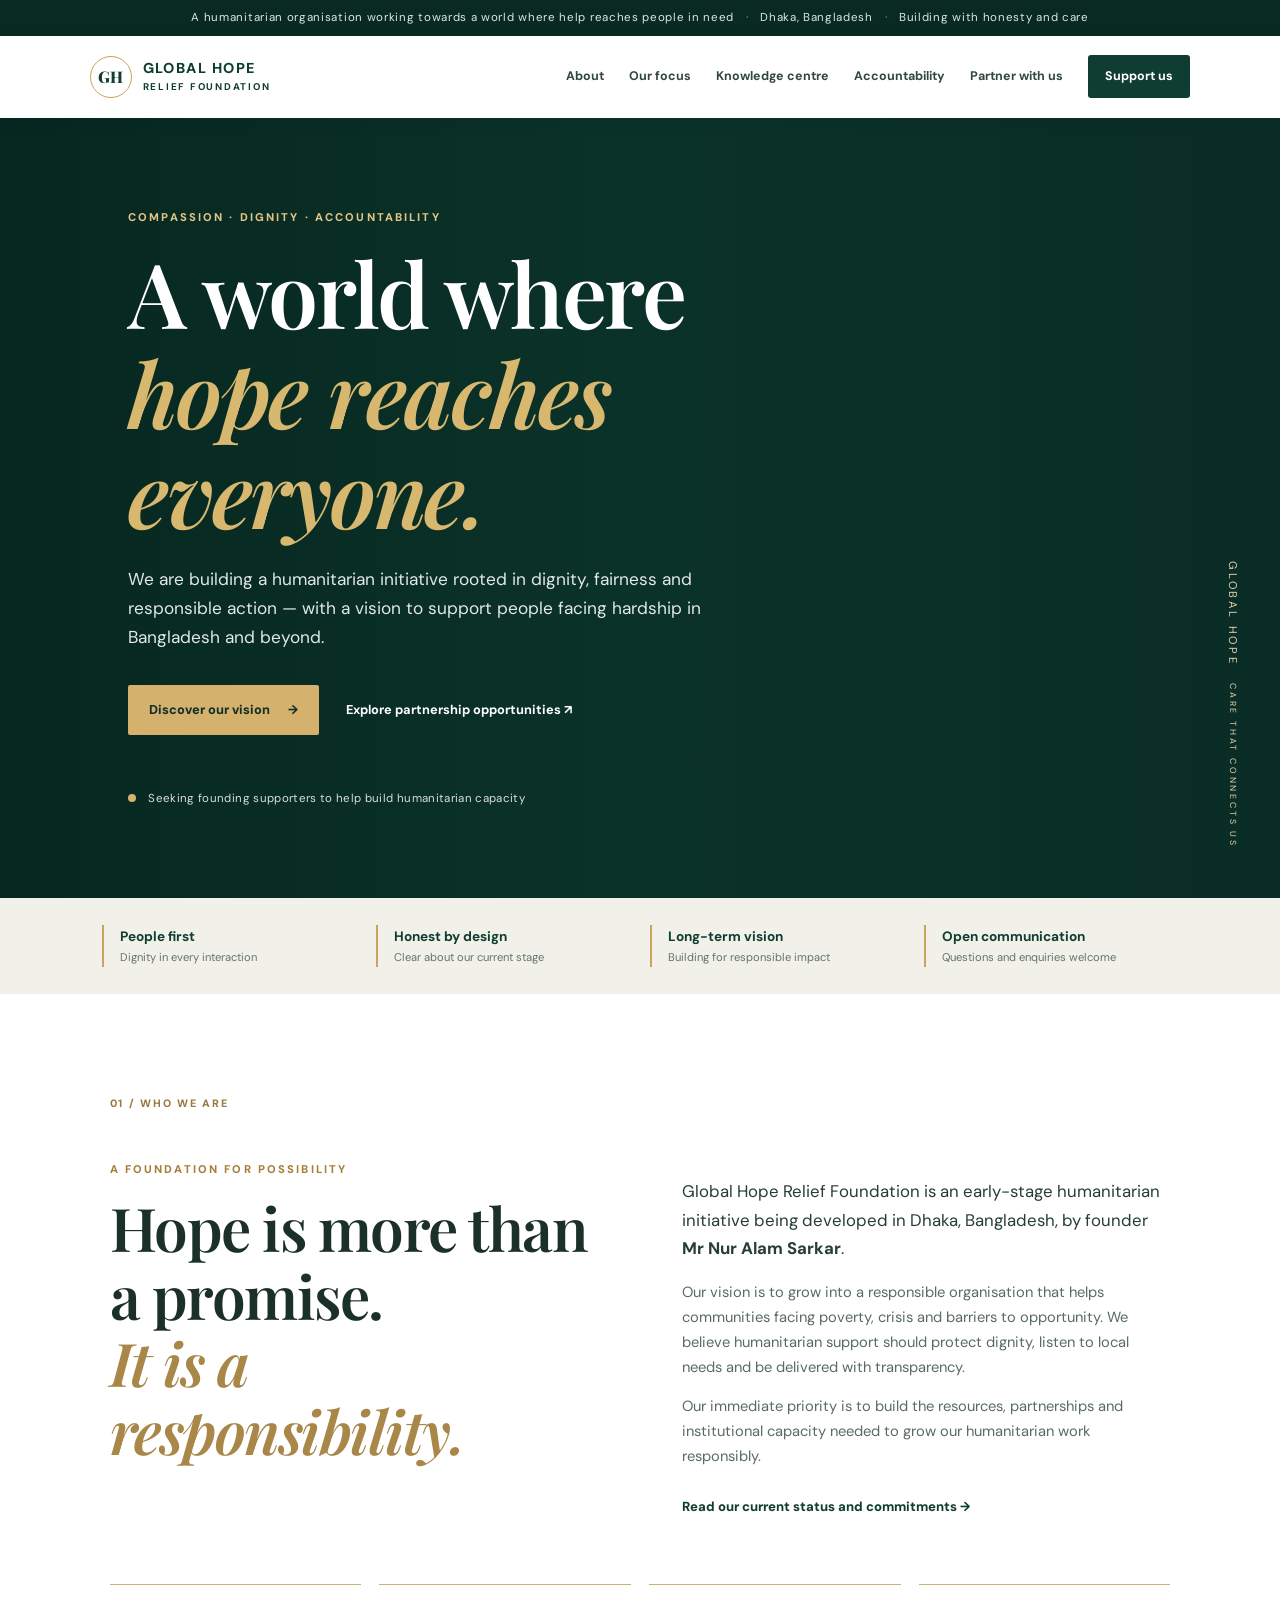
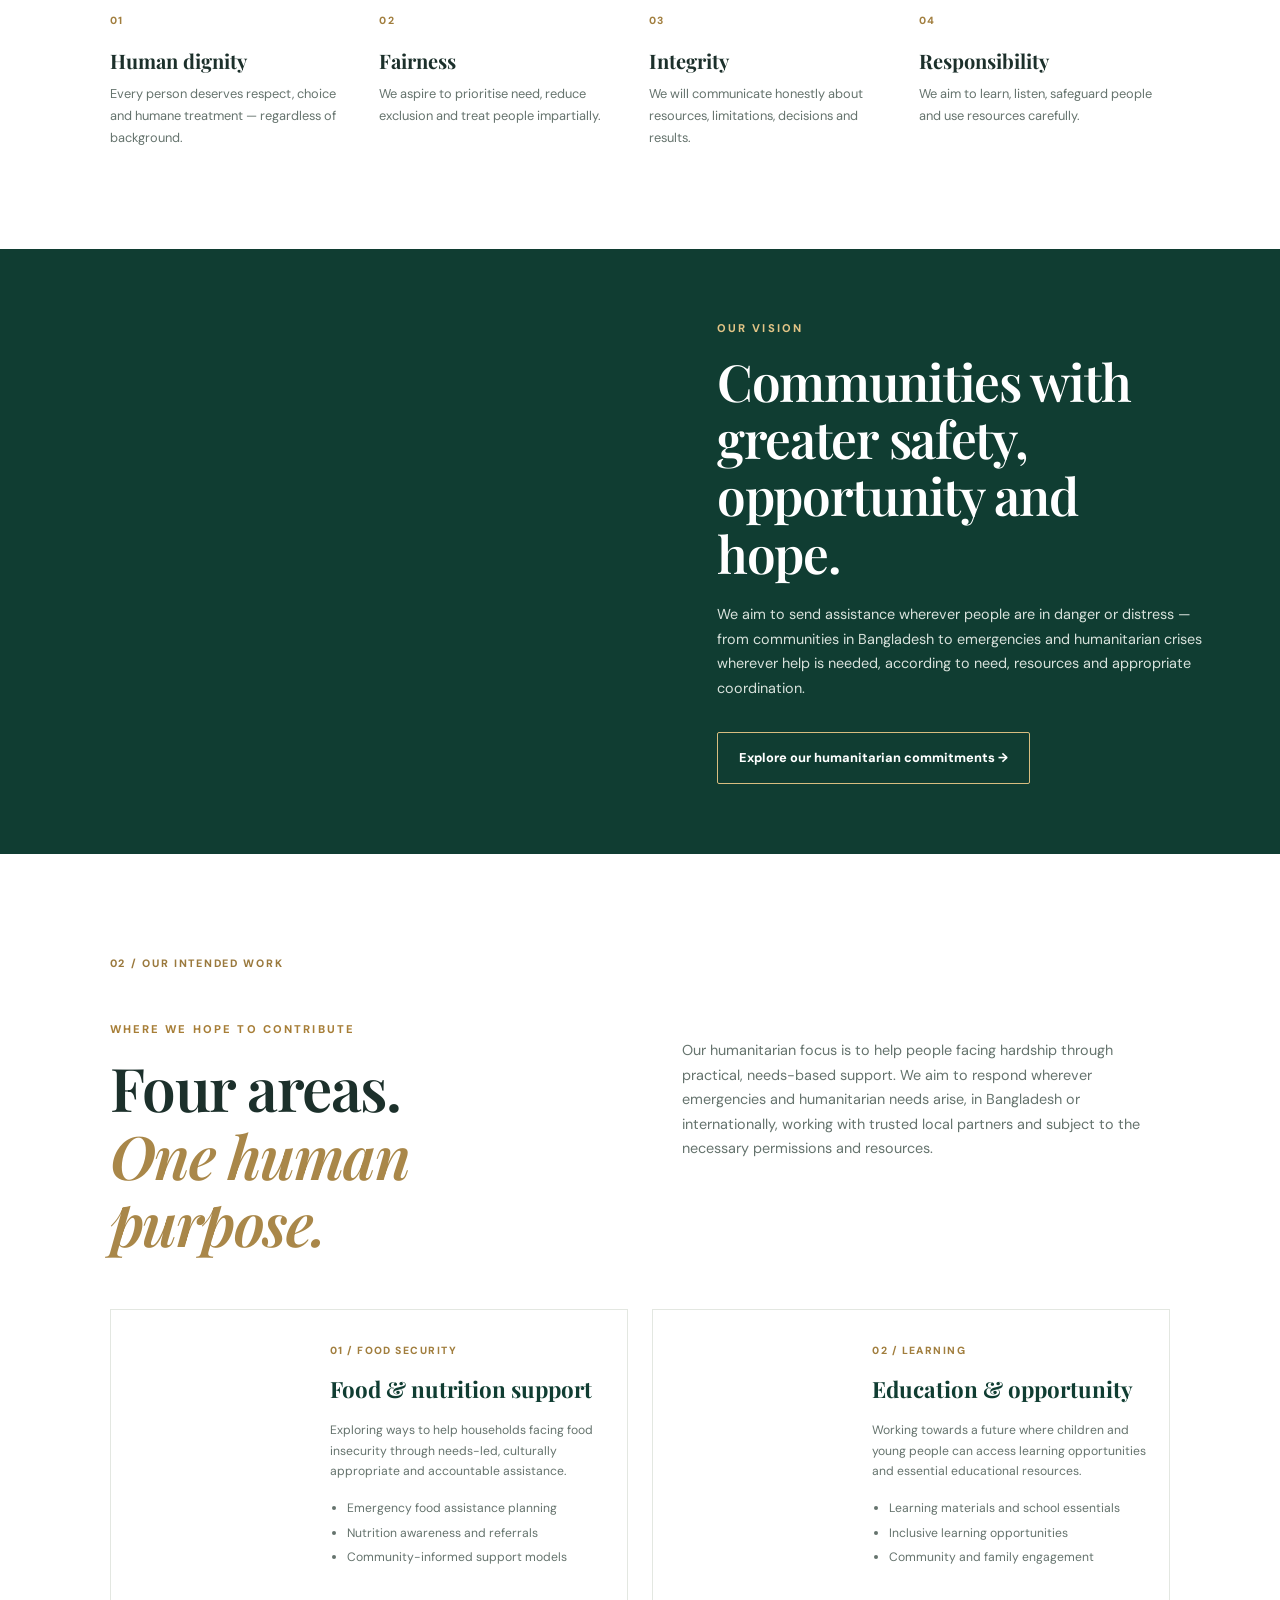
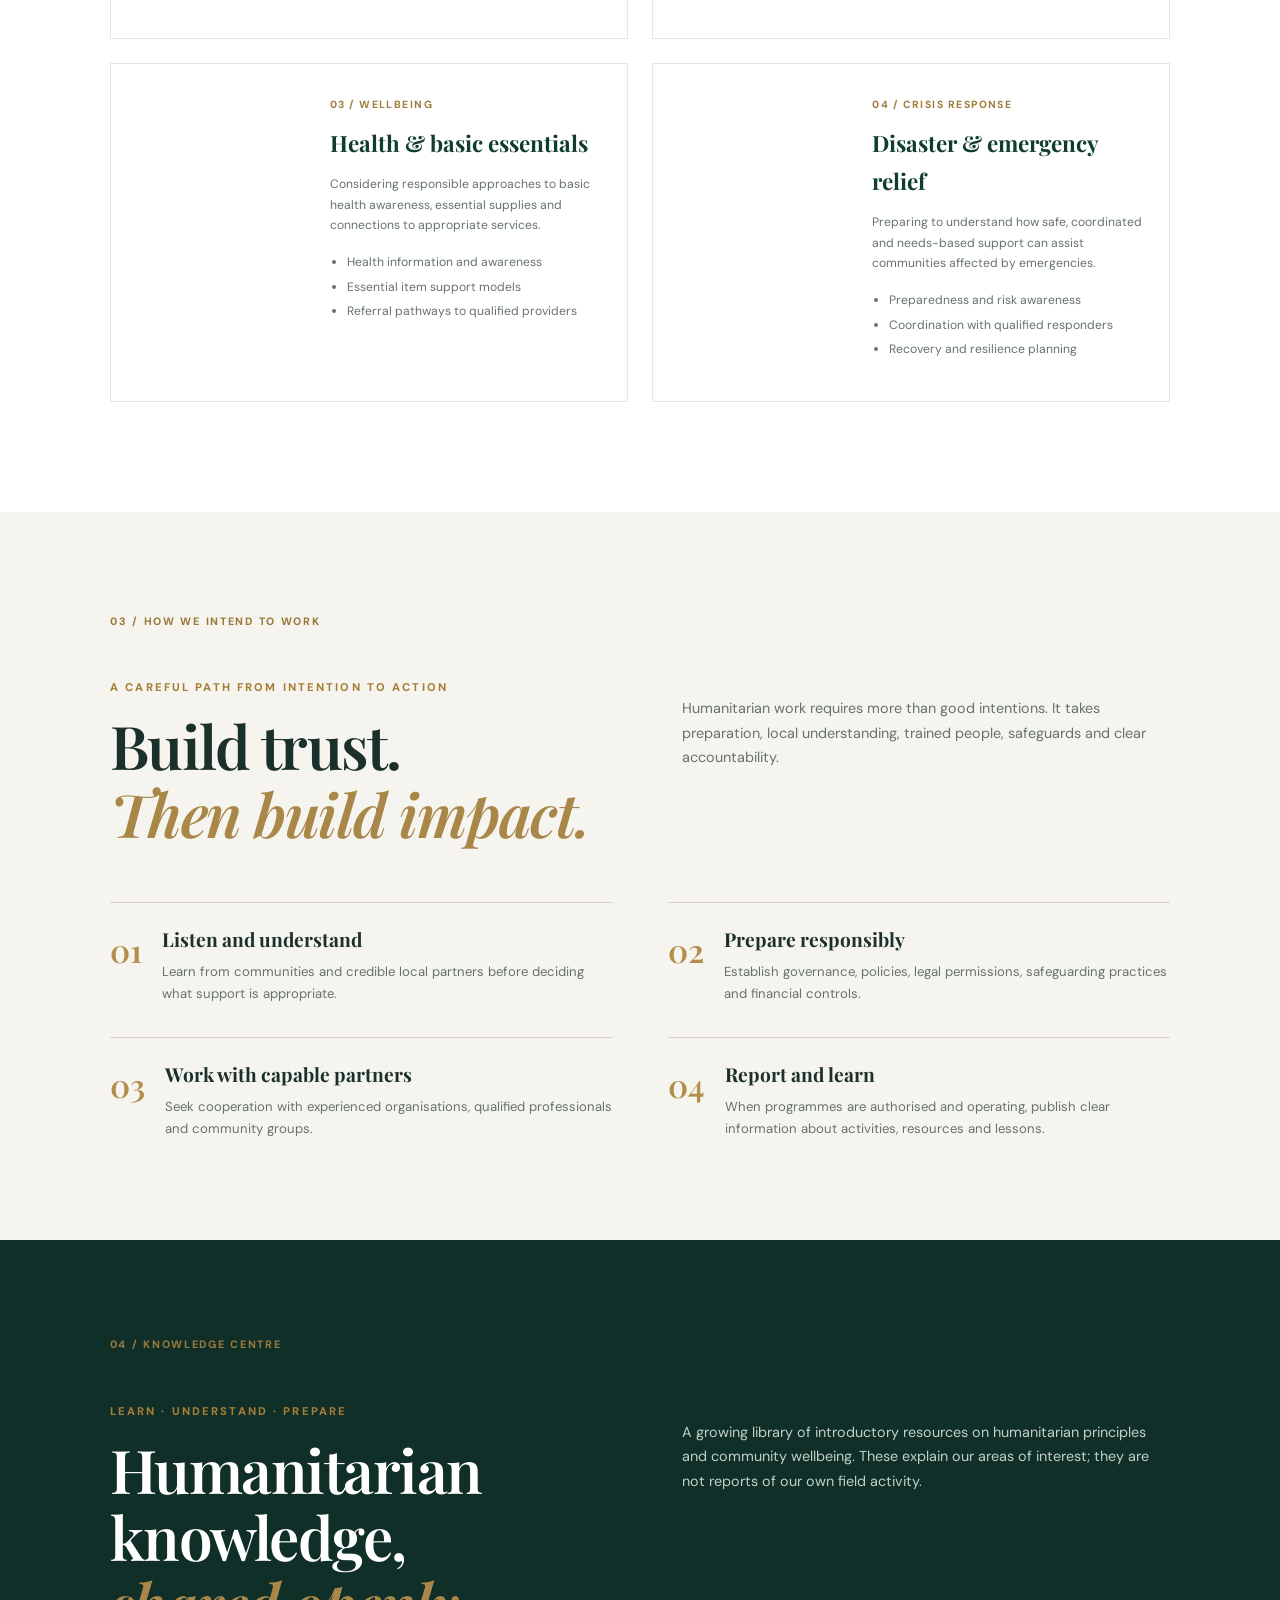
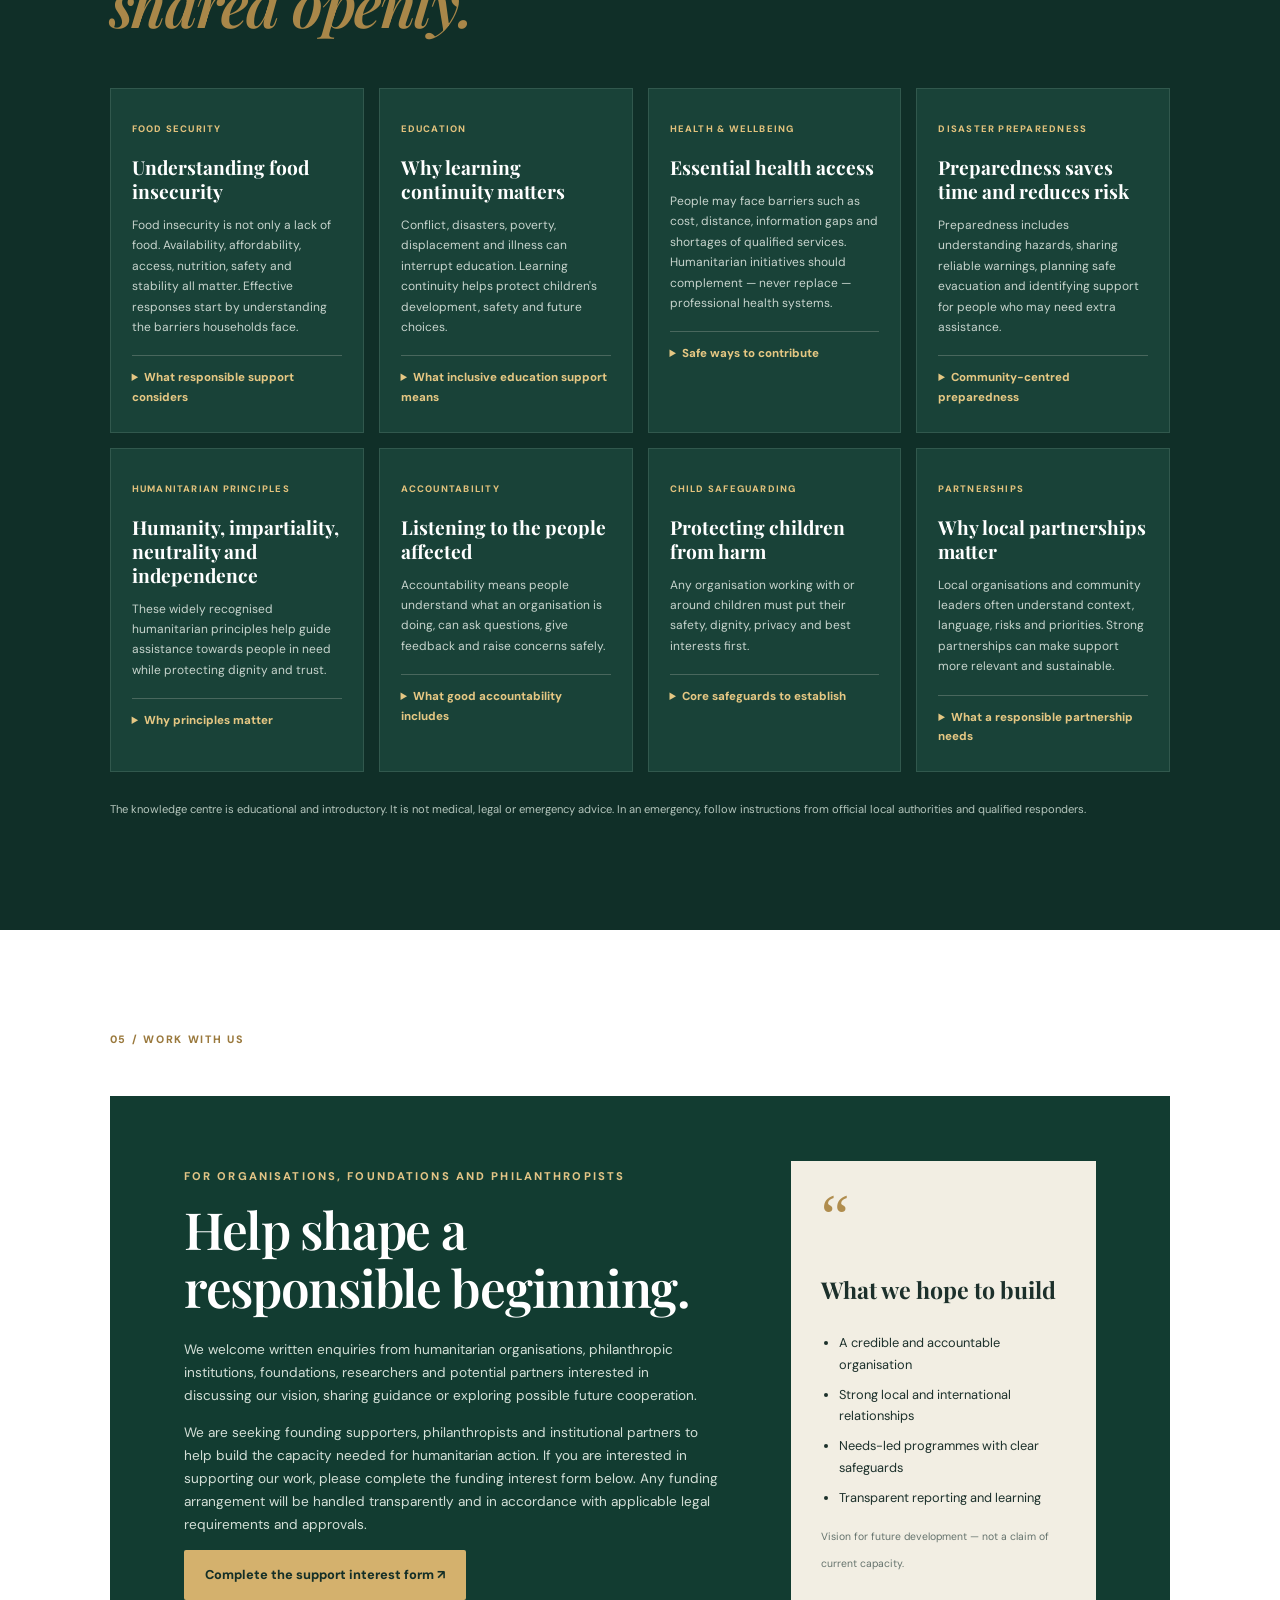
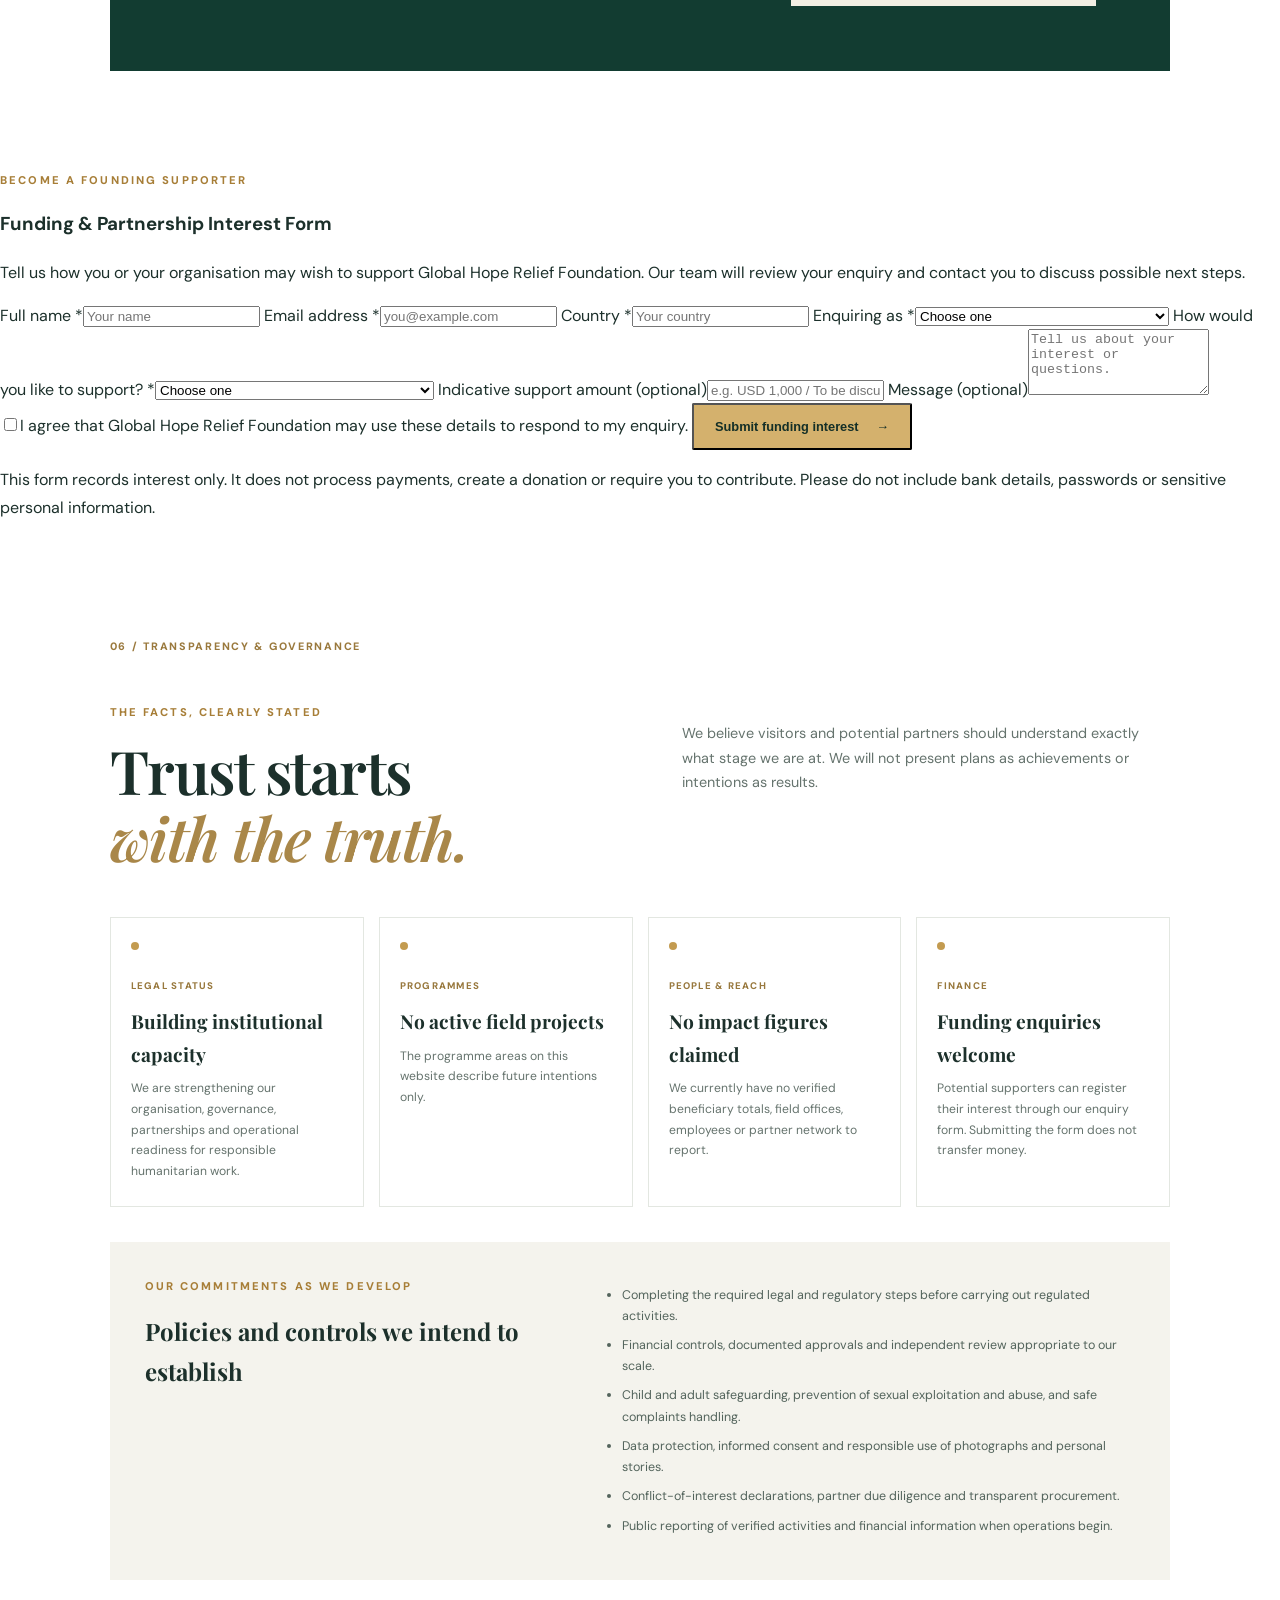
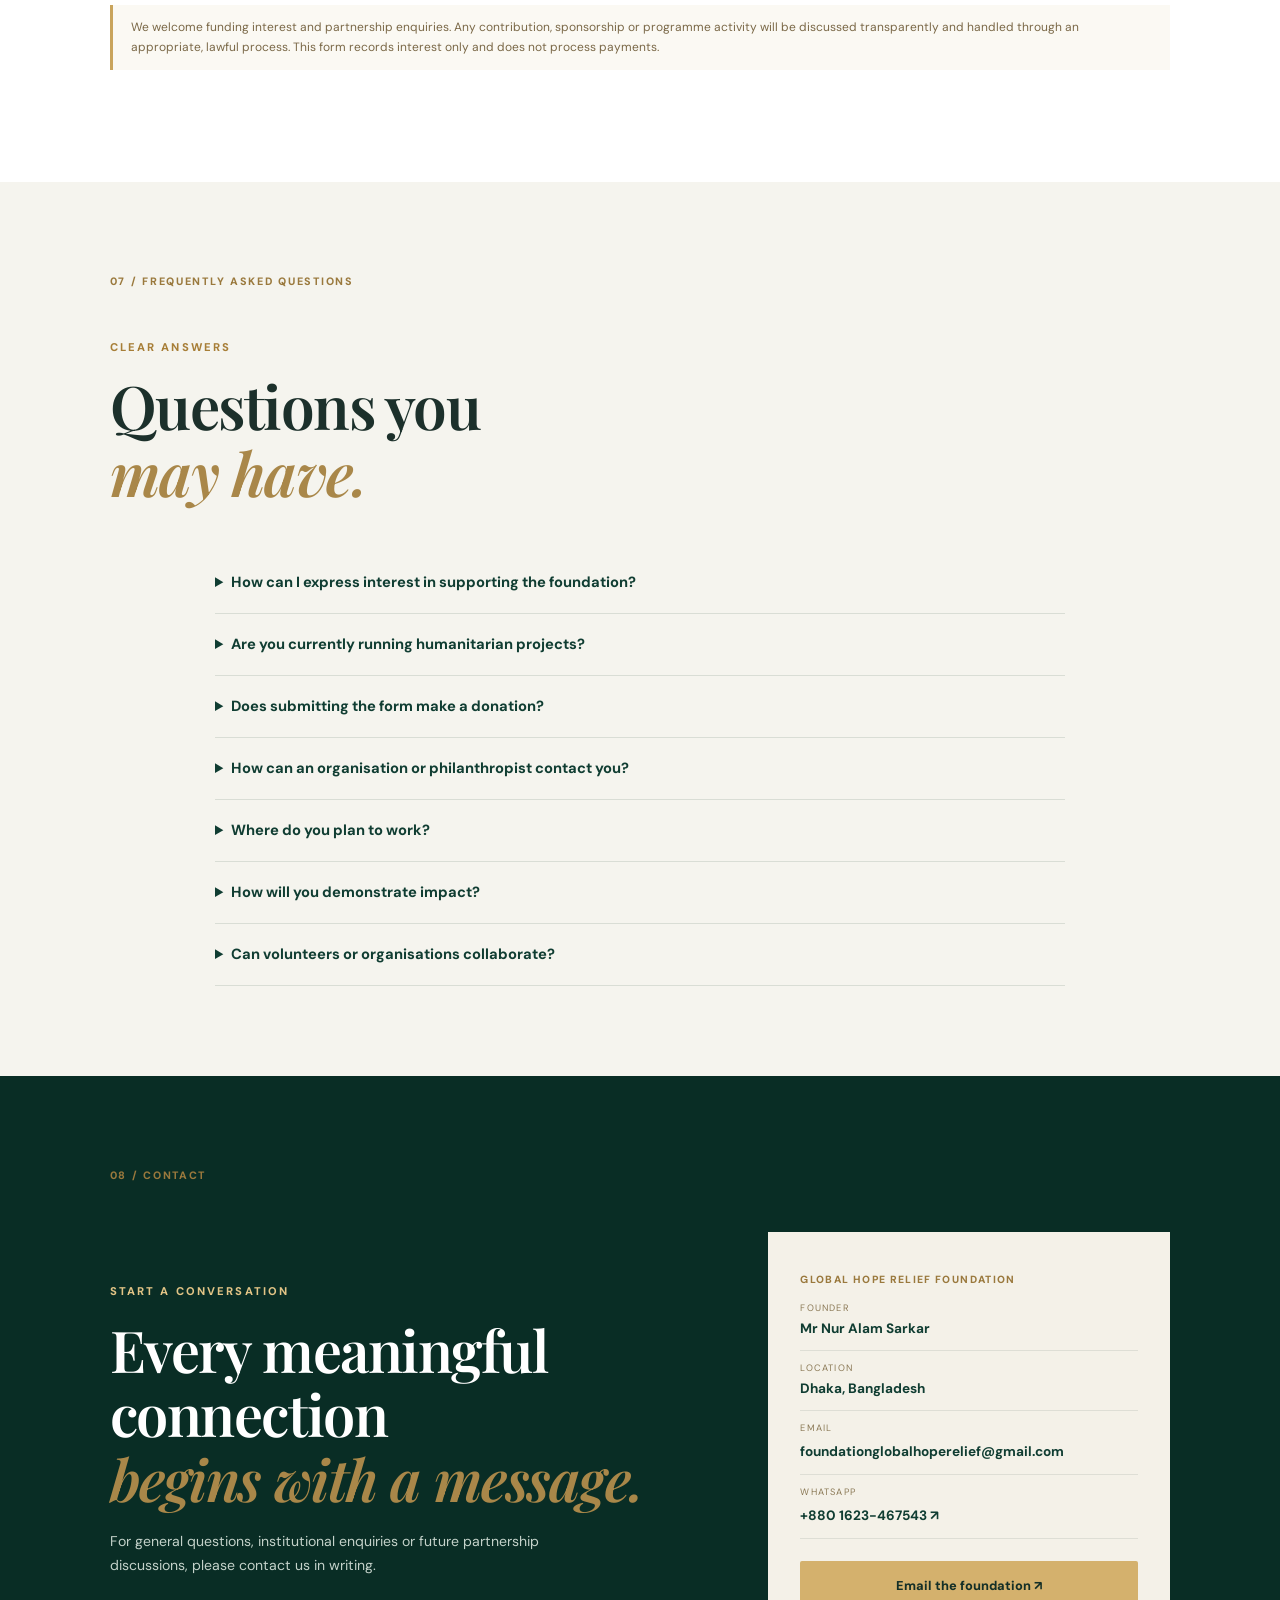
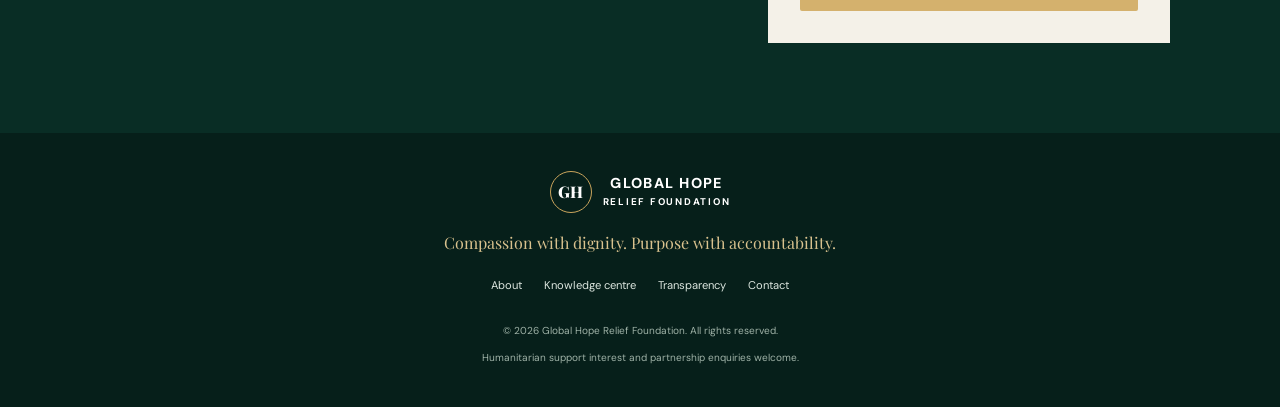
==== index.html @ 8fac8824 "Correct founder name and add donor interest form" ====
<!doctype html>
<html lang="en">
<head>
<meta charset="utf-8"><meta name="viewport" content="width=device-width,initial-scale=1">
<meta name="description" content="Global Hope Relief Foundation is a humanitarian initiative in formation in Dhaka, Bangladesh. Explore our mission, planned programmes, humanitarian knowledge centre, accountability commitments and partnership enquiries.">
<meta name="theme-color" content="#103d32">
<title>Global Hope Relief Foundation | Dignity, Hope & Humanitarian Action</title>
<link rel="preconnect" href="https://fonts.googleapis.com"><link rel="preconnect" href="https://fonts.gstatic.com" crossorigin>
<link href="https://fonts.googleapis.com/css2?family=DM+Sans:wght@400;500;600;700;800&family=Playfair+Display:wght@600;700&display=swap" rel="stylesheet">
<link rel="stylesheet" href="styles.css">
</head>
<body>
<div class="topline">A humanitarian organisation working towards a world where help reaches people in need <span>·</span> Dhaka, Bangladesh <span>·</span> Building with honesty and care</div>
<header class="site-header">
<a class="brand" href="#home"><span class="brand-mark">GH</span><span>GLOBAL HOPE<strong>RELIEF FOUNDATION</strong></span></a>
<button class="menu" id="menu" aria-label="Open navigation" aria-expanded="false">☰</button>
<nav id="nav"><a href="#about">About</a><a href="#programmes">Our focus</a><a href="#knowledge">Knowledge centre</a><a href="#accountability">Accountability</a><a href="#partnership">Partner with us</a><a class="nav-cta" href="#funding-form">Support us</a></nav>
</header>
<main id="home">
<section class="hero">
<div class="hero-image"></div><div class="hero-shade"></div>
<div class="hero-inner"><p class="kicker light">COMPASSION · DIGNITY · ACCOUNTABILITY</p>
<h1>A world where<br><em>hope reaches everyone.</em></h1>
<p class="hero-lead">We are building a humanitarian initiative rooted in dignity, fairness and responsible action — with a vision to support people facing hardship in Bangladesh and beyond.</p>
<div class="hero-actions"><a class="button gold" href="#about">Discover our vision <span>→</span></a><a class="text-link light-link" href="#partnership">Explore partnership opportunities ↗</a></div>
<div class="hero-note"><span class="pulse"></span> Seeking founding supporters to help build humanitarian capacity</div></div>
<div class="hero-side">GLOBAL HOPE <span>CARE THAT CONNECTS US</span></div>
</section>
<section class="trust-strip"><div><strong>People first</strong><span>Dignity in every interaction</span></div><div><strong>Honest by design</strong><span>Clear about our current stage</span></div><div><strong>Long-term vision</strong><span>Building for responsible impact</span></div><div><strong>Open communication</strong><span>Questions and enquiries welcome</span></div></section>

<section class="section about" id="about"><div class="section-label">01 / WHO WE ARE</div><div class="two-col"><div><p class="kicker">A foundation for possibility</p><h2>Hope is more than a promise.<br><em>It is a responsibility.</em></h2></div><div class="body-copy"><p class="lead">Global Hope Relief Foundation is an early-stage humanitarian initiative being developed in Dhaka, Bangladesh, by founder <strong>Mr Nur Alam Sarkar</strong>.</p><p>Our vision is to grow into a responsible organisation that helps communities facing poverty, crisis and barriers to opportunity. We believe humanitarian support should protect dignity, listen to local needs and be delivered with transparency.</p><p>Our immediate priority is to build the resources, partnerships and institutional capacity needed to grow our humanitarian work responsibly.</p><a class="inline-link" href="#accountability">Read our current status and commitments →</a></div></div>
<div class="values-grid"><article><span>01</span><h3>Human dignity</h3><p>Every person deserves respect, choice and humane treatment — regardless of background.</p></article><article><span>02</span><h3>Fairness</h3><p>We aspire to prioritise need, reduce exclusion and treat people impartially.</p></article><article><span>03</span><h3>Integrity</h3><p>We will communicate honestly about resources, limitations, decisions and results.</p></article><article><span>04</span><h3>Responsibility</h3><p>We aim to learn, listen, safeguard people and use resources carefully.</p></article></div></section>

<section class="vision-band"><div class="vision-photo"></div><div class="vision-content"><p class="kicker light">OUR VISION</p><h2>Communities with greater safety, opportunity and hope.</h2><p>We aim to send assistance wherever people are in danger or distress — from communities in Bangladesh to emergencies and humanitarian crises wherever help is needed, according to need, resources and appropriate coordination.</p><a class="button outline" href="#programmes">Explore our humanitarian commitments →</a></div></section>

<section class="section programmes" id="programmes"><div class="section-label">02 / OUR INTENDED WORK</div><div class="section-heading"><div><p class="kicker">Where we hope to contribute</p><h2>Four areas.<br><em>One human purpose.</em></h2></div><p class="section-intro">Our humanitarian focus is to help people facing hardship through practical, needs-based support. We aim to respond wherever emergencies and humanitarian needs arise, in Bangladesh or internationally, working with trusted local partners and subject to the necessary permissions and resources.</p></div>
<div class="programme-grid">
<article class="programme-card"><div class="programme-img food"></div><div class="programme-body"><span class="number">01 / FOOD SECURITY</span><h3>Food & nutrition support</h3><p>Exploring ways to help households facing food insecurity through needs-led, culturally appropriate and accountable assistance.</p><ul><li>Emergency food assistance planning</li><li>Nutrition awareness and referrals</li><li>Community-informed support models</li></ul></div></article>
<article class="programme-card"><div class="programme-img education"></div><div class="programme-body"><span class="number">02 / LEARNING</span><h3>Education & opportunity</h3><p>Working towards a future where children and young people can access learning opportunities and essential educational resources.</p><ul><li>Learning materials and school essentials</li><li>Inclusive learning opportunities</li><li>Community and family engagement</li></ul></div></article>
<article class="programme-card"><div class="programme-img health"></div><div class="programme-body"><span class="number">03 / WELLBEING</span><h3>Health & basic essentials</h3><p>Considering responsible approaches to basic health awareness, essential supplies and connections to appropriate services.</p><ul><li>Health information and awareness</li><li>Essential item support models</li><li>Referral pathways to qualified providers</li></ul></div></article>
<article class="programme-card"><div class="programme-img relief"></div><div class="programme-body"><span class="number">04 / CRISIS RESPONSE</span><h3>Disaster & emergency relief</h3><p>Preparing to understand how safe, coordinated and needs-based support can assist communities affected by emergencies.</p><ul><li>Preparedness and risk awareness</li><li>Coordination with qualified responders</li><li>Recovery and resilience planning</li></ul></div></article>
</div></section>

<section class="section approach"><div class="section-label">03 / HOW WE INTEND TO WORK</div><div class="section-heading"><div><p class="kicker">A careful path from intention to action</p><h2>Build trust.<br><em>Then build impact.</em></h2></div><p class="section-intro">Humanitarian work requires more than good intentions. It takes preparation, local understanding, trained people, safeguards and clear accountability.</p></div>
<div class="steps"><article><b>01</b><div><h3>Listen and understand</h3><p>Learn from communities and credible local partners before deciding what support is appropriate.</p></div></article><article><b>02</b><div><h3>Prepare responsibly</h3><p>Establish governance, policies, legal permissions, safeguarding practices and financial controls.</p></div></article><article><b>03</b><div><h3>Work with capable partners</h3><p>Seek cooperation with experienced organisations, qualified professionals and community groups.</p></div></article><article><b>04</b><div><h3>Report and learn</h3><p>When programmes are authorised and operating, publish clear information about activities, resources and lessons.</p></div></article></div></section>

<section class="knowledge" id="knowledge"><div class="section"><div class="section-label">04 / KNOWLEDGE CENTRE</div><div class="section-heading"><div><p class="kicker">Learn · Understand · Prepare</p><h2>Humanitarian knowledge,<br><em>shared openly.</em></h2></div><p class="section-intro">A growing library of introductory resources on humanitarian principles and community wellbeing. These explain our areas of interest; they are not reports of our own field activity.</p></div>
<div class="knowledge-grid">
<article><span class="article-tag">FOOD SECURITY</span><h3>Understanding food insecurity</h3><p>Food insecurity is not only a lack of food. Availability, affordability, access, nutrition, safety and stability all matter. Effective responses start by understanding the barriers households face.</p><details><summary>What responsible support considers</summary><p>Needs assessments, local food preferences, safe storage, market conditions, inclusion of people with disabilities, and coordination with existing providers all help reduce harm and duplication.</p></details></article>
<article><span class="article-tag">EDUCATION</span><h3>Why learning continuity matters</h3><p>Conflict, disasters, poverty, displacement and illness can interrupt education. Learning continuity helps protect children's development, safety and future choices.</p><details><summary>What inclusive education support means</summary><p>It can include accessible materials, safe learning environments, attention to girls and marginalised learners, support for teachers and links to formal education services.</p></details></article>
<article><span class="article-tag">HEALTH & WELLBEING</span><h3>Essential health access</h3><p>People may face barriers such as cost, distance, information gaps and shortages of qualified services. Humanitarian initiatives should complement — never replace — professional health systems.</p><details><summary>Safe ways to contribute</summary><p>Health information should be accurate and accessible. Medical care must be delivered by appropriately qualified providers, with privacy and informed consent protected.</p></details></article>
<article><span class="article-tag">DISASTER PREPAREDNESS</span><h3>Preparedness saves time and reduces risk</h3><p>Preparedness includes understanding hazards, sharing reliable warnings, planning safe evacuation and identifying support for people who may need extra assistance.</p><details><summary>Community-centred preparedness</summary><p>Plans work better when they are locally informed, inclusive, practical, regularly reviewed and connected to official emergency services.</p></details></article>
<article><span class="article-tag">HUMANITARIAN PRINCIPLES</span><h3>Humanity, impartiality, neutrality and independence</h3><p>These widely recognised humanitarian principles help guide assistance towards people in need while protecting dignity and trust.</p><details><summary>Why principles matter</summary><p>Humanity means alleviating suffering. Impartiality means assistance based on need without discrimination. Neutrality avoids taking sides in hostilities. Independence protects humanitarian decision-making.</p></details></article>
<article><span class="article-tag">ACCOUNTABILITY</span><h3>Listening to the people affected</h3><p>Accountability means people understand what an organisation is doing, can ask questions, give feedback and raise concerns safely.</p><details><summary>What good accountability includes</summary><p>Clear information, accessible feedback channels, confidentiality, safe complaints handling, transparent decisions and action in response to concerns.</p></details></article>
<article><span class="article-tag">CHILD SAFEGUARDING</span><h3>Protecting children from harm</h3><p>Any organisation working with or around children must put their safety, dignity, privacy and best interests first.</p><details><summary>Core safeguards to establish</summary><p>Written safeguarding policies, appropriate screening and training, safe reporting channels, consent for images and stories, and a clear response process for concerns.</p></details></article>
<article><span class="article-tag">PARTNERSHIPS</span><h3>Why local partnerships matter</h3><p>Local organisations and community leaders often understand context, language, risks and priorities. Strong partnerships can make support more relevant and sustainable.</p><details><summary>What a responsible partnership needs</summary><p>Shared objectives, clear roles, due diligence, realistic budgets, safeguarding standards, transparent reporting and respect for local leadership.</p></details></article>
</div><p class="knowledge-note">The knowledge centre is educational and introductory. It is not medical, legal or emergency advice. In an emergency, follow instructions from official local authorities and qualified responders.</p></div></section>

<section class="section partnership" id="partnership"><div class="section-label">05 / WORK WITH US</div><div class="partnership-panel"><div><p class="kicker light">For organisations, foundations and philanthropists</p><h2>Help shape a responsible beginning.</h2><p>We welcome written enquiries from humanitarian organisations, philanthropic institutions, foundations, researchers and potential partners interested in discussing our vision, sharing guidance or exploring possible future cooperation.</p><p>We are seeking founding supporters, philanthropists and institutional partners to help build the capacity needed for humanitarian action. If you are interested in supporting our work, please complete the funding interest form below. Any funding arrangement will be handled transparently and in accordance with applicable legal requirements and approvals.</p><a class="button gold" href="#funding-form">Complete the support interest form ↗</a></div><div class="partner-aside"><span class="big-quote">“</span><h3>What we hope to build</h3><ul><li>A credible and accountable organisation</li><li>Strong local and international relationships</li><li>Needs-led programmes with clear safeguards</li><li>Transparent reporting and learning</li></ul><small>Vision for future development — not a claim of current capacity.</small></div></div></section>

<div class="funding-form-wrap" id="funding-form">
<div class="funding-form-intro"><p class="kicker">Become a founding supporter</p><h3>Funding &amp; Partnership Interest Form</h3><p>Tell us how you or your organisation may wish to support Global Hope Relief Foundation. Our team will review your enquiry and contact you to discuss possible next steps.</p></div>
<form class="funding-form" action="https://formsubmit.co/foundationglobalhoperelief@gmail.com" method="POST">
<input type="hidden" name="_subject" value="New Funding / Partnership Interest - Global Hope Relief Foundation"><input type="hidden" name="_template" value="table"><input type="hidden" name="_captcha" value="true"><input type="hidden" name="_next" value="https://globalhoperelief.github.io/global-hope-relief-foundation/?form=received#funding-form">
<div class="form-grid">
<label>Full name *<input name="Full name" type="text" autocomplete="name" required maxlength="120" placeholder="Your name"></label>
<label>Email address *<input name="Email" type="email" autocomplete="email" required maxlength="160" placeholder="you@example.com"></label>
<label>Country *<input name="Country" type="text" autocomplete="country-name" required maxlength="100" placeholder="Your country"></label>
<label>Enquiring as *<select name="Enquirer type" required><option value="">Choose one</option><option>Individual philanthropist</option><option>Private donor</option><option>Foundation / grant-making organisation</option><option>Company / CSR representative</option><option>Humanitarian organisation / NGO</option><option>Other</option></select></label>
<label>How would you like to support? *<select name="Support interest" required><option value="">Choose one</option><option>Financial contribution / sponsorship interest</option><option>Institutional or programme partnership</option><option>In-kind support / supplies</option><option>Professional or technical support</option><option>Discuss options first</option></select></label>
<label>Indicative support amount (optional)<input name="Indicative amount" type="text" maxlength="100" placeholder="e.g. USD 1,000 / To be discussed"></label>
<label class="full-field">Message (optional)<textarea name="Message" rows="4" maxlength="2000" placeholder="Tell us about your interest or questions."></textarea></label>
</div>
<label class="consent"><input type="checkbox" name="Consent" value="I agree to be contacted about this enquiry." required><span>I agree that Global Hope Relief Foundation may use these details to respond to my enquiry.</span></label>
<button class="button gold form-submit" type="submit">Submit funding interest <span>→</span></button>
<p class="form-disclaimer">This form records interest only. It does not process payments, create a donation or require you to contribute. Please do not include bank details, passwords or sensitive personal information.</p>
</form></div>
<section class="section accountability" id="accountability"><div class="section-label">06 / TRANSPARENCY & GOVERNANCE</div><div class="section-heading"><div><p class="kicker">The facts, clearly stated</p><h2>Trust starts<br><em>with the truth.</em></h2></div><p class="section-intro">We believe visitors and potential partners should understand exactly what stage we are at. We will not present plans as achievements or intentions as results.</p></div>
<div class="status-grid"><article><span class="status-dot amber"></span><small>LEGAL STATUS</small><h3>Building institutional capacity</h3><p>We are strengthening our organisation, governance, partnerships and operational readiness for responsible humanitarian work.</p></article><article><span class="status-dot amber"></span><small>PROGRAMMES</small><h3>No active field projects</h3><p>The programme areas on this website describe future intentions only.</p></article><article><span class="status-dot amber"></span><small>PEOPLE & REACH</small><h3>No impact figures claimed</h3><p>We currently have no verified beneficiary totals, field offices, employees or partner network to report.</p></article><article><span class="status-dot amber"></span><small>FINANCE</small><h3>Funding enquiries welcome</h3><p>Potential supporters can register their interest through our enquiry form. Submitting the form does not transfer money.</p></article></div>
<div class="policy-box"><div><p class="kicker">Our commitments as we develop</p><h3>Policies and controls we intend to establish</h3></div><ul><li>Completing the required legal and regulatory steps before carrying out regulated activities.</li><li>Financial controls, documented approvals and independent review appropriate to our scale.</li><li>Child and adult safeguarding, prevention of sexual exploitation and abuse, and safe complaints handling.</li><li>Data protection, informed consent and responsible use of photographs and personal stories.</li><li>Conflict-of-interest declarations, partner due diligence and transparent procurement.</li><li>Public reporting of verified activities and financial information when operations begin.</li></ul></div>
<p class="legal-note">We welcome funding interest and partnership enquiries. Any contribution, sponsorship or programme activity will be discussed transparently and handled through an appropriate, lawful process. This form records interest only and does not process payments.</p></section>

<section class="faq-section"><div class="section"><div class="section-label">07 / FREQUENTLY ASKED QUESTIONS</div><div class="section-heading"><div><p class="kicker">Clear answers</p><h2>Questions you<br><em>may have.</em></h2></div></div>
<div class="faq-list">
<details><summary>How can I express interest in supporting the foundation?</summary><p>Complete the Funding & Partnership Interest Form. Our team can then review your enquiry and contact you to discuss possible next steps.</p></details>
<details><summary>Are you currently running humanitarian projects?</summary><p>No. The areas described on this website are proposed future programme directions. We do not currently operate field projects or provide direct assistance.</p></details>
<details><summary>Does submitting the form make a donation?</summary><p>No. The form only records your interest and contact details. It does not collect money or commit you to making a contribution. Any proposed support will be discussed directly and handled through an appropriate process.</p></details>
<details><summary>How can an organisation or philanthropist contact you?</summary><p>Please use the partnership enquiry email. We welcome written questions about our vision, current status and the steps required to develop the initiative responsibly. An enquiry is not a request to transfer funds.</p></details>
<details><summary>Where do you plan to work?</summary><p>We are based in Dhaka, Bangladesh, and our vision is to support people wherever serious humanitarian need arises, in Bangladesh or internationally, subject to resources, coordination and applicable requirements.</p></details>
<details><summary>How will you demonstrate impact?</summary><p>When authorised programmes begin, we intend to publish verified activity updates, explain how resources are used and report results honestly. We do not currently claim beneficiary numbers or programme outcomes.</p></details>
<details><summary>Can volunteers or organisations collaborate?</summary><p>Written expressions of interest are welcome. Any future engagement will depend on organisational readiness, appropriate checks, clear roles and applicable approvals.</p></details>
</div></div></section>

<section class="contact-section" id="contact"><div class="section"><div class="section-label">08 / CONTACT</div><div class="contact-grid"><div><p class="kicker light">Start a conversation</p><h2>Every meaningful connection<br><em>begins with a message.</em></h2><p>For general questions, institutional enquiries or future partnership discussions, please contact us in writing.</p></div><div class="contact-card"><span>GLOBAL HOPE RELIEF FOUNDATION</span><p><small>FOUNDER</small><strong>Mr Nur Alam Sarkar</strong></p><p><small>LOCATION</small><strong>Dhaka, Bangladesh</strong></p><p><small>EMAIL</small><a href="mailto:foundationglobalhoperelief@gmail.com">foundationglobalhoperelief@gmail.com</a></p><p><small>WHATSAPP</small><a href="https://wa.me/8801623467543" target="_blank" rel="noopener">+880 1623-467543 ↗</a></p><a class="button gold full" href="mailto:foundationglobalhoperelief@gmail.com">Email the foundation ↗</a></div></div></div></section>
</main>
<footer><a class="brand footer-brand" href="#home"><span class="brand-mark">GH</span><span>GLOBAL HOPE<strong>RELIEF FOUNDATION</strong></span></a><p>Compassion with dignity. Purpose with accountability.</p><div class="footer-links"><a href="#about">About</a><a href="#knowledge">Knowledge centre</a><a href="#accountability">Transparency</a><a href="#contact">Contact</a></div><small>© <span id="year"></span> Global Hope Relief Foundation. All rights reserved. <br>Humanitarian support interest and partnership enquiries welcome.</small></footer>
<script src="script.js"></script>
</body></html>
---- styles.css ----
:root{--green:#103d32;--deep:#092b25;--gold:#c9a45c;--cream:#f6f4ee;--ink:#1c302b;--muted:#65736d;--line:#e3e7e1}*{box-sizing:border-box}html{scroll-behavior:smooth;scroll-padding-top:90px}body{margin:0;color:var(--ink);font-family:'DM Sans',Arial,sans-serif;line-height:1.7}a{color:inherit}.topline{background:#082a23;color:#dce7df;text-align:center;padding:8px 16px;font-size:.72rem;letter-spacing:.06em}.topline span{color:var(--gold);padding:0 8px}.site-header{height:82px;padding:0 7%;display:flex;align-items:center;justify-content:space-between;background:#fff;position:sticky;top:0;z-index:20;box-shadow:0 3px 18px #102a2410}.brand{display:flex;gap:11px;align-items:center;text-decoration:none;color:var(--green);font-weight:800;letter-spacing:.1em;font-size:.9rem;line-height:1.25}.brand strong{display:block;font-size:.61rem;letter-spacing:.18em;margin-top:4px}.brand-mark{width:42px;height:42px;border:1px solid var(--gold);border-radius:50%;display:grid;place-items:center;font-family:'Playfair Display',serif;font-size:1rem;letter-spacing:0}nav{display:flex;align-items:center;gap:25px}nav a{text-decoration:none;font-size:.78rem;font-weight:700;color:#31483f}nav a:hover,.inline-link:hover{color:#a47b31}.nav-cta{background:var(--green);color:white;padding:11px 17px;border-radius:3px}.menu{display:none;border:0;background:none;font-size:1.6rem;color:var(--green)}.hero{min-height:650px;position:relative;display:flex;align-items:center;overflow:hidden;background:var(--deep);color:#fff}.hero-image{position:absolute;inset:0;background:url('https://images.unsplash.com/photo-1488521787991-ed7bbaae773c?auto=format&fit=crop&w=2000&q=85') center 42%/cover;opacity:.48}.hero-shade{position:absolute;inset:0;background:linear-gradient(90deg,#06271ff2 0%,#0b3329d9 48%,#0b332944 100%)}.hero-inner{position:relative;z-index:1;padding:90px 10%;max-width:900px}.kicker{color:#a77e37;font-size:.7rem;font-weight:800;letter-spacing:.19em;text-transform:uppercase;margin:0 0 15px}.kicker.light{color:#e2c486}.hero h1,.section h2,.section-heading h2,.vision-content h2,.partnership-panel h2,.contact-grid h2{font-family:'Playfair Display',Georgia,serif;font-weight:600;line-height:1.12;letter-spacing:-.025em}.hero h1{font-size:clamp(3.3rem,7vw,6.4rem);margin:0 0 22px}.hero h1 em,.section h2 em,.section-heading h2 em,.contact-grid h2 em{color:#d8b76f;font-weight:600}.hero-lead{font-size:1.08rem;max-width:620px;color:#e1e9e3}.hero-actions{display:flex;align-items:center;gap:27px;flex-wrap:wrap;margin-top:32px}.button{display:inline-flex;align-items:center;gap:18px;padding:14px 21px;text-decoration:none;font-size:.8rem;font-weight:800;border-radius:2px;transition:.2s}.button.gold{background:#d4b16d;color:#142f27}.button.gold:hover{background:#e6c984;transform:translateY(-2px)}.text-link{font-size:.8rem;font-weight:700;text-decoration:none}.light-link{color:#fff}.hero-note{margin-top:54px;color:#d7e0d9;font-size:.72rem;letter-spacing:.03em}.pulse{display:inline-block;width:8px;height:8px;background:#d5b36d;border-radius:50%;margin-right:9px}.hero-side{position:absolute;right:3%;bottom:50px;writing-mode:vertical-rl;letter-spacing:.25em;font-size:.7rem;color:#e3d2a9}.hero-side span{font-size:.55rem;margin-top:12px}.trust-strip{display:grid;grid-template-columns:repeat(4,1fr);padding:27px 8%;background:#f1f1e9;gap:20px}.trust-strip div{border-left:2px solid var(--gold);padding-left:16px}.trust-strip strong,.trust-strip span{display:block}.trust-strip strong{font-size:.85rem;color:var(--green)}.trust-strip span{font-size:.7rem;color:var(--muted)}.section{max-width:1240px;margin:auto;padding:100px 7%}.section-label{font-size:.67rem;font-weight:800;letter-spacing:.16em;color:#9a793d;margin-bottom:48px}.two-col,.section-heading{display:grid;grid-template-columns:1fr 1fr;gap:8%;align-items:start}.section h2,.section-heading h2{font-size:clamp(2.5rem,4.7vw,4.2rem);margin:0}.section h2 em,.section-heading h2 em{color:#a98749}.body-copy{color:#596b63;font-size:.92rem}.body-copy .lead{font-size:1.05rem;color:#263e34}.inline-link{display:inline-block;margin-top:12px;color:var(--green);font-weight:800;font-size:.82rem;text-decoration:none}.values-grid{display:grid;grid-template-columns:repeat(4,1fr);gap:18px;margin-top:65px}.values-grid article{border-top:1px solid #c7b17e;padding:20px 12px 0 0}.values-grid article span,.number{font-size:.65rem;letter-spacing:.14em;color:#a17e3e;font-weight:800}.values-grid h3{font-family:'Playfair Display',serif;font-size:1.25rem;margin:12px 0 5px}.values-grid p{font-size:.8rem;color:var(--muted);margin:0}.vision-band{background:var(--green);color:white;display:grid;grid-template-columns:1fr 1fr;min-height:450px}.vision-photo{background:url('https://images.unsplash.com/photo-1469571486292-0ba58a3f068b?auto=format&fit=crop&w=1200&q=85') center/cover;min-height:380px}.vision-content{padding:70px 12%;align-self:center}.vision-content h2{font-size:clamp(2.2rem,4vw,3.5rem);margin:0 0 20px}.vision-content p:not(.kicker){color:#d8e2dc;font-size:.9rem}.button.outline{border:1px solid #d8bd80;color:#fff;margin-top:18px}.programmes{padding-bottom:110px}.section-intro{color:var(--muted);max-width:490px;font-size:.9rem;margin-top:18px}.programme-grid{display:grid;grid-template-columns:repeat(2,1fr);gap:24px;margin-top:52px}.programme-card{display:grid;grid-template-columns:38% 1fr;border:1px solid var(--line);background:white;min-height:330px}.programme-img{background-size:cover;background-position:center;min-height:100%}.programme-img.food{background-image:url('https://images.unsplash.com/photo-1547592180-85f173990554?auto=format&fit=crop&w=800&q=80')}.programme-img.education{background-image:url('https://images.unsplash.com/photo-1503676260728-1c00da094a0b?auto=format&fit=crop&w=800&q=80')}.programme-img.health{background-image:url('https://images.unsplash.com/photo-1576091160399-112ba8d25d1d?auto=format&fit=crop&w=800&q=80')}.programme-img.relief{background-image:url('https://images.unsplash.com/photo-1547683905-f686c993aae5?auto=format&fit=crop&w=800&q=80')}.programme-body{padding:25px 23px}.programme-body h3{font-family:'Playfair Display',serif;font-size:1.4rem;color:var(--green);margin:8px 0}.programme-body p,.programme-body li{font-size:.76rem;color:var(--muted)}.programme-body ul{padding-left:17px}.programme-body li{margin:4px 0}.status{display:inline-block;background:#f5f0e5;color:#82642f;padding:5px 8px;font-size:.62rem;font-weight:800;margin-top:8px}.approach{background:var(--cream);max-width:none;padding-left:max(7%,calc((100% - 1060px)/2));padding-right:max(7%,calc((100% - 1060px)/2))}.steps{display:grid;grid-template-columns:1fr 1fr;gap:32px 55px;margin-top:55px}.steps article{display:flex;gap:20px;border-top:1px solid #d9d4c7;padding-top:20px}.steps b{font-family:'Playfair Display',serif;font-size:2rem;color:#b28e4d;font-weight:600}.steps h3{margin:0 0 5px;font-family:'Playfair Display',serif;font-size:1.2rem}.steps p{margin:0;color:var(--muted);font-size:.82rem}.knowledge{background:#102f28;color:#fff}.knowledge .section{padding-top:95px;padding-bottom:100px}.knowledge .section-heading h2{color:#fff}.knowledge .section-intro{color:#c1d0c7}.knowledge-grid{display:grid;grid-template-columns:repeat(4,1fr);gap:15px;margin-top:50px}.knowledge-grid article{padding:24px 21px;background:#194238;border:1px solid #31584d;min-height:280px}.article-tag{font-size:.59rem;letter-spacing:.13em;color:#e1c17c;font-weight:800}.knowledge-grid h3{font-family:'Playfair Display',serif;font-size:1.2rem;line-height:1.25;margin:15px 0 10px}.knowledge-grid p{font-size:.75rem;color:#c7d4cd}.knowledge-grid details{border-top:1px solid #49675d;margin-top:18px;padding-top:12px}.knowledge-grid summary{font-size:.72rem;font-weight:800;color:#e5c783;cursor:pointer}.knowledge-grid details p{margin-bottom:0}.knowledge-note{font-size:.7rem;color:#b4c5bc;margin-top:28px}.partnership-panel{background:#123c31;color:#fff;padding:65px 7%;display:grid;grid-template-columns:1.4fr .8fr;gap:8%;align-items:center}.partnership-panel h2{font-size:clamp(2.4rem,4vw,4rem);margin:0 0 22px}.partnership-panel p:not(.kicker){color:#d3dfd7;font-size:.85rem}.partner-aside{background:#f2eee3;color:var(--ink);padding:30px}.big-quote{font-family:Georgia,serif;font-size:4rem;color:#b08d4e;line-height:.8}.partner-aside h3{font-family:'Playfair Display',serif;font-size:1.45rem}.partner-aside ul{padding-left:18px;font-size:.8rem}.partner-aside li{margin:8px 0}.partner-aside small{font-size:.65rem;color:var(--muted)}.accountability .section-heading{margin-bottom:45px}.status-grid{display:grid;grid-template-columns:repeat(4,1fr);gap:15px}.status-grid article{padding:24px 20px;border:1px solid var(--line)}.status-dot{width:8px;height:8px;border-radius:50%;display:block;margin-bottom:20px}.status-dot.amber{background:#c39b50}.status-grid small{font-size:.6rem;letter-spacing:.13em;color:#98783d;font-weight:800}.status-grid h3{font-family:'Playfair Display',serif;font-size:1.2rem;margin:8px 0}.status-grid p{font-size:.76rem;color:var(--muted);margin:0}.policy-box{display:grid;grid-template-columns:1fr 1.4fr;gap:8%;background:#f4f3ed;padding:35px;margin-top:35px}.policy-box h3{font-family:'Playfair Display',serif;font-size:1.5rem;margin:0}.policy-box ul{margin:0;padding-left:18px;color:#53645c;font-size:.78rem}.policy-box li{margin:8px 0}.legal-note{font-size:.75rem;color:#7a6847;border-left:3px solid var(--gold);padding:12px 18px;margin-top:25px;background:#fbf9f3}.faq-section{background:#f5f4ee}.faq-section .section{padding-top:90px;padding-bottom:90px}.faq-list{max-width:850px;margin:45px auto 0}.faq-list details{border-bottom:1px solid #d9ddd5;padding:18px 0}.faq-list summary{cursor:pointer;font-weight:700;color:var(--green);font-size:.92rem}.faq-list p{font-size:.82rem;color:var(--muted);max-width:760px}.contact-section{background:#092d25;color:#fff}.contact-section .section{padding-top:90px;padding-bottom:90px}.contact-grid{display:grid;grid-template-columns:1.1fr .8fr;gap:10%;align-items:center}.contact-grid h2{font-size:clamp(2.5rem,4.5vw,4rem);margin:0 0 20px}.contact-grid>div:first-child>p:not(.kicker){color:#c4d2ca;max-width:470px;font-size:.88rem}.contact-card{background:#f4f1e8;color:var(--ink);padding:32px}.contact-card>span{font-size:.65rem;letter-spacing:.13em;color:#9a793d;font-weight:800}.contact-card p{border-bottom:1px solid #deded5;padding:10px 0;margin:0}.contact-card small,.contact-card strong{display:block}.contact-card small{font-size:.58rem;letter-spacing:.13em;color:#8b7956}.contact-card strong,.contact-card a:not(.button){font-size:.85rem;text-decoration:none;color:var(--green);font-weight:700}.button.full{display:flex;justify-content:center;margin-top:22px}footer{background:#061f1a;color:#dce6df;text-align:center;padding:38px 20px}footer .brand{color:white;justify-content:center}.footer-brand{margin:0 auto 15px;width:max-content}footer>p{font-family:'Playfair Display',serif;color:#d9c28e}.footer-links{display:flex;justify-content:center;gap:22px;margin:20px 0}.footer-links a{font-size:.7rem;color:#dce6df;text-decoration:none}footer>small{font-size:.63rem;color:#9fb2a7;line-height:1.8}@media(max-width:1050px){nav{gap:14px}nav a{font-size:.7rem}.knowledge-grid{grid-template-columns:repeat(2,1fr)}.status-grid{grid-template-columns:repeat(2,1fr)}.programme-card{grid-template-columns:1fr}.programme-img{min-height:180px}}@media(max-width:760px){.site-header{height:auto;min-height:72px;padding:12px 6%;flex-wrap:wrap}.menu{display:block}nav{display:none;width:100%;flex-direction:column;align-items:stretch;gap:0;padding:10px 0}nav.open{display:flex}nav a{padding:11px 4px;font-size:.82rem}.nav-cta{margin-top:6px;text-align:center}.hero{min-height:600px}.hero-inner{padding:75px 7%}.hero-side{display:none}.trust-strip{grid-template-columns:1fr 1fr;padding:25px 7%}.section{padding:70px 7%}.two-col,.section-heading,.vision-band,.partnership-panel,.policy-box,.contact-grid{grid-template-columns:1fr}.two-col,.section-heading{gap:20px}.values-grid{grid-template-columns:1fr 1fr}.vision-photo{min-height:260px}.vision-content{padding:55px 7%}.programme-grid{grid-template-columns:1fr}.programme-card{grid-template-columns:35% 1fr}.programme-img{min-height:100%}.steps{grid-template-columns:1fr;gap:25px}.partnership-panel{padding:45px 7%}.status-grid{grid-template-columns:1fr 1fr}.policy-box{gap:20px}.contact-card{margin-top:15px}}@media(max-width:480px){.topline{font-size:.58rem}.topline span{padding:0 3px}.hero h1{font-size:3rem}.hero-actions{align-items:flex-start;flex-direction:column;gap:15px}.trust-strip{gap:15px}.trust-strip span{font-size:.65rem}.values-grid,.knowledge-grid,.status-grid{grid-template-columns:1fr}.programme-card{grid-template-columns:1fr}.programme-img{min-height:190px}.programme-body{padding:22px}.section-label{margin-bottom:32px}.footer-links{gap:12px;flex-wrap:wrap}}
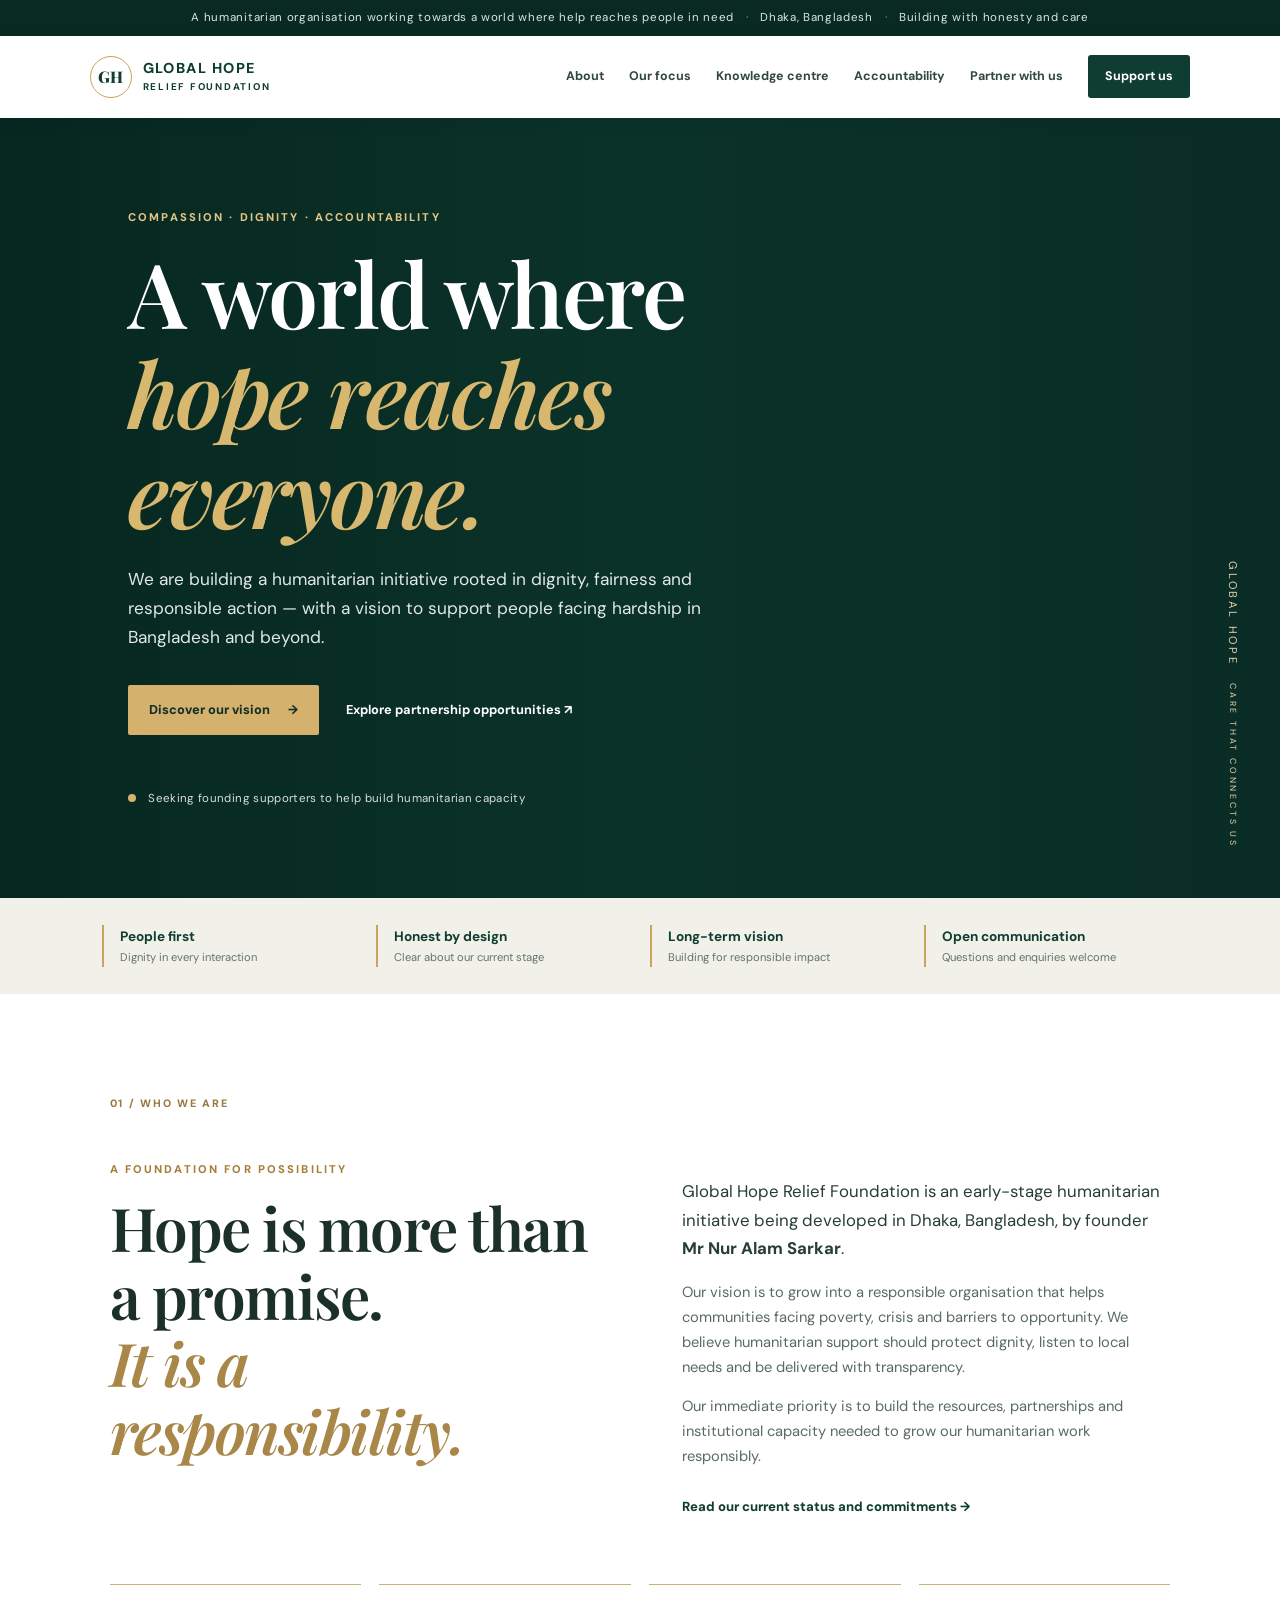
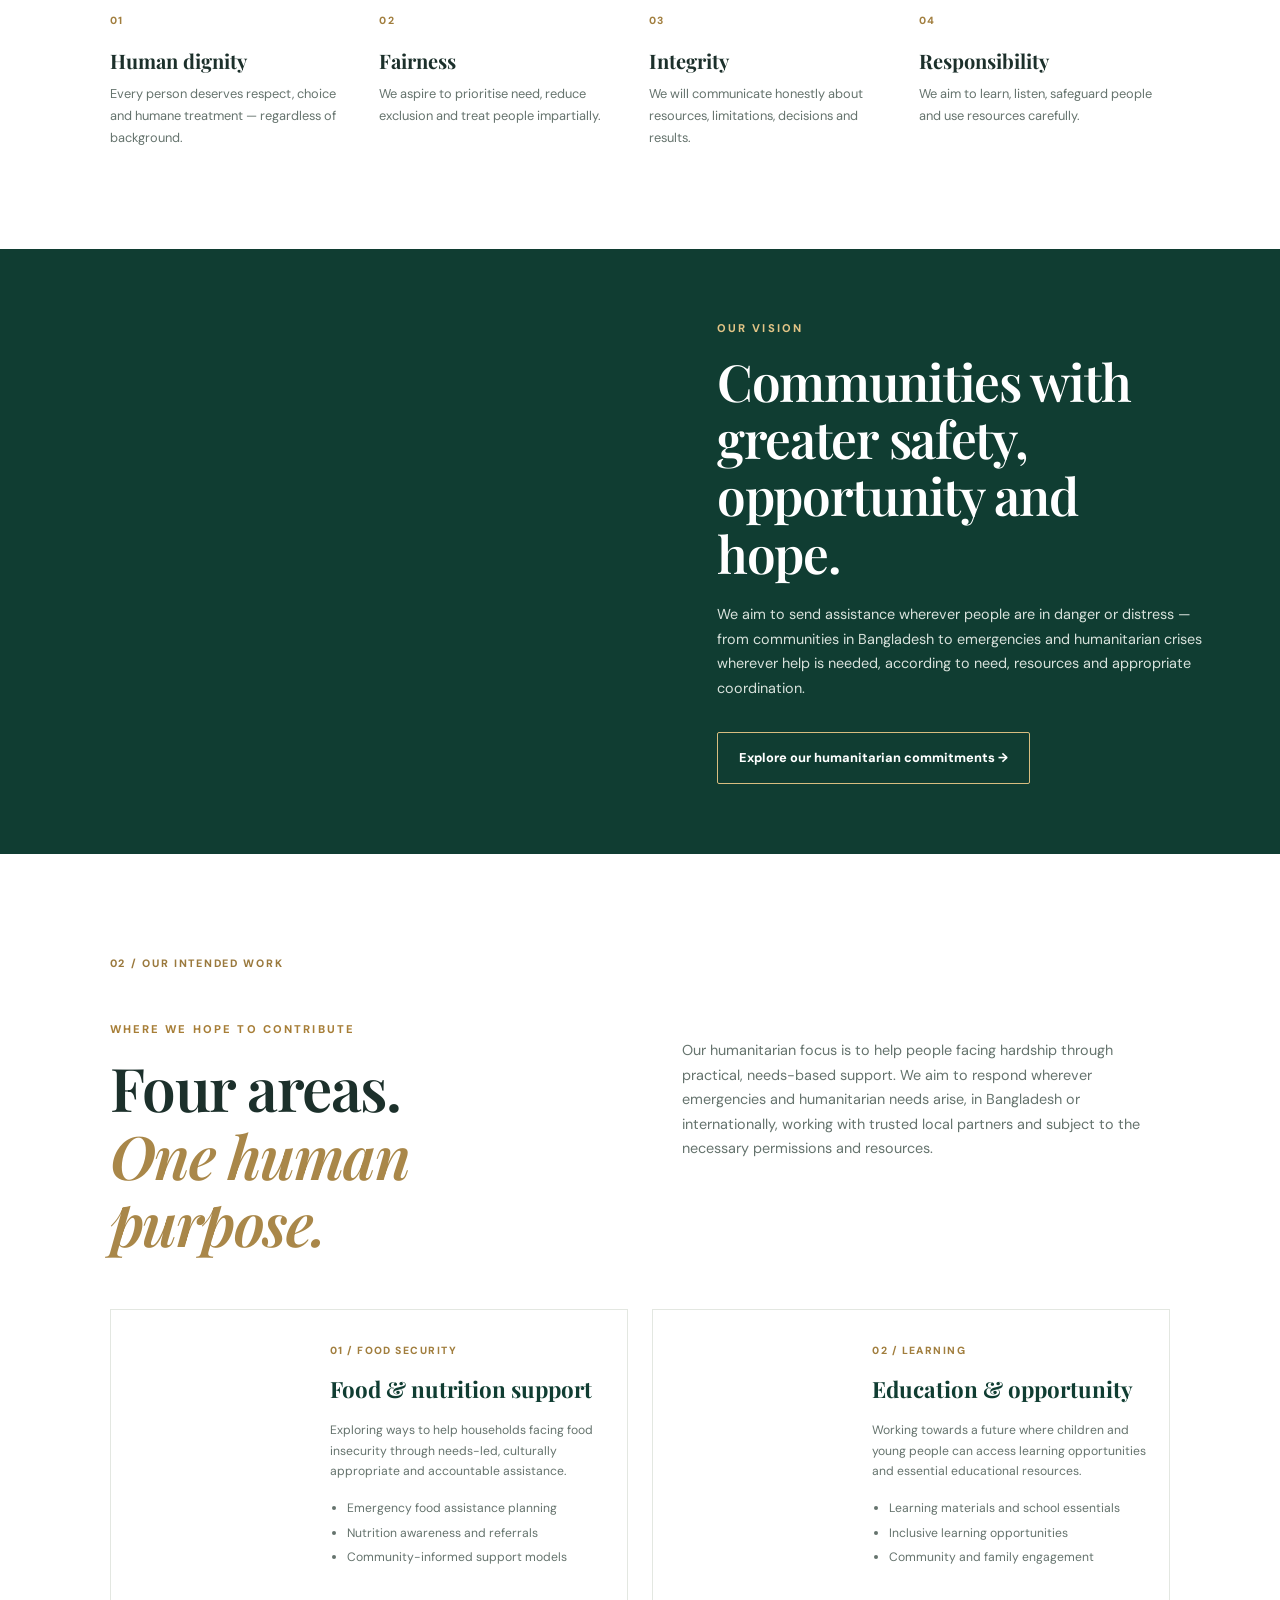
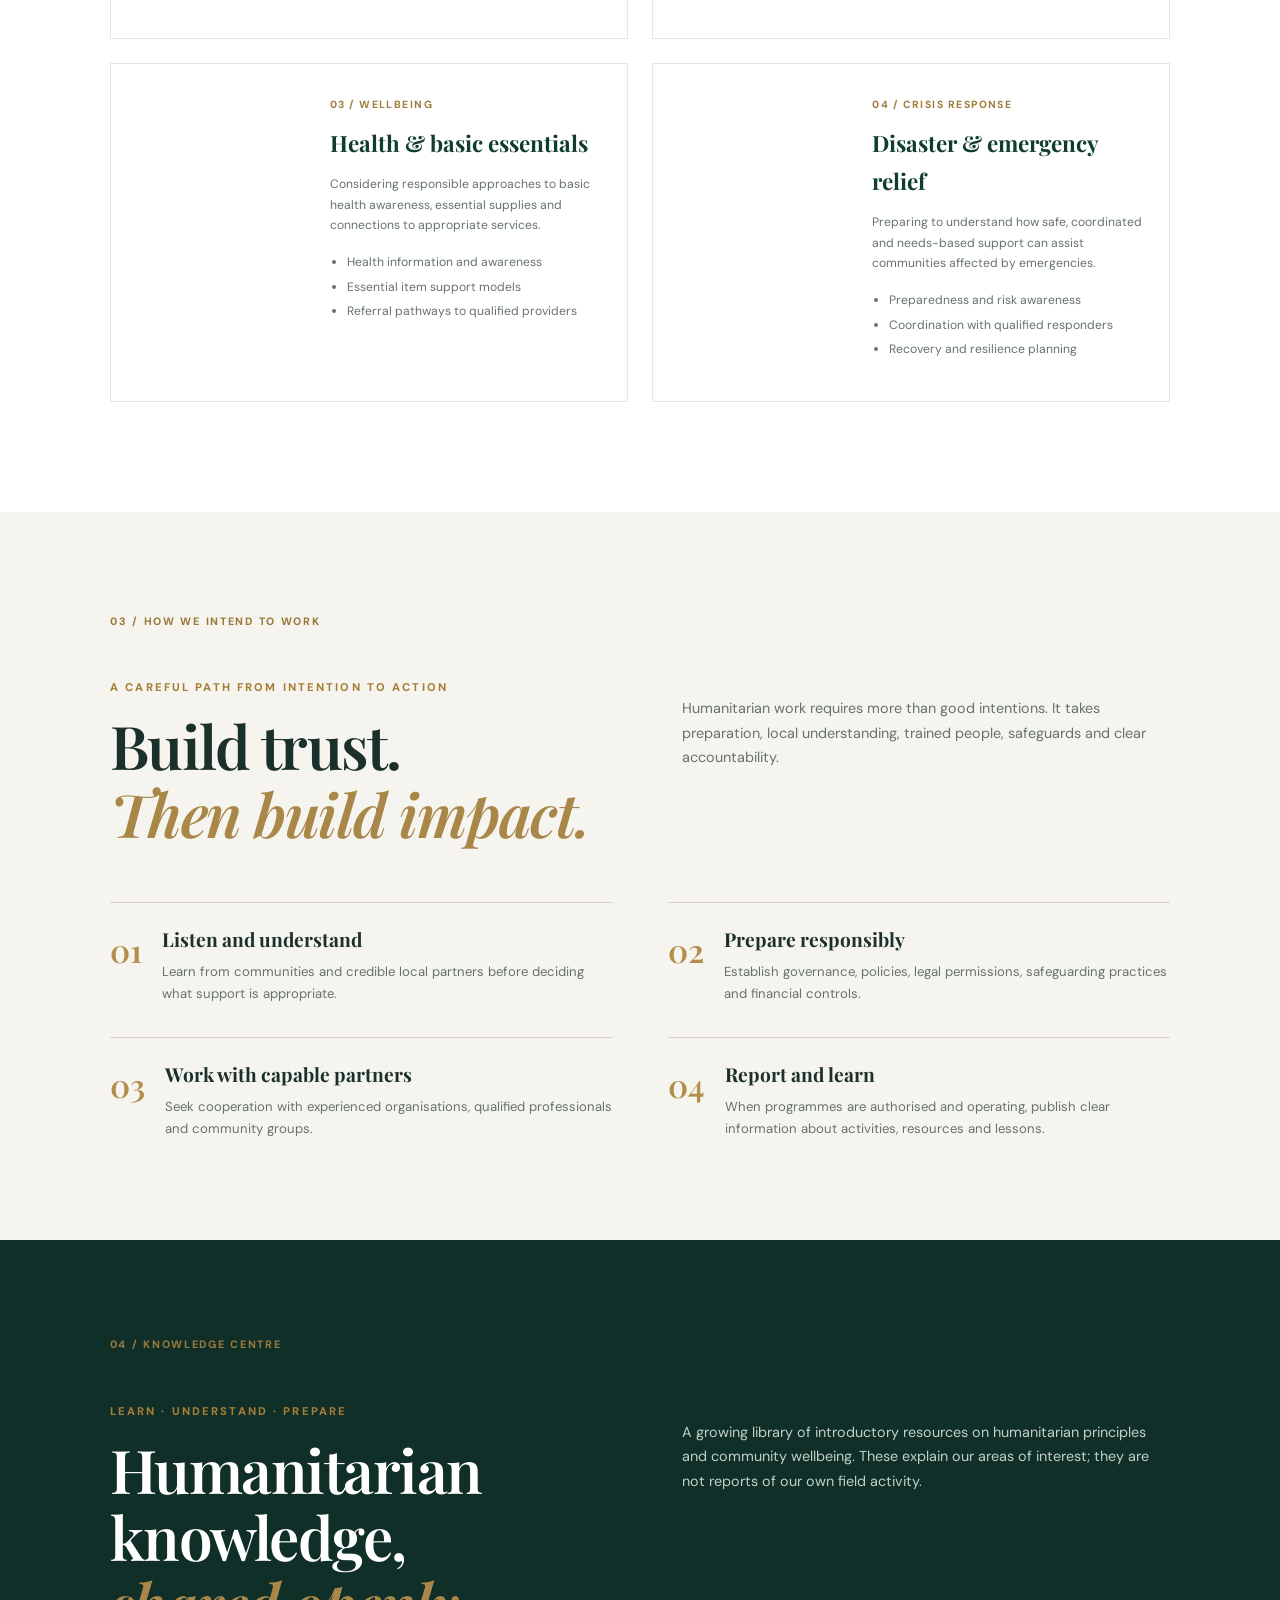
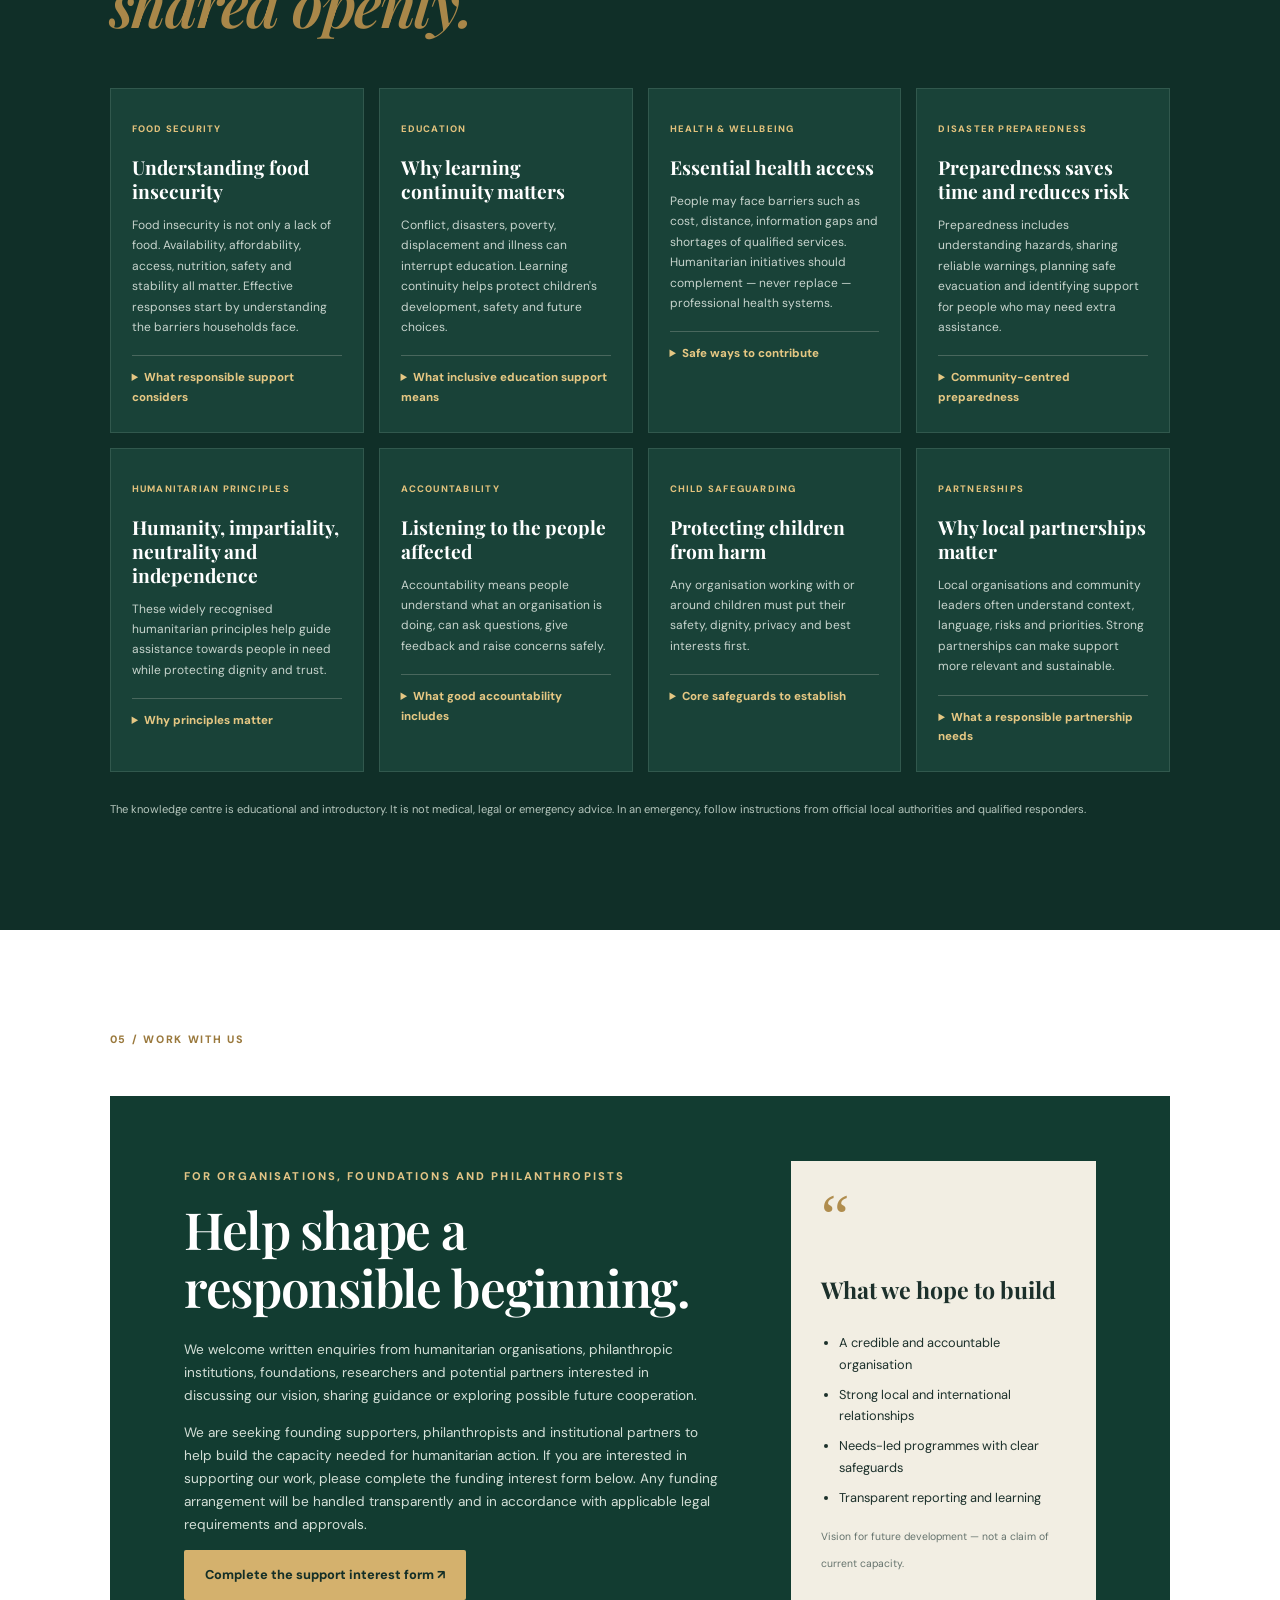
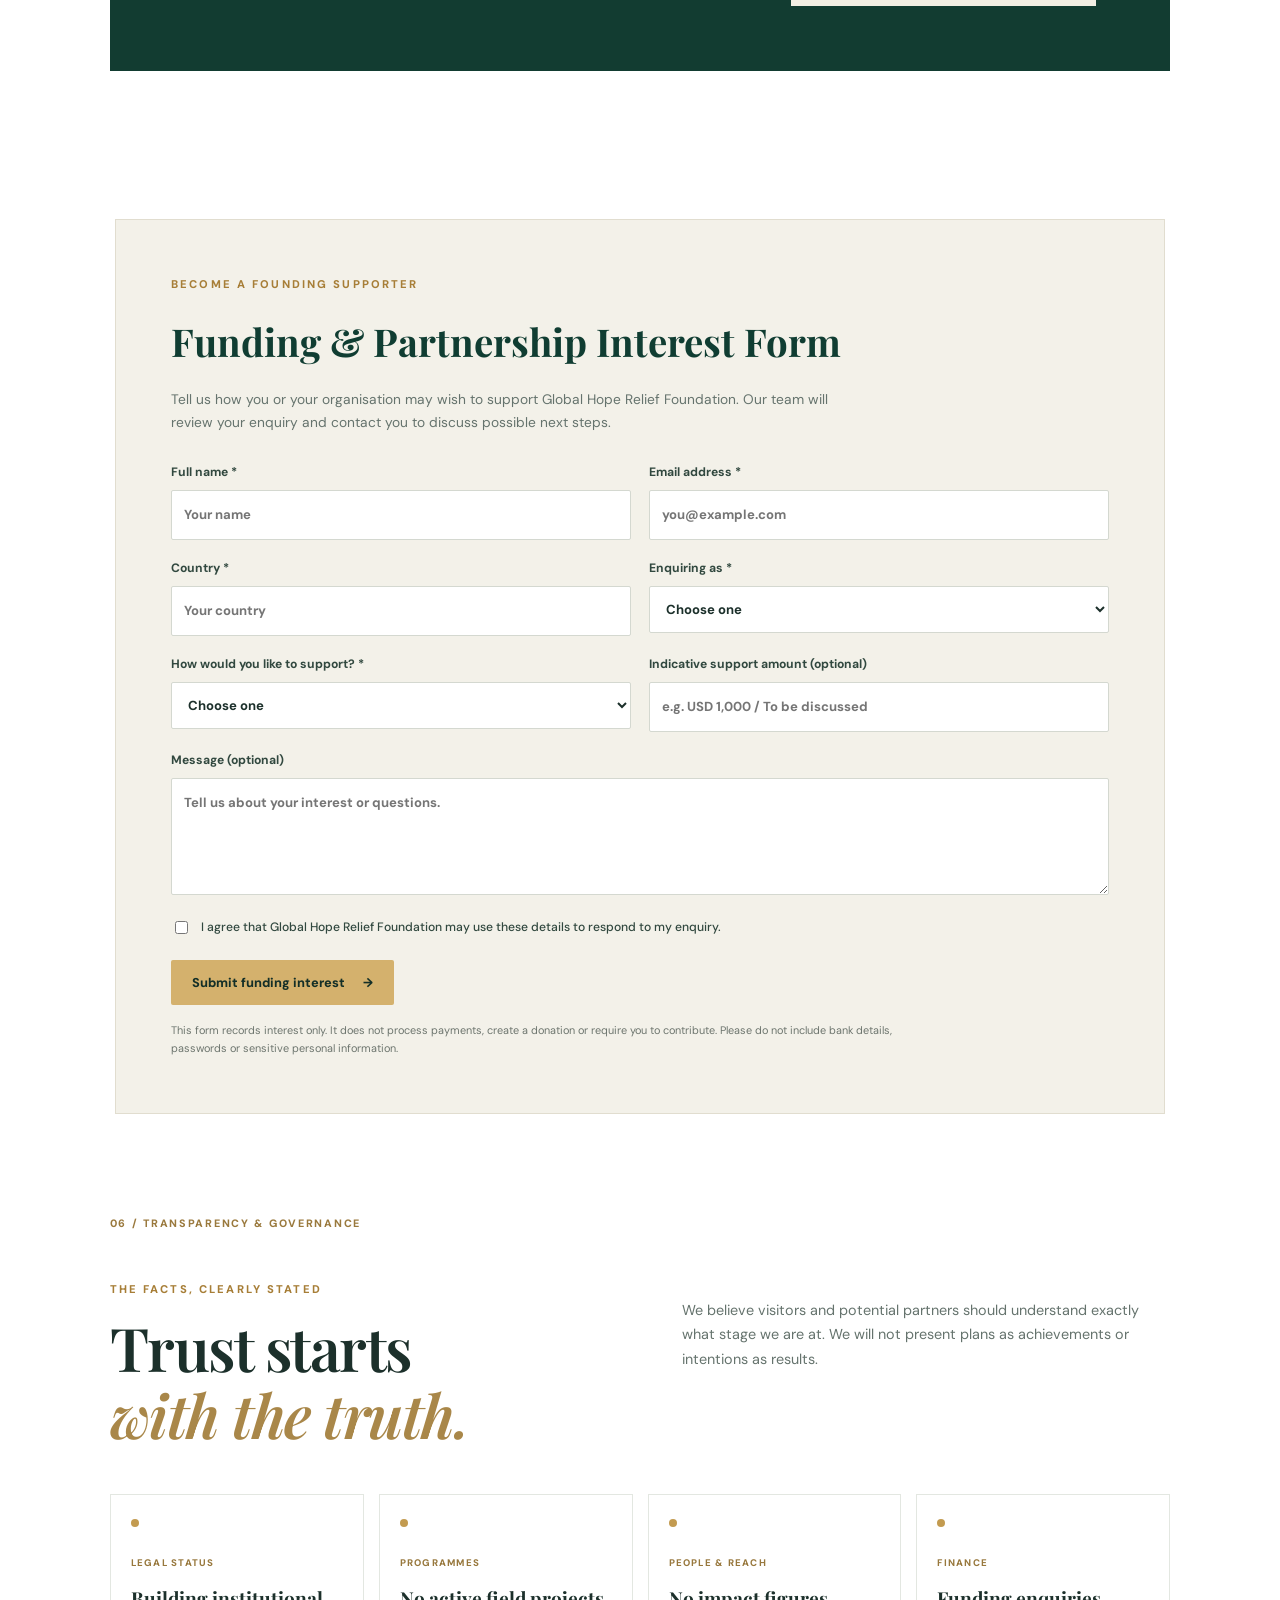
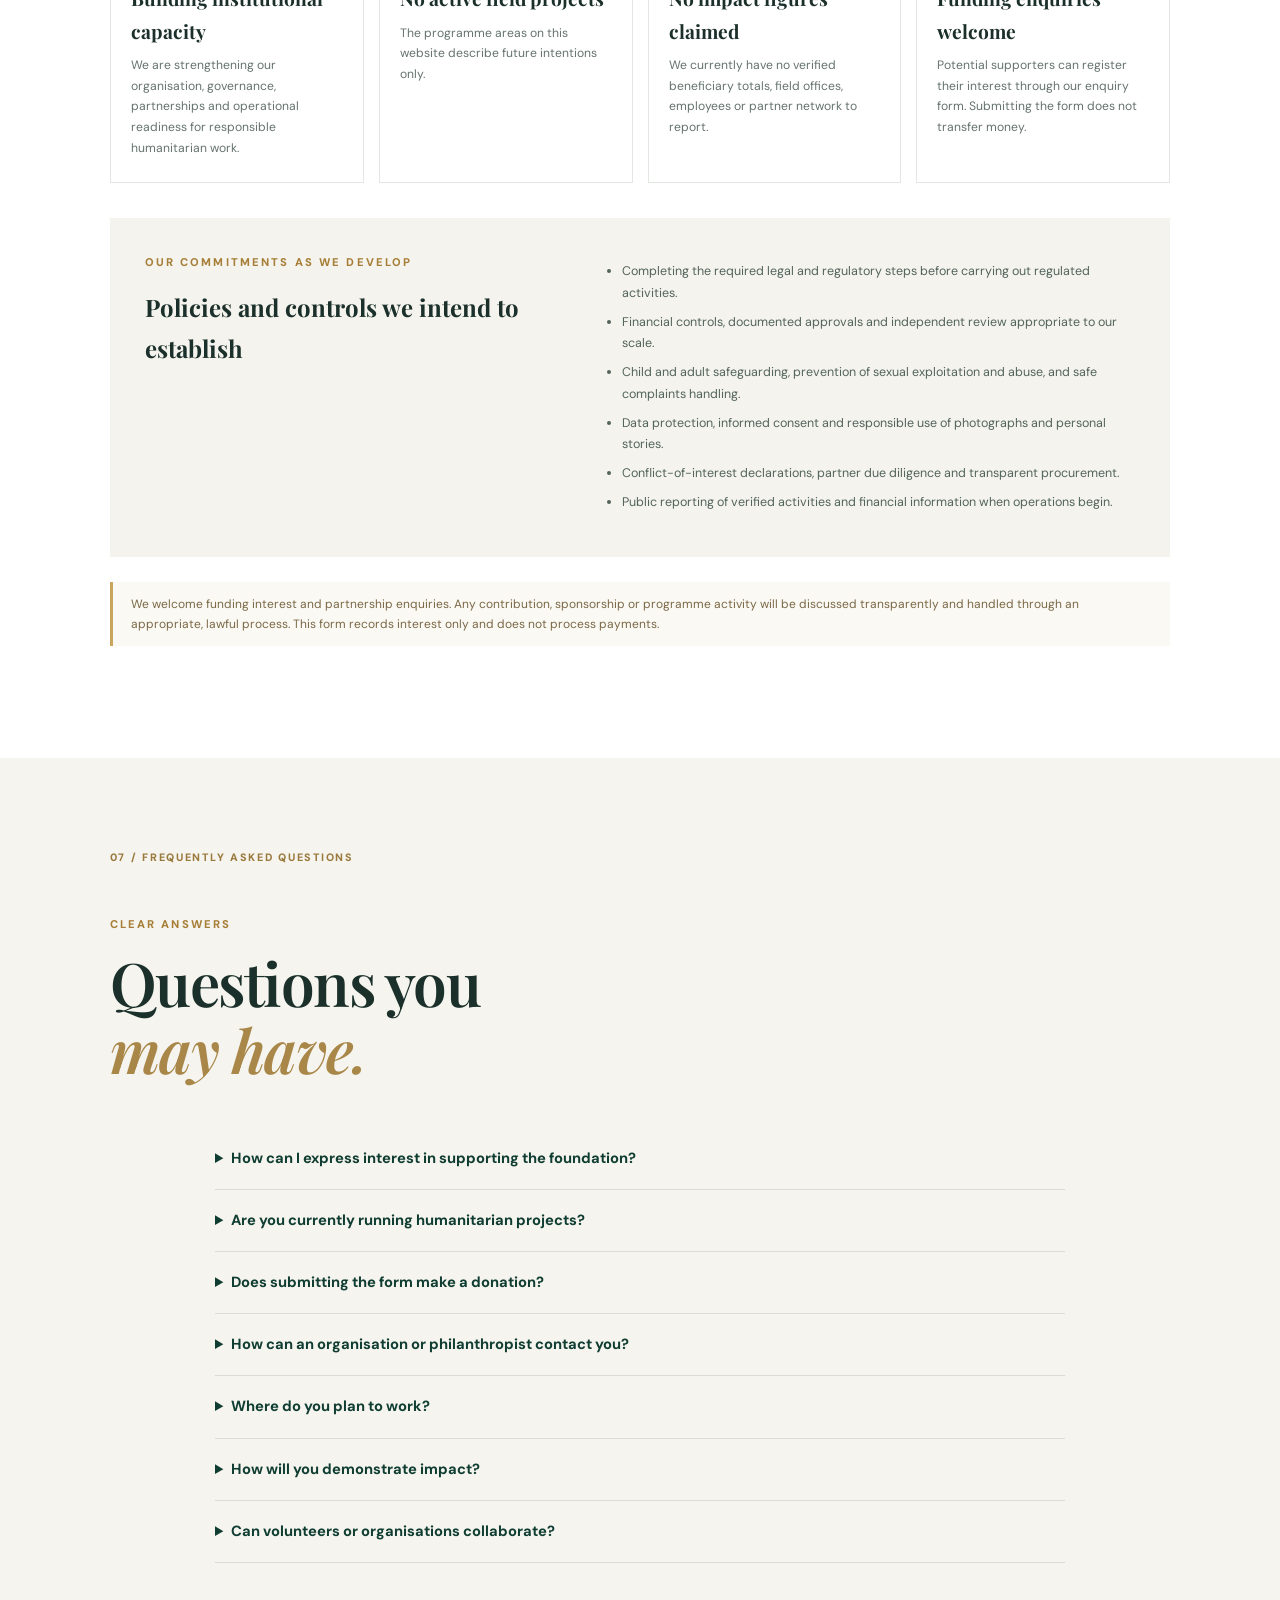
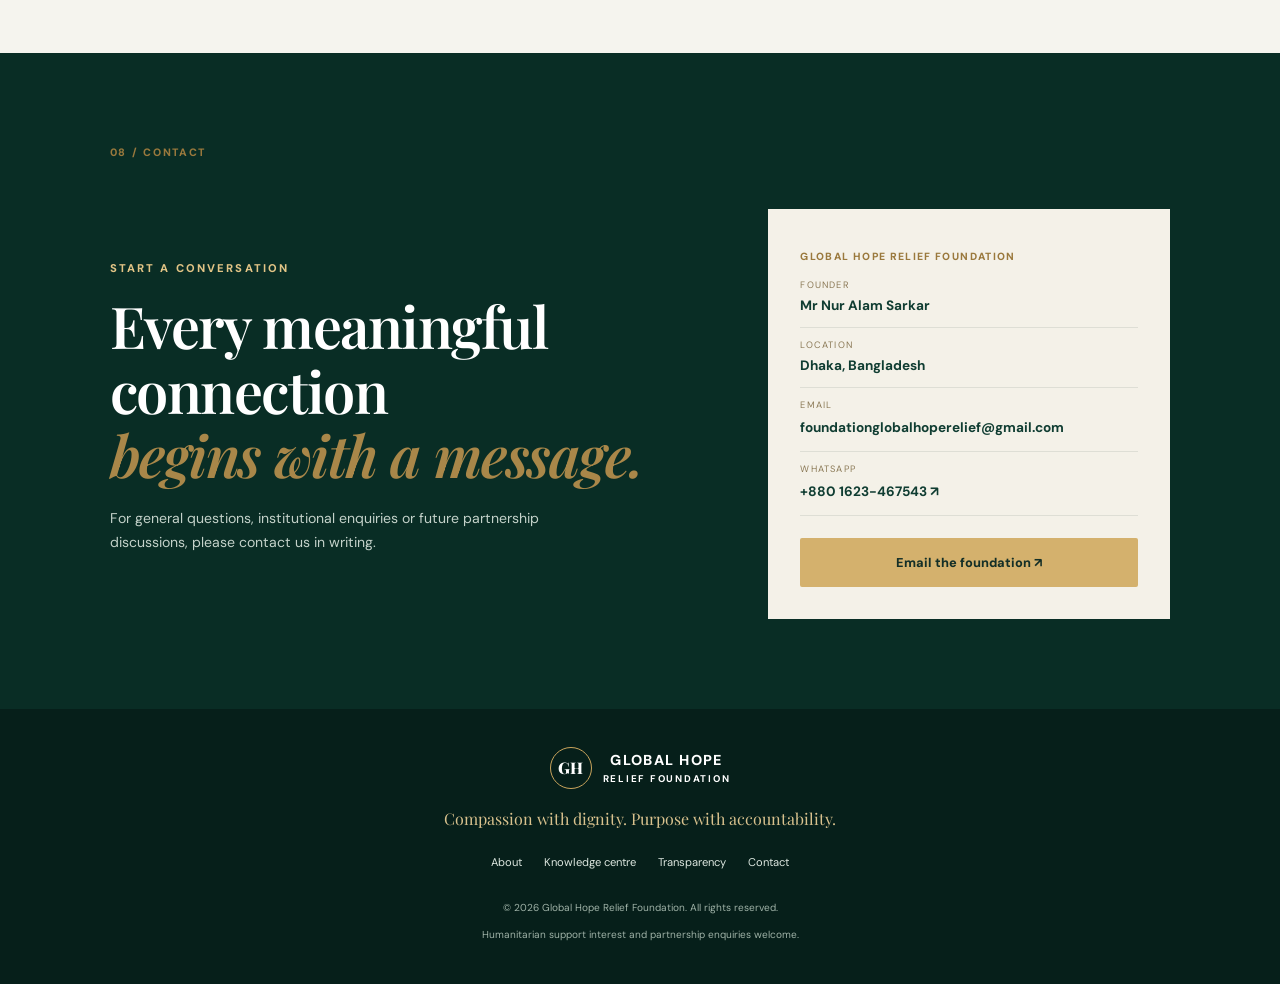
==== commit 6f86ce7a: "Improve donor enquiry confirmation and response" ====
--- a/index.html
+++ b/index.html
@@ -59,12 +59,12 @@
 <section class="section partnership" id="partnership"><div class="section-label">05 / WORK WITH US</div><div class="partnership-panel"><div><p class="kicker light">For organisations, foundations and philanthropists</p><h2>Help shape a responsible beginning.</h2><p>We welcome written enquiries from humanitarian organisations, philanthropic institutions, foundations, researchers and potential partners interested in discussing our vision, sharing guidance or exploring possible future cooperation.</p><p>We are seeking founding supporters, philanthropists and institutional partners to help build the capacity needed for humanitarian action. If you are interested in supporting our work, please complete the funding interest form below. Any funding arrangement will be handled transparently and in accordance with applicable legal requirements and approvals.</p><a class="button gold" href="#funding-form">Complete the support interest form ↗</a></div><div class="partner-aside"><span class="big-quote">“</span><h3>What we hope to build</h3><ul><li>A credible and accountable organisation</li><li>Strong local and international relationships</li><li>Needs-led programmes with clear safeguards</li><li>Transparent reporting and learning</li></ul><small>Vision for future development — not a claim of current capacity.</small></div></div></section>
 
 <div class="funding-form-wrap" id="funding-form">
-<div class="funding-form-intro"><p class="kicker">Become a founding supporter</p><h3>Funding &amp; Partnership Interest Form</h3><p>Tell us how you or your organisation may wish to support Global Hope Relief Foundation. Our team will review your enquiry and contact you to discuss possible next steps.</p></div>
+<div class="funding-form-intro"><p class="kicker">Become a founding supporter</p><h3>Funding &amp; Partnership Interest Form</h3><p>Tell us how you or your organisation may wish to support Global Hope Relief Foundation. Our team will review your enquiry and contact you to discuss possible next steps.</p><p id="form-success" class="form-success" role="status" aria-live="polite" hidden>Thank you. Your enquiry has been submitted. We appreciate your interest in Global Hope Relief Foundation.</p></div>
 <form class="funding-form" action="https://formsubmit.co/foundationglobalhoperelief@gmail.com" method="POST">
-<input type="hidden" name="_subject" value="New Funding / Partnership Interest - Global Hope Relief Foundation"><input type="hidden" name="_template" value="table"><input type="hidden" name="_captcha" value="true"><input type="hidden" name="_next" value="https://globalhoperelief.github.io/global-hope-relief-foundation/?form=received#funding-form">
+<input type="hidden" name="_subject" value="New Funding / Partnership Interest - Global Hope Relief Foundation"><input type="hidden" name="_template" value="table"><input type="hidden" name="_captcha" value="true"><input type="hidden" name="_url" value="https://globalhoperelief.github.io/global-hope-relief-foundation/"><input type="hidden" name="_autoresponse" value="Thank you for contacting Global Hope Relief Foundation. We have received your expression of interest and will review it. A member of our team will contact you if further discussion is appropriate. This is not a confirmation of a donation or funding commitment."><input type="hidden" name="_next" value="https://globalhoperelief.github.io/global-hope-relief-foundation/?form=received#funding-form">
 <div class="form-grid">
 <label>Full name *<input name="Full name" type="text" autocomplete="name" required maxlength="120" placeholder="Your name"></label>
-<label>Email address *<input name="Email" type="email" autocomplete="email" required maxlength="160" placeholder="you@example.com"></label>
+<label>Email address *<input name="email" type="email" autocomplete="email" required maxlength="160" placeholder="you@example.com"></label>
 <label>Country *<input name="Country" type="text" autocomplete="country-name" required maxlength="100" placeholder="Your country"></label>
 <label>Enquiring as *<select name="Enquirer type" required><option value="">Choose one</option><option>Individual philanthropist</option><option>Private donor</option><option>Foundation / grant-making organisation</option><option>Company / CSR representative</option><option>Humanitarian organisation / NGO</option><option>Other</option></select></label>
 <label>How would you like to support? *<select name="Support interest" required><option value="">Choose one</option><option>Financial contribution / sponsorship interest</option><option>Institutional or programme partnership</option><option>In-kind support / supplies</option><option>Professional or technical support</option><option>Discuss options first</option></select></label>
--- a/styles.css
+++ b/styles.css
@@ -1 +1,2 @@
-:root{--green:#103d32;--deep:#092b25;--gold:#c9a45c;--cream:#f6f4ee;--ink:#1c302b;--muted:#65736d;--line:#e3e7e1}*{box-sizing:border-box}html{scroll-behavior:smooth;scroll-padding-top:90px}body{margin:0;color:var(--ink);font-family:'DM Sans',Arial,sans-serif;line-height:1.7}a{color:inherit}.topline{background:#082a23;color:#dce7df;text-align:center;padding:8px 16px;font-size:.72rem;letter-spacing:.06em}.topline span{color:var(--gold);padding:0 8px}.site-header{height:82px;padding:0 7%;display:flex;align-items:center;justify-content:space-between;background:#fff;position:sticky;top:0;z-index:20;box-shadow:0 3px 18px #102a2410}.brand{display:flex;gap:11px;align-items:center;text-decoration:none;color:var(--green);font-weight:800;letter-spacing:.1em;font-size:.9rem;line-height:1.25}.brand strong{display:block;font-size:.61rem;letter-spacing:.18em;margin-top:4px}.brand-mark{width:42px;height:42px;border:1px solid var(--gold);border-radius:50%;display:grid;place-items:center;font-family:'Playfair Display',serif;font-size:1rem;letter-spacing:0}nav{display:flex;align-items:center;gap:25px}nav a{text-decoration:none;font-size:.78rem;font-weight:700;color:#31483f}nav a:hover,.inline-link:hover{color:#a47b31}.nav-cta{background:var(--green);color:white;padding:11px 17px;border-radius:3px}.menu{display:none;border:0;background:none;font-size:1.6rem;color:var(--green)}.hero{min-height:650px;position:relative;display:flex;align-items:center;overflow:hidden;background:var(--deep);color:#fff}.hero-image{position:absolute;inset:0;background:url('https://images.unsplash.com/photo-1488521787991-ed7bbaae773c?auto=format&fit=crop&w=2000&q=85') center 42%/cover;opacity:.48}.hero-shade{position:absolute;inset:0;background:linear-gradient(90deg,#06271ff2 0%,#0b3329d9 48%,#0b332944 100%)}.hero-inner{position:relative;z-index:1;padding:90px 10%;max-width:900px}.kicker{color:#a77e37;font-size:.7rem;font-weight:800;letter-spacing:.19em;text-transform:uppercase;margin:0 0 15px}.kicker.light{color:#e2c486}.hero h1,.section h2,.section-heading h2,.vision-content h2,.partnership-panel h2,.contact-grid h2{font-family:'Playfair Display',Georgia,serif;font-weight:600;line-height:1.12;letter-spacing:-.025em}.hero h1{font-size:clamp(3.3rem,7vw,6.4rem);margin:0 0 22px}.hero h1 em,.section h2 em,.section-heading h2 em,.contact-grid h2 em{color:#d8b76f;font-weight:600}.hero-lead{font-size:1.08rem;max-width:620px;color:#e1e9e3}.hero-actions{display:flex;align-items:center;gap:27px;flex-wrap:wrap;margin-top:32px}.button{display:inline-flex;align-items:center;gap:18px;padding:14px 21px;text-decoration:none;font-size:.8rem;font-weight:800;border-radius:2px;transition:.2s}.button.gold{background:#d4b16d;color:#142f27}.button.gold:hover{background:#e6c984;transform:translateY(-2px)}.text-link{font-size:.8rem;font-weight:700;text-decoration:none}.light-link{color:#fff}.hero-note{margin-top:54px;color:#d7e0d9;font-size:.72rem;letter-spacing:.03em}.pulse{display:inline-block;width:8px;height:8px;background:#d5b36d;border-radius:50%;margin-right:9px}.hero-side{position:absolute;right:3%;bottom:50px;writing-mode:vertical-rl;letter-spacing:.25em;font-size:.7rem;color:#e3d2a9}.hero-side span{font-size:.55rem;margin-top:12px}.trust-strip{display:grid;grid-template-columns:repeat(4,1fr);padding:27px 8%;background:#f1f1e9;gap:20px}.trust-strip div{border-left:2px solid var(--gold);padding-left:16px}.trust-strip strong,.trust-strip span{display:block}.trust-strip strong{font-size:.85rem;color:var(--green)}.trust-strip span{font-size:.7rem;color:var(--muted)}.section{max-width:1240px;margin:auto;padding:100px 7%}.section-label{font-size:.67rem;font-weight:800;letter-spacing:.16em;color:#9a793d;margin-bottom:48px}.two-col,.section-heading{display:grid;grid-template-columns:1fr 1fr;gap:8%;align-items:start}.section h2,.section-heading h2{font-size:clamp(2.5rem,4.7vw,4.2rem);margin:0}.section h2 em,.section-heading h2 em{color:#a98749}.body-copy{color:#596b63;font-size:.92rem}.body-copy .lead{font-size:1.05rem;color:#263e34}.inline-link{display:inline-block;margin-top:12px;color:var(--green);font-weight:800;font-size:.82rem;text-decoration:none}.values-grid{display:grid;grid-template-columns:repeat(4,1fr);gap:18px;margin-top:65px}.values-grid article{border-top:1px solid #c7b17e;padding:20px 12px 0 0}.values-grid article span,.number{font-size:.65rem;letter-spacing:.14em;color:#a17e3e;font-weight:800}.values-grid h3{font-family:'Playfair Display',serif;font-size:1.25rem;margin:12px 0 5px}.values-grid p{font-size:.8rem;color:var(--muted);margin:0}.vision-band{background:var(--green);color:white;display:grid;grid-template-columns:1fr 1fr;min-height:450px}.vision-photo{background:url('https://images.unsplash.com/photo-1469571486292-0ba58a3f068b?auto=format&fit=crop&w=1200&q=85') center/cover;min-height:380px}.vision-content{padding:70px 12%;align-self:center}.vision-content h2{font-size:clamp(2.2rem,4vw,3.5rem);margin:0 0 20px}.vision-content p:not(.kicker){color:#d8e2dc;font-size:.9rem}.button.outline{border:1px solid #d8bd80;color:#fff;margin-top:18px}.programmes{padding-bottom:110px}.section-intro{color:var(--muted);max-width:490px;font-size:.9rem;margin-top:18px}.programme-grid{display:grid;grid-template-columns:repeat(2,1fr);gap:24px;margin-top:52px}.programme-card{display:grid;grid-template-columns:38% 1fr;border:1px solid var(--line);background:white;min-height:330px}.programme-img{background-size:cover;background-position:center;min-height:100%}.programme-img.food{background-image:url('https://images.unsplash.com/photo-1547592180-85f173990554?auto=format&fit=crop&w=800&q=80')}.programme-img.education{background-image:url('https://images.unsplash.com/photo-1503676260728-1c00da094a0b?auto=format&fit=crop&w=800&q=80')}.programme-img.health{background-image:url('https://images.unsplash.com/photo-1576091160399-112ba8d25d1d?auto=format&fit=crop&w=800&q=80')}.programme-img.relief{background-image:url('https://images.unsplash.com/photo-1547683905-f686c993aae5?auto=format&fit=crop&w=800&q=80')}.programme-body{padding:25px 23px}.programme-body h3{font-family:'Playfair Display',serif;font-size:1.4rem;color:var(--green);margin:8px 0}.programme-body p,.programme-body li{font-size:.76rem;color:var(--muted)}.programme-body ul{padding-left:17px}.programme-body li{margin:4px 0}.status{display:inline-block;background:#f5f0e5;color:#82642f;padding:5px 8px;font-size:.62rem;font-weight:800;margin-top:8px}.approach{background:var(--cream);max-width:none;padding-left:max(7%,calc((100% - 1060px)/2));padding-right:max(7%,calc((100% - 1060px)/2))}.steps{display:grid;grid-template-columns:1fr 1fr;gap:32px 55px;margin-top:55px}.steps article{display:flex;gap:20px;border-top:1px solid #d9d4c7;padding-top:20px}.steps b{font-family:'Playfair Display',serif;font-size:2rem;color:#b28e4d;font-weight:600}.steps h3{margin:0 0 5px;font-family:'Playfair Display',serif;font-size:1.2rem}.steps p{margin:0;color:var(--muted);font-size:.82rem}.knowledge{background:#102f28;color:#fff}.knowledge .section{padding-top:95px;padding-bottom:100px}.knowledge .section-heading h2{color:#fff}.knowledge .section-intro{color:#c1d0c7}.knowledge-grid{display:grid;grid-template-columns:repeat(4,1fr);gap:15px;margin-top:50px}.knowledge-grid article{padding:24px 21px;background:#194238;border:1px solid #31584d;min-height:280px}.article-tag{font-size:.59rem;letter-spacing:.13em;color:#e1c17c;font-weight:800}.knowledge-grid h3{font-family:'Playfair Display',serif;font-size:1.2rem;line-height:1.25;margin:15px 0 10px}.knowledge-grid p{font-size:.75rem;color:#c7d4cd}.knowledge-grid details{border-top:1px solid #49675d;margin-top:18px;padding-top:12px}.knowledge-grid summary{font-size:.72rem;font-weight:800;color:#e5c783;cursor:pointer}.knowledge-grid details p{margin-bottom:0}.knowledge-note{font-size:.7rem;color:#b4c5bc;margin-top:28px}.partnership-panel{background:#123c31;color:#fff;padding:65px 7%;display:grid;grid-template-columns:1.4fr .8fr;gap:8%;align-items:center}.partnership-panel h2{font-size:clamp(2.4rem,4vw,4rem);margin:0 0 22px}.partnership-panel p:not(.kicker){color:#d3dfd7;font-size:.85rem}.partner-aside{background:#f2eee3;color:var(--ink);padding:30px}.big-quote{font-family:Georgia,serif;font-size:4rem;color:#b08d4e;line-height:.8}.partner-aside h3{font-family:'Playfair Display',serif;font-size:1.45rem}.partner-aside ul{padding-left:18px;font-size:.8rem}.partner-aside li{margin:8px 0}.partner-aside small{font-size:.65rem;color:var(--muted)}.accountability .section-heading{margin-bottom:45px}.status-grid{display:grid;grid-template-columns:repeat(4,1fr);gap:15px}.status-grid article{padding:24px 20px;border:1px solid var(--line)}.status-dot{width:8px;height:8px;border-radius:50%;display:block;margin-bottom:20px}.status-dot.amber{background:#c39b50}.status-grid small{font-size:.6rem;letter-spacing:.13em;color:#98783d;font-weight:800}.status-grid h3{font-family:'Playfair Display',serif;font-size:1.2rem;margin:8px 0}.status-grid p{font-size:.76rem;color:var(--muted);margin:0}.policy-box{display:grid;grid-template-columns:1fr 1.4fr;gap:8%;background:#f4f3ed;padding:35px;margin-top:35px}.policy-box h3{font-family:'Playfair Display',serif;font-size:1.5rem;margin:0}.policy-box ul{margin:0;padding-left:18px;color:#53645c;font-size:.78rem}.policy-box li{margin:8px 0}.legal-note{font-size:.75rem;color:#7a6847;border-left:3px solid var(--gold);padding:12px 18px;margin-top:25px;background:#fbf9f3}.faq-section{background:#f5f4ee}.faq-section .section{padding-top:90px;padding-bottom:90px}.faq-list{max-width:850px;margin:45px auto 0}.faq-list details{border-bottom:1px solid #d9ddd5;padding:18px 0}.faq-list summary{cursor:pointer;font-weight:700;color:var(--green);font-size:.92rem}.faq-list p{font-size:.82rem;color:var(--muted);max-width:760px}.contact-section{background:#092d25;color:#fff}.contact-section .section{padding-top:90px;padding-bottom:90px}.contact-grid{display:grid;grid-template-columns:1.1fr .8fr;gap:10%;align-items:center}.contact-grid h2{font-size:clamp(2.5rem,4.5vw,4rem);margin:0 0 20px}.contact-grid>div:first-child>p:not(.kicker){color:#c4d2ca;max-width:470px;font-size:.88rem}.contact-card{background:#f4f1e8;color:var(--ink);padding:32px}.contact-card>span{font-size:.65rem;letter-spacing:.13em;color:#9a793d;font-weight:800}.contact-card p{border-bottom:1px solid #deded5;padding:10px 0;margin:0}.contact-card small,.contact-card strong{display:block}.contact-card small{font-size:.58rem;letter-spacing:.13em;color:#8b7956}.contact-card strong,.contact-card a:not(.button){font-size:.85rem;text-decoration:none;color:var(--green);font-weight:700}.button.full{display:flex;justify-content:center;margin-top:22px}footer{background:#061f1a;color:#dce6df;text-align:center;padding:38px 20px}footer .brand{color:white;justify-content:center}.footer-brand{margin:0 auto 15px;width:max-content}footer>p{font-family:'Playfair Display',serif;color:#d9c28e}.footer-links{display:flex;justify-content:center;gap:22px;margin:20px 0}.footer-links a{font-size:.7rem;color:#dce6df;text-decoration:none}footer>small{font-size:.63rem;color:#9fb2a7;line-height:1.8}@media(max-width:1050px){nav{gap:14px}nav a{font-size:.7rem}.knowledge-grid{grid-template-columns:repeat(2,1fr)}.status-grid{grid-template-columns:repeat(2,1fr)}.programme-card{grid-template-columns:1fr}.programme-img{min-height:180px}}@media(max-width:760px){.site-header{height:auto;min-height:72px;padding:12px 6%;flex-wrap:wrap}.menu{display:block}nav{display:none;width:100%;flex-direction:column;align-items:stretch;gap:0;padding:10px 0}nav.open{display:flex}nav a{padding:11px 4px;font-size:.82rem}.nav-cta{margin-top:6px;text-align:center}.hero{min-height:600px}.hero-inner{padding:75px 7%}.hero-side{display:none}.trust-strip{grid-template-columns:1fr 1fr;padding:25px 7%}.section{padding:70px 7%}.two-col,.section-heading,.vision-band,.partnership-panel,.policy-box,.contact-grid{grid-template-columns:1fr}.two-col,.section-heading{gap:20px}.values-grid{grid-template-columns:1fr 1fr}.vision-photo{min-height:260px}.vision-content{padding:55px 7%}.programme-grid{grid-template-columns:1fr}.programme-card{grid-template-columns:35% 1fr}.programme-img{min-height:100%}.steps{grid-template-columns:1fr;gap:25px}.partnership-panel{padding:45px 7%}.status-grid{grid-template-columns:1fr 1fr}.policy-box{gap:20px}.contact-card{margin-top:15px}}@media(max-width:480px){.topline{font-size:.58rem}.topline span{padding:0 3px}.hero h1{font-size:3rem}.hero-actions{align-items:flex-start;flex-direction:column;gap:15px}.trust-strip{gap:15px}.trust-strip span{font-size:.65rem}.values-grid,.knowledge-grid,.status-grid{grid-template-columns:1fr}.programme-card{grid-template-columns:1fr}.programme-img{min-height:190px}.programme-body{padding:22px}.section-label{margin-bottom:32px}.footer-links{gap:12px;flex-wrap:wrap}}+:root{--green:#103d32;--deep:#092b25;--gold:#c9a45c;--cream:#f6f4ee;--ink:#1c302b;--muted:#65736d;--line:#e3e7e1}*{box-sizing:border-box}html{scroll-behavior:smooth;scroll-padding-top:90px}body{margin:0;color:var(--ink);font-family:'DM Sans',Arial,sans-serif;line-height:1.7}a{color:inherit}.topline{background:#082a23;color:#dce7df;text-align:center;padding:8px 16px;font-size:.72rem;letter-spacing:.06em}.topline span{color:var(--gold);padding:0 8px}.site-header{height:82px;padding:0 7%;display:flex;align-items:center;justify-content:space-between;background:#fff;position:sticky;top:0;z-index:20;box-shadow:0 3px 18px #102a2410}.brand{display:flex;gap:11px;align-items:center;text-decoration:none;color:var(--green);font-weight:800;letter-spacing:.1em;font-size:.9rem;line-height:1.25}.brand strong{display:block;font-size:.61rem;letter-spacing:.18em;margin-top:4px}.brand-mark{width:42px;height:42px;border:1px solid var(--gold);border-radius:50%;display:grid;place-items:center;font-family:'Playfair Display',serif;font-size:1rem;letter-spacing:0}nav{display:flex;align-items:center;gap:25px}nav a{text-decoration:none;font-size:.78rem;font-weight:700;color:#31483f}nav a:hover,.inline-link:hover{color:#a47b31}.nav-cta{background:var(--green);color:white;padding:11px 17px;border-radius:3px}.menu{display:none;border:0;background:none;font-size:1.6rem;color:var(--green)}.hero{min-height:650px;position:relative;display:flex;align-items:center;overflow:hidden;background:var(--deep);color:#fff}.hero-image{position:absolute;inset:0;background:url('https://images.unsplash.com/photo-1488521787991-ed7bbaae773c?auto=format&fit=crop&w=2000&q=85') center 42%/cover;opacity:.48}.hero-shade{position:absolute;inset:0;background:linear-gradient(90deg,#06271ff2 0%,#0b3329d9 48%,#0b332944 100%)}.hero-inner{position:relative;z-index:1;padding:90px 10%;max-width:900px}.kicker{color:#a77e37;font-size:.7rem;font-weight:800;letter-spacing:.19em;text-transform:uppercase;margin:0 0 15px}.kicker.light{color:#e2c486}.hero h1,.section h2,.section-heading h2,.vision-content h2,.partnership-panel h2,.contact-grid h2{font-family:'Playfair Display',Georgia,serif;font-weight:600;line-height:1.12;letter-spacing:-.025em}.hero h1{font-size:clamp(3.3rem,7vw,6.4rem);margin:0 0 22px}.hero h1 em,.section h2 em,.section-heading h2 em,.contact-grid h2 em{color:#d8b76f;font-weight:600}.hero-lead{font-size:1.08rem;max-width:620px;color:#e1e9e3}.hero-actions{display:flex;align-items:center;gap:27px;flex-wrap:wrap;margin-top:32px}.button{display:inline-flex;align-items:center;gap:18px;padding:14px 21px;text-decoration:none;font-size:.8rem;font-weight:800;border-radius:2px;transition:.2s}.button.gold{background:#d4b16d;color:#142f27}.button.gold:hover{background:#e6c984;transform:translateY(-2px)}.text-link{font-size:.8rem;font-weight:700;text-decoration:none}.light-link{color:#fff}.hero-note{margin-top:54px;color:#d7e0d9;font-size:.72rem;letter-spacing:.03em}.pulse{display:inline-block;width:8px;height:8px;background:#d5b36d;border-radius:50%;margin-right:9px}.hero-side{position:absolute;right:3%;bottom:50px;writing-mode:vertical-rl;letter-spacing:.25em;font-size:.7rem;color:#e3d2a9}.hero-side span{font-size:.55rem;margin-top:12px}.trust-strip{display:grid;grid-template-columns:repeat(4,1fr);padding:27px 8%;background:#f1f1e9;gap:20px}.trust-strip div{border-left:2px solid var(--gold);padding-left:16px}.trust-strip strong,.trust-strip span{display:block}.trust-strip strong{font-size:.85rem;color:var(--green)}.trust-strip span{font-size:.7rem;color:var(--muted)}.section{max-width:1240px;margin:auto;padding:100px 7%}.section-label{font-size:.67rem;font-weight:800;letter-spacing:.16em;color:#9a793d;margin-bottom:48px}.two-col,.section-heading{display:grid;grid-template-columns:1fr 1fr;gap:8%;align-items:start}.section h2,.section-heading h2{font-size:clamp(2.5rem,4.7vw,4.2rem);margin:0}.section h2 em,.section-heading h2 em{color:#a98749}.body-copy{color:#596b63;font-size:.92rem}.body-copy .lead{font-size:1.05rem;color:#263e34}.inline-link{display:inline-block;margin-top:12px;color:var(--green);font-weight:800;font-size:.82rem;text-decoration:none}.values-grid{display:grid;grid-template-columns:repeat(4,1fr);gap:18px;margin-top:65px}.values-grid article{border-top:1px solid #c7b17e;padding:20px 12px 0 0}.values-grid article span,.number{font-size:.65rem;letter-spacing:.14em;color:#a17e3e;font-weight:800}.values-grid h3{font-family:'Playfair Display',serif;font-size:1.25rem;margin:12px 0 5px}.values-grid p{font-size:.8rem;color:var(--muted);margin:0}.vision-band{background:var(--green);color:white;display:grid;grid-template-columns:1fr 1fr;min-height:450px}.vision-photo{background:url('https://images.unsplash.com/photo-1469571486292-0ba58a3f068b?auto=format&fit=crop&w=1200&q=85') center/cover;min-height:380px}.vision-content{padding:70px 12%;align-self:center}.vision-content h2{font-size:clamp(2.2rem,4vw,3.5rem);margin:0 0 20px}.vision-content p:not(.kicker){color:#d8e2dc;font-size:.9rem}.button.outline{border:1px solid #d8bd80;color:#fff;margin-top:18px}.programmes{padding-bottom:110px}.section-intro{color:var(--muted);max-width:490px;font-size:.9rem;margin-top:18px}.programme-grid{display:grid;grid-template-columns:repeat(2,1fr);gap:24px;margin-top:52px}.programme-card{display:grid;grid-template-columns:38% 1fr;border:1px solid var(--line);background:white;min-height:330px}.programme-img{background-size:cover;background-position:center;min-height:100%}.programme-img.food{background-image:url('https://images.unsplash.com/photo-1547592180-85f173990554?auto=format&fit=crop&w=800&q=80')}.programme-img.education{background-image:url('https://images.unsplash.com/photo-1503676260728-1c00da094a0b?auto=format&fit=crop&w=800&q=80')}.programme-img.health{background-image:url('https://images.unsplash.com/photo-1576091160399-112ba8d25d1d?auto=format&fit=crop&w=800&q=80')}.programme-img.relief{background-image:url('https://images.unsplash.com/photo-1547683905-f686c993aae5?auto=format&fit=crop&w=800&q=80')}.programme-body{padding:25px 23px}.programme-body h3{font-family:'Playfair Display',serif;font-size:1.4rem;color:var(--green);margin:8px 0}.programme-body p,.programme-body li{font-size:.76rem;color:var(--muted)}.programme-body ul{padding-left:17px}.programme-body li{margin:4px 0}.status{display:inline-block;background:#f5f0e5;color:#82642f;padding:5px 8px;font-size:.62rem;font-weight:800;margin-top:8px}.approach{background:var(--cream);max-width:none;padding-left:max(7%,calc((100% - 1060px)/2));padding-right:max(7%,calc((100% - 1060px)/2))}.steps{display:grid;grid-template-columns:1fr 1fr;gap:32px 55px;margin-top:55px}.steps article{display:flex;gap:20px;border-top:1px solid #d9d4c7;padding-top:20px}.steps b{font-family:'Playfair Display',serif;font-size:2rem;color:#b28e4d;font-weight:600}.steps h3{margin:0 0 5px;font-family:'Playfair Display',serif;font-size:1.2rem}.steps p{margin:0;color:var(--muted);font-size:.82rem}.knowledge{background:#102f28;color:#fff}.knowledge .section{padding-top:95px;padding-bottom:100px}.knowledge .section-heading h2{color:#fff}.knowledge .section-intro{color:#c1d0c7}.knowledge-grid{display:grid;grid-template-columns:repeat(4,1fr);gap:15px;margin-top:50px}.knowledge-grid article{padding:24px 21px;background:#194238;border:1px solid #31584d;min-height:280px}.article-tag{font-size:.59rem;letter-spacing:.13em;color:#e1c17c;font-weight:800}.knowledge-grid h3{font-family:'Playfair Display',serif;font-size:1.2rem;line-height:1.25;margin:15px 0 10px}.knowledge-grid p{font-size:.75rem;color:#c7d4cd}.knowledge-grid details{border-top:1px solid #49675d;margin-top:18px;padding-top:12px}.knowledge-grid summary{font-size:.72rem;font-weight:800;color:#e5c783;cursor:pointer}.knowledge-grid details p{margin-bottom:0}.knowledge-note{font-size:.7rem;color:#b4c5bc;margin-top:28px}.partnership-panel{background:#123c31;color:#fff;padding:65px 7%;display:grid;grid-template-columns:1.4fr .8fr;gap:8%;align-items:center}.partnership-panel h2{font-size:clamp(2.4rem,4vw,4rem);margin:0 0 22px}.partnership-panel p:not(.kicker){color:#d3dfd7;font-size:.85rem}.partner-aside{background:#f2eee3;color:var(--ink);padding:30px}.big-quote{font-family:Georgia,serif;font-size:4rem;color:#b08d4e;line-height:.8}.partner-aside h3{font-family:'Playfair Display',serif;font-size:1.45rem}.partner-aside ul{padding-left:18px;font-size:.8rem}.partner-aside li{margin:8px 0}.partner-aside small{font-size:.65rem;color:var(--muted)}.accountability .section-heading{margin-bottom:45px}.status-grid{display:grid;grid-template-columns:repeat(4,1fr);gap:15px}.status-grid article{padding:24px 20px;border:1px solid var(--line)}.status-dot{width:8px;height:8px;border-radius:50%;display:block;margin-bottom:20px}.status-dot.amber{background:#c39b50}.status-grid small{font-size:.6rem;letter-spacing:.13em;color:#98783d;font-weight:800}.status-grid h3{font-family:'Playfair Display',serif;font-size:1.2rem;margin:8px 0}.status-grid p{font-size:.76rem;color:var(--muted);margin:0}.policy-box{display:grid;grid-template-columns:1fr 1.4fr;gap:8%;background:#f4f3ed;padding:35px;margin-top:35px}.policy-box h3{font-family:'Playfair Display',serif;font-size:1.5rem;margin:0}.policy-box ul{margin:0;padding-left:18px;color:#53645c;font-size:.78rem}.policy-box li{margin:8px 0}.legal-note{font-size:.75rem;color:#7a6847;border-left:3px solid var(--gold);padding:12px 18px;margin-top:25px;background:#fbf9f3}.faq-section{background:#f5f4ee}.faq-section .section{padding-top:90px;padding-bottom:90px}.faq-list{max-width:850px;margin:45px auto 0}.faq-list details{border-bottom:1px solid #d9ddd5;padding:18px 0}.faq-list summary{cursor:pointer;font-weight:700;color:var(--green);font-size:.92rem}.faq-list p{font-size:.82rem;color:var(--muted);max-width:760px}.contact-section{background:#092d25;color:#fff}.contact-section .section{padding-top:90px;padding-bottom:90px}.contact-grid{display:grid;grid-template-columns:1.1fr .8fr;gap:10%;align-items:center}.contact-grid h2{font-size:clamp(2.5rem,4.5vw,4rem);margin:0 0 20px}.contact-grid>div:first-child>p:not(.kicker){color:#c4d2ca;max-width:470px;font-size:.88rem}.contact-card{background:#f4f1e8;color:var(--ink);padding:32px}.contact-card>span{font-size:.65rem;letter-spacing:.13em;color:#9a793d;font-weight:800}.contact-card p{border-bottom:1px solid #deded5;padding:10px 0;margin:0}.contact-card small,.contact-card strong{display:block}.contact-card small{font-size:.58rem;letter-spacing:.13em;color:#8b7956}.contact-card strong,.contact-card a:not(.button){font-size:.85rem;text-decoration:none;color:var(--green);font-weight:700}.button.full{display:flex;justify-content:center;margin-top:22px}footer{background:#061f1a;color:#dce6df;text-align:center;padding:38px 20px}footer .brand{color:white;justify-content:center}.footer-brand{margin:0 auto 15px;width:max-content}footer>p{font-family:'Playfair Display',serif;color:#d9c28e}.footer-links{display:flex;justify-content:center;gap:22px;margin:20px 0}.footer-links a{font-size:.7rem;color:#dce6df;text-decoration:none}footer>small{font-size:.63rem;color:#9fb2a7;line-height:1.8}@media(max-width:1050px){nav{gap:14px}nav a{font-size:.7rem}.knowledge-grid{grid-template-columns:repeat(2,1fr)}.status-grid{grid-template-columns:repeat(2,1fr)}.programme-card{grid-template-columns:1fr}.programme-img{min-height:180px}}@media(max-width:760px){.site-header{height:auto;min-height:72px;padding:12px 6%;flex-wrap:wrap}.menu{display:block}nav{display:none;width:100%;flex-direction:column;align-items:stretch;gap:0;padding:10px 0}nav.open{display:flex}nav a{padding:11px 4px;font-size:.82rem}.nav-cta{margin-top:6px;text-align:center}.hero{min-height:600px}.hero-inner{padding:75px 7%}.hero-side{display:none}.trust-strip{grid-template-columns:1fr 1fr;padding:25px 7%}.section{padding:70px 7%}.two-col,.section-heading,.vision-band,.partnership-panel,.policy-box,.contact-grid{grid-template-columns:1fr}.two-col,.section-heading{gap:20px}.values-grid{grid-template-columns:1fr 1fr}.vision-photo{min-height:260px}.vision-content{padding:55px 7%}.programme-grid{grid-template-columns:1fr}.programme-card{grid-template-columns:35% 1fr}.programme-img{min-height:100%}.steps{grid-template-columns:1fr;gap:25px}.partnership-panel{padding:45px 7%}.status-grid{grid-template-columns:1fr 1fr}.policy-box{gap:20px}.contact-card{margin-top:15px}}@media(max-width:480px){.topline{font-size:.58rem}.topline span{padding:0 3px}.hero h1{font-size:3rem}.hero-actions{align-items:flex-start;flex-direction:column;gap:15px}.trust-strip{gap:15px}.trust-strip span{font-size:.65rem}.values-grid,.knowledge-grid,.status-grid{grid-template-columns:1fr}.programme-card{grid-template-columns:1fr}.programme-img{min-height:190px}.programme-body{padding:22px}.section-label{margin-bottom:32px}.footer-links{gap:12px;flex-wrap:wrap}}
+.funding-form-wrap{max-width:1050px;margin:48px auto 0;background:#f3f1e9;padding:clamp(24px,5vw,55px);border:1px solid #e1ddcf}.funding-form-intro{max-width:700px;margin-bottom:28px}.funding-form-intro h3{font-family:'Playfair Display',Georgia,serif;font-size:clamp(1.8rem,3vw,2.6rem);color:var(--green);margin:0 0 12px}.funding-form-intro p:not(.kicker){font-size:.86rem;color:var(--muted)}.form-grid{display:grid;grid-template-columns:1fr 1fr;gap:18px}.funding-form label{display:block;font-size:.76rem;font-weight:700;color:#31483f}.funding-form input:not([type=checkbox]),.funding-form select,.funding-form textarea{display:block;width:100%;margin-top:7px;padding:13px 12px;border:1px solid #d4d8d0;border-radius:2px;background:#fff;color:var(--ink);font:inherit;font-size:.82rem}.funding-form input:focus,.funding-form select:focus,.funding-form textarea:focus{outline:2px solid #c9a45c;outline-offset:1px}.funding-form textarea{resize:vertical}.full-field{grid-column:1/-1}.funding-form .consent{display:flex;gap:10px;align-items:flex-start;margin:22px 0;font-weight:500}.consent input{margin-top:4px;accent-color:var(--green)}.form-submit{border:0;cursor:pointer;font-family:inherit}.form-disclaimer{font-size:.68rem;color:#6d756e;max-width:760px;margin:16px 0 0}.funding-form-wrap:target{scroll-margin-top:100px}@media(max-width:600px){.form-grid{grid-template-columns:1fr}.full-field{grid-column:auto}.funding-form-wrap{padding:24px 18px}}
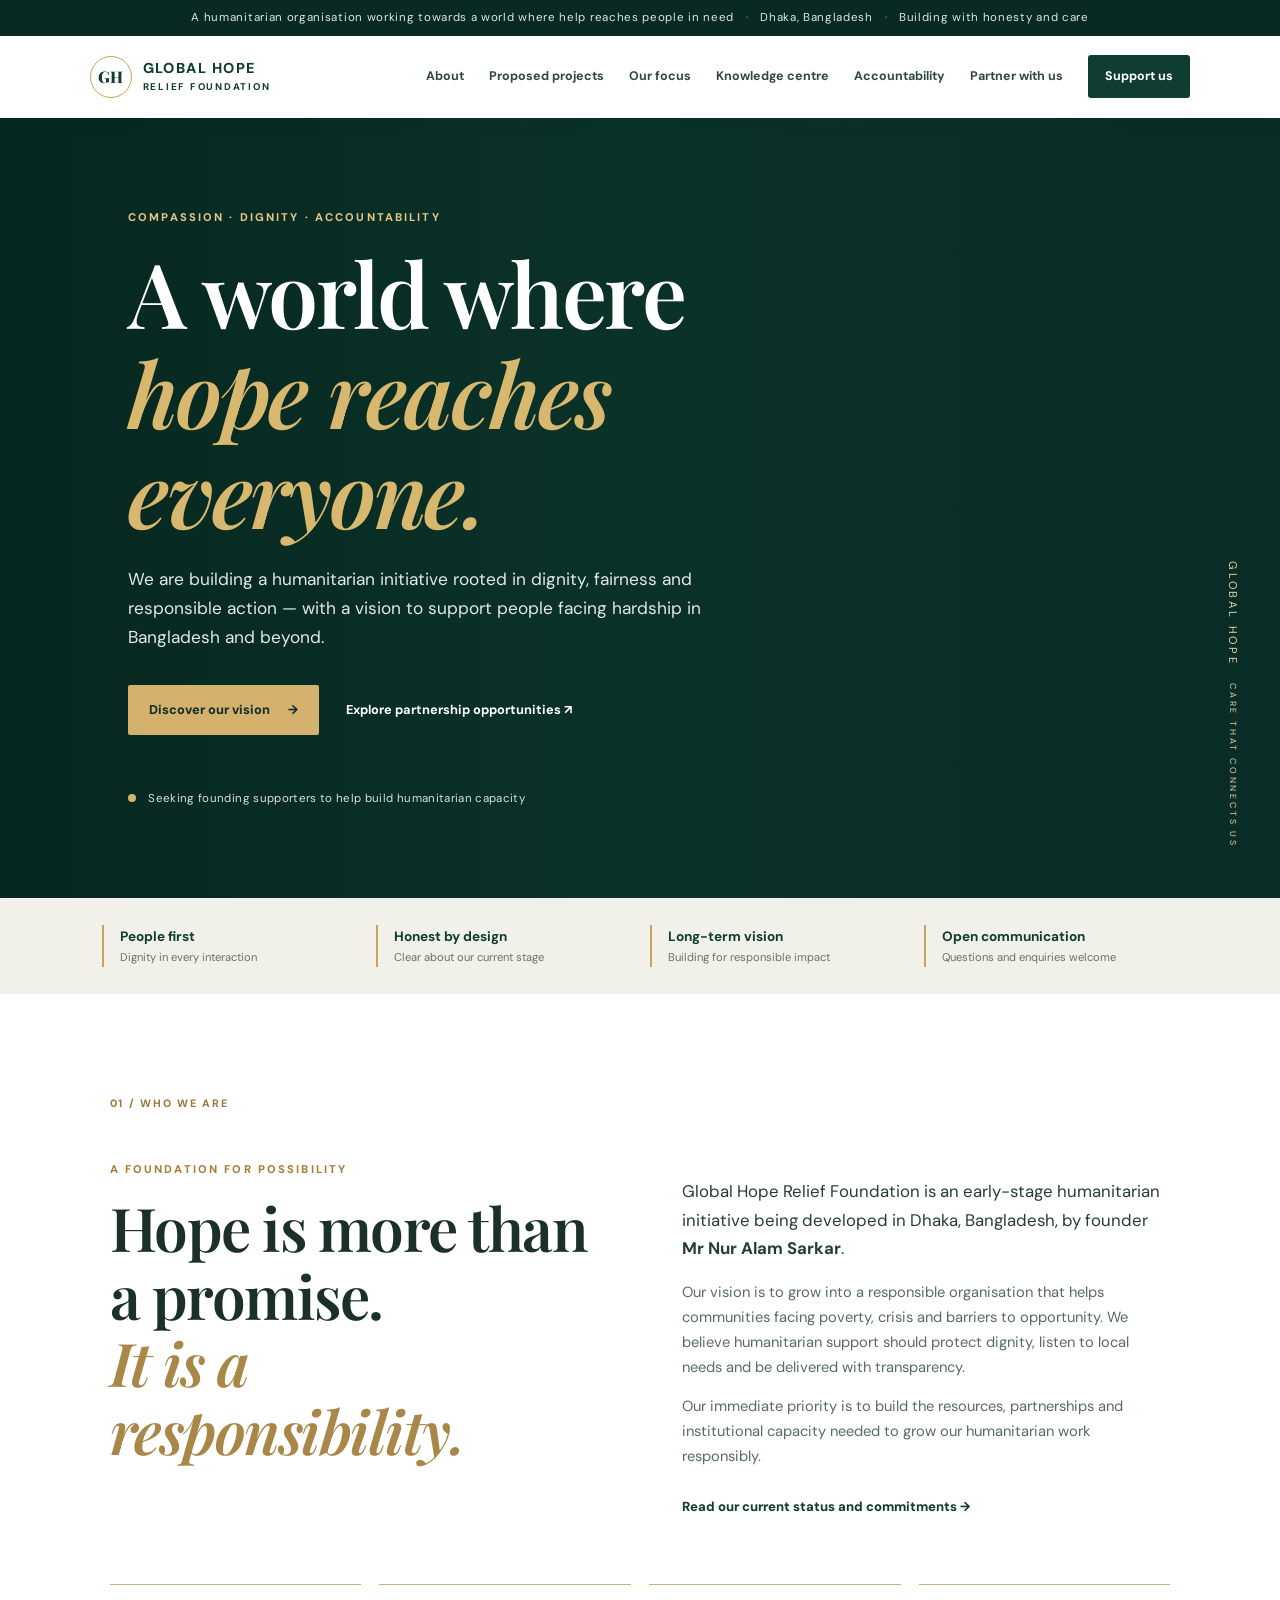
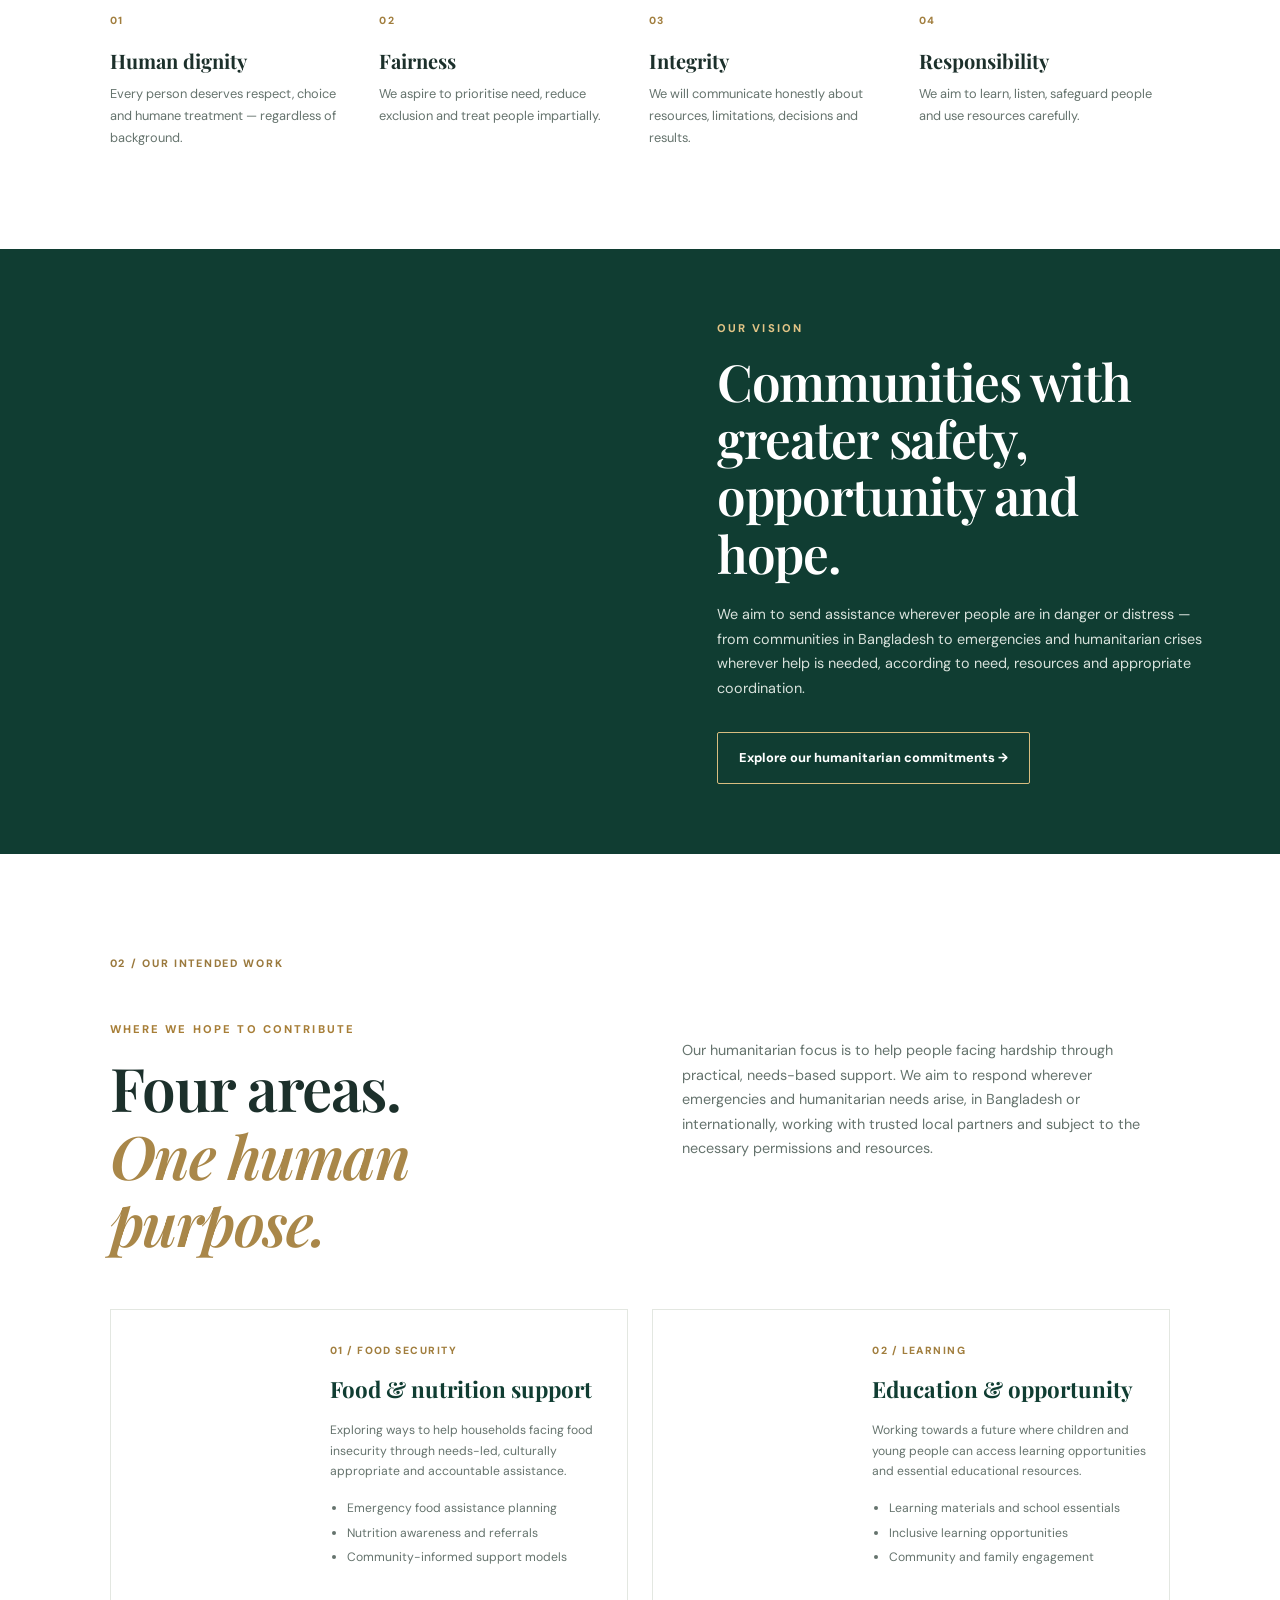
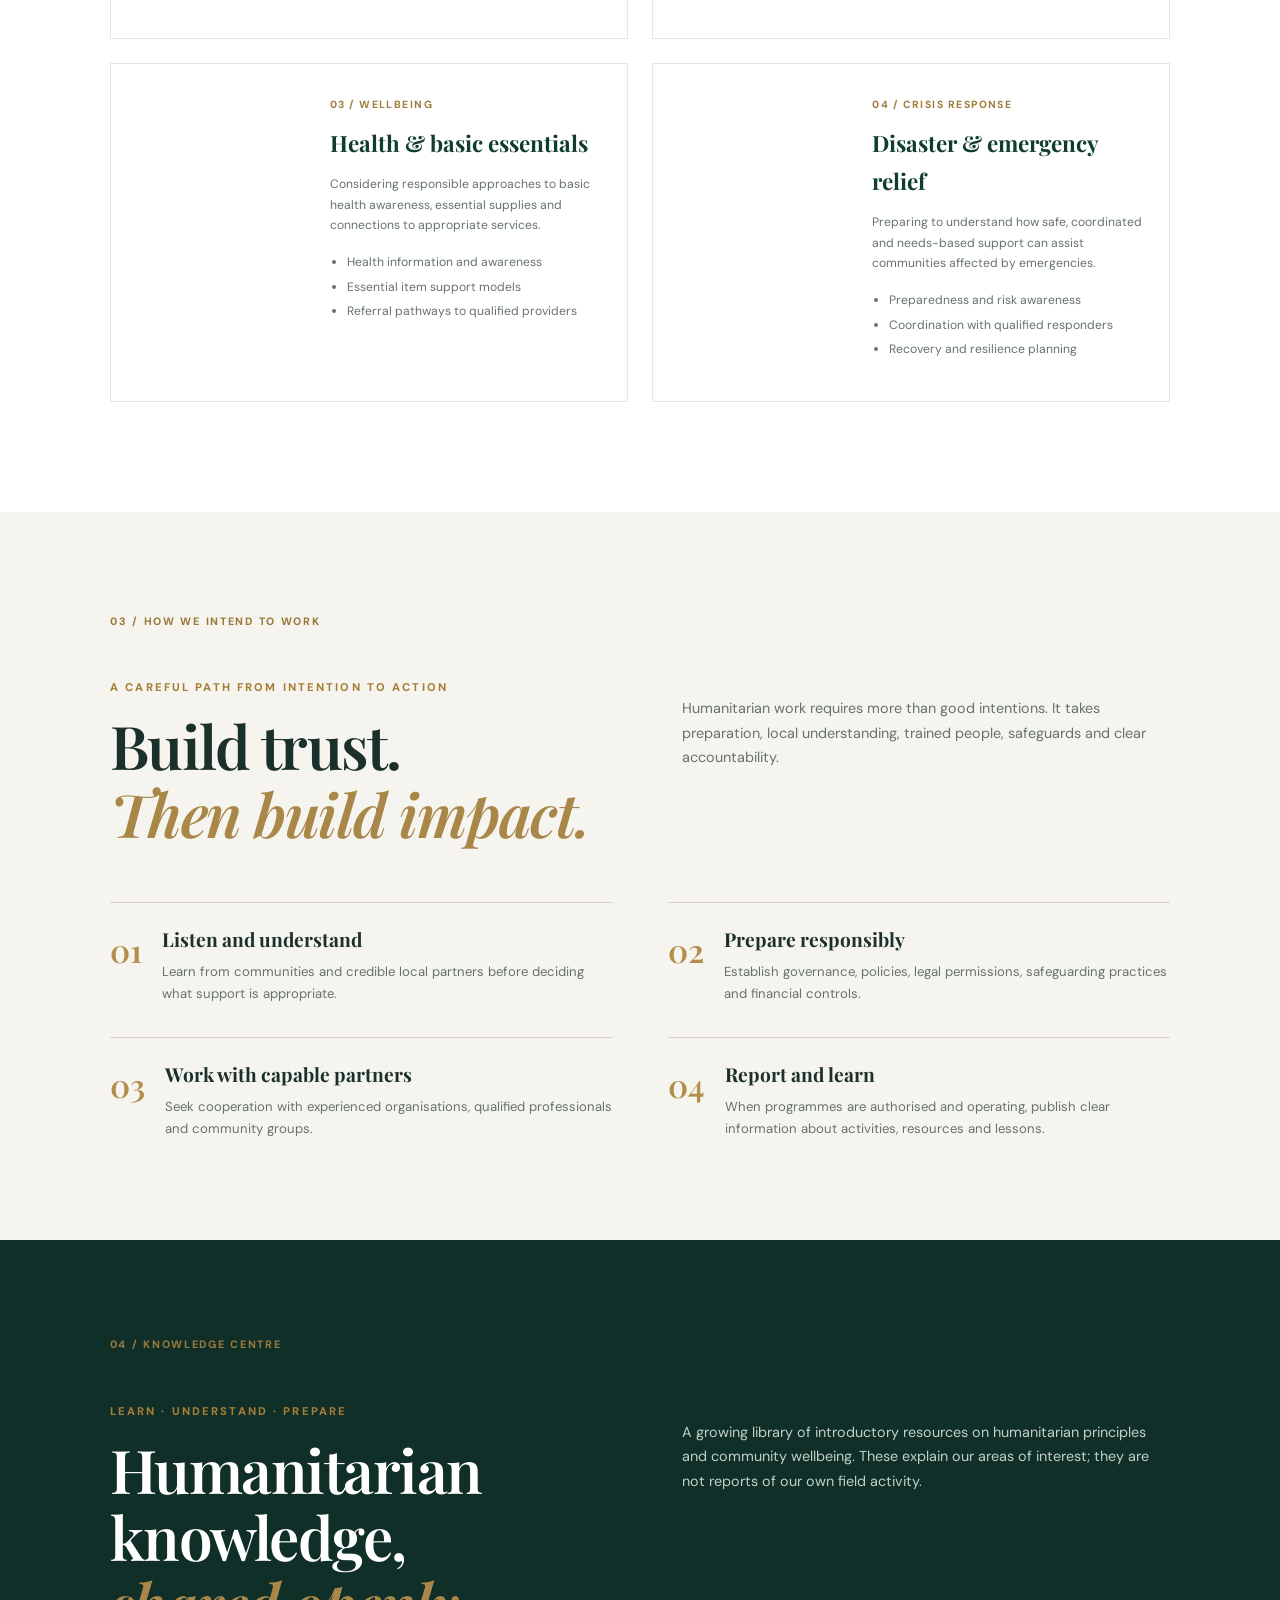
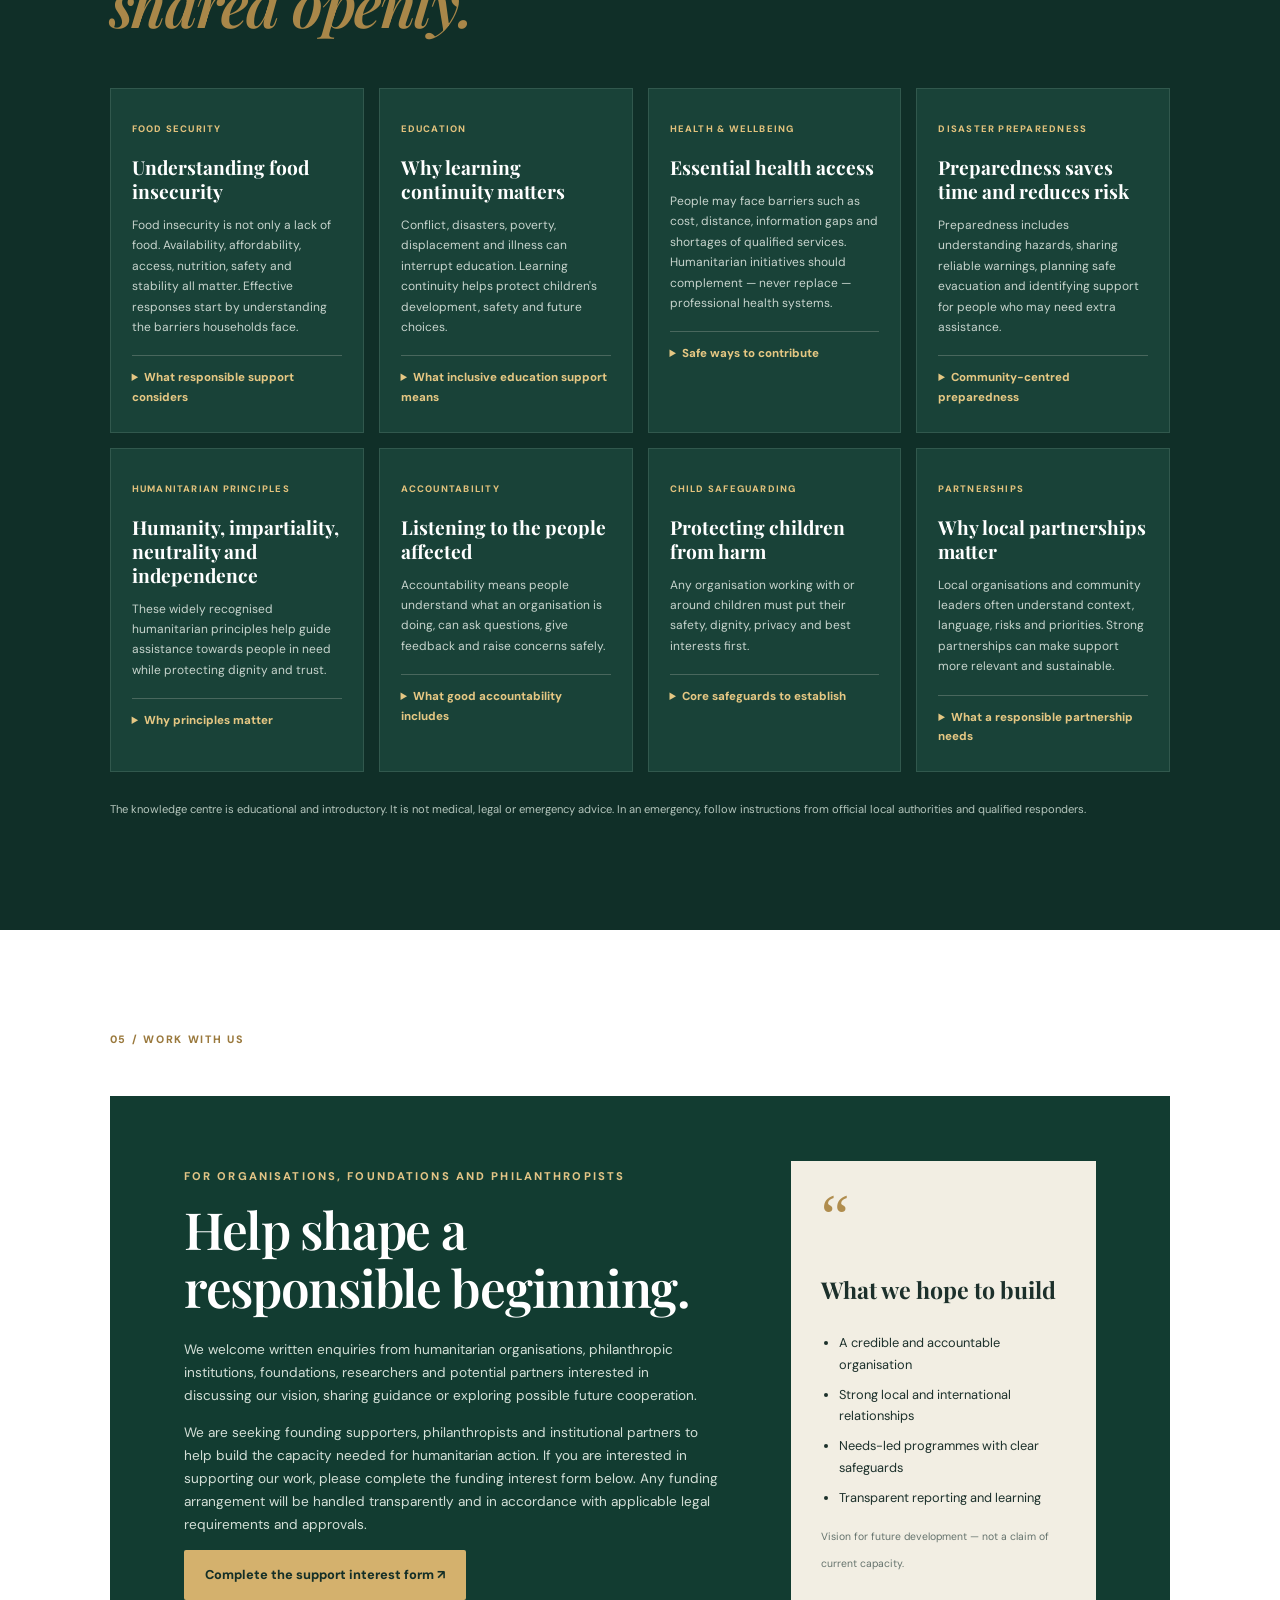
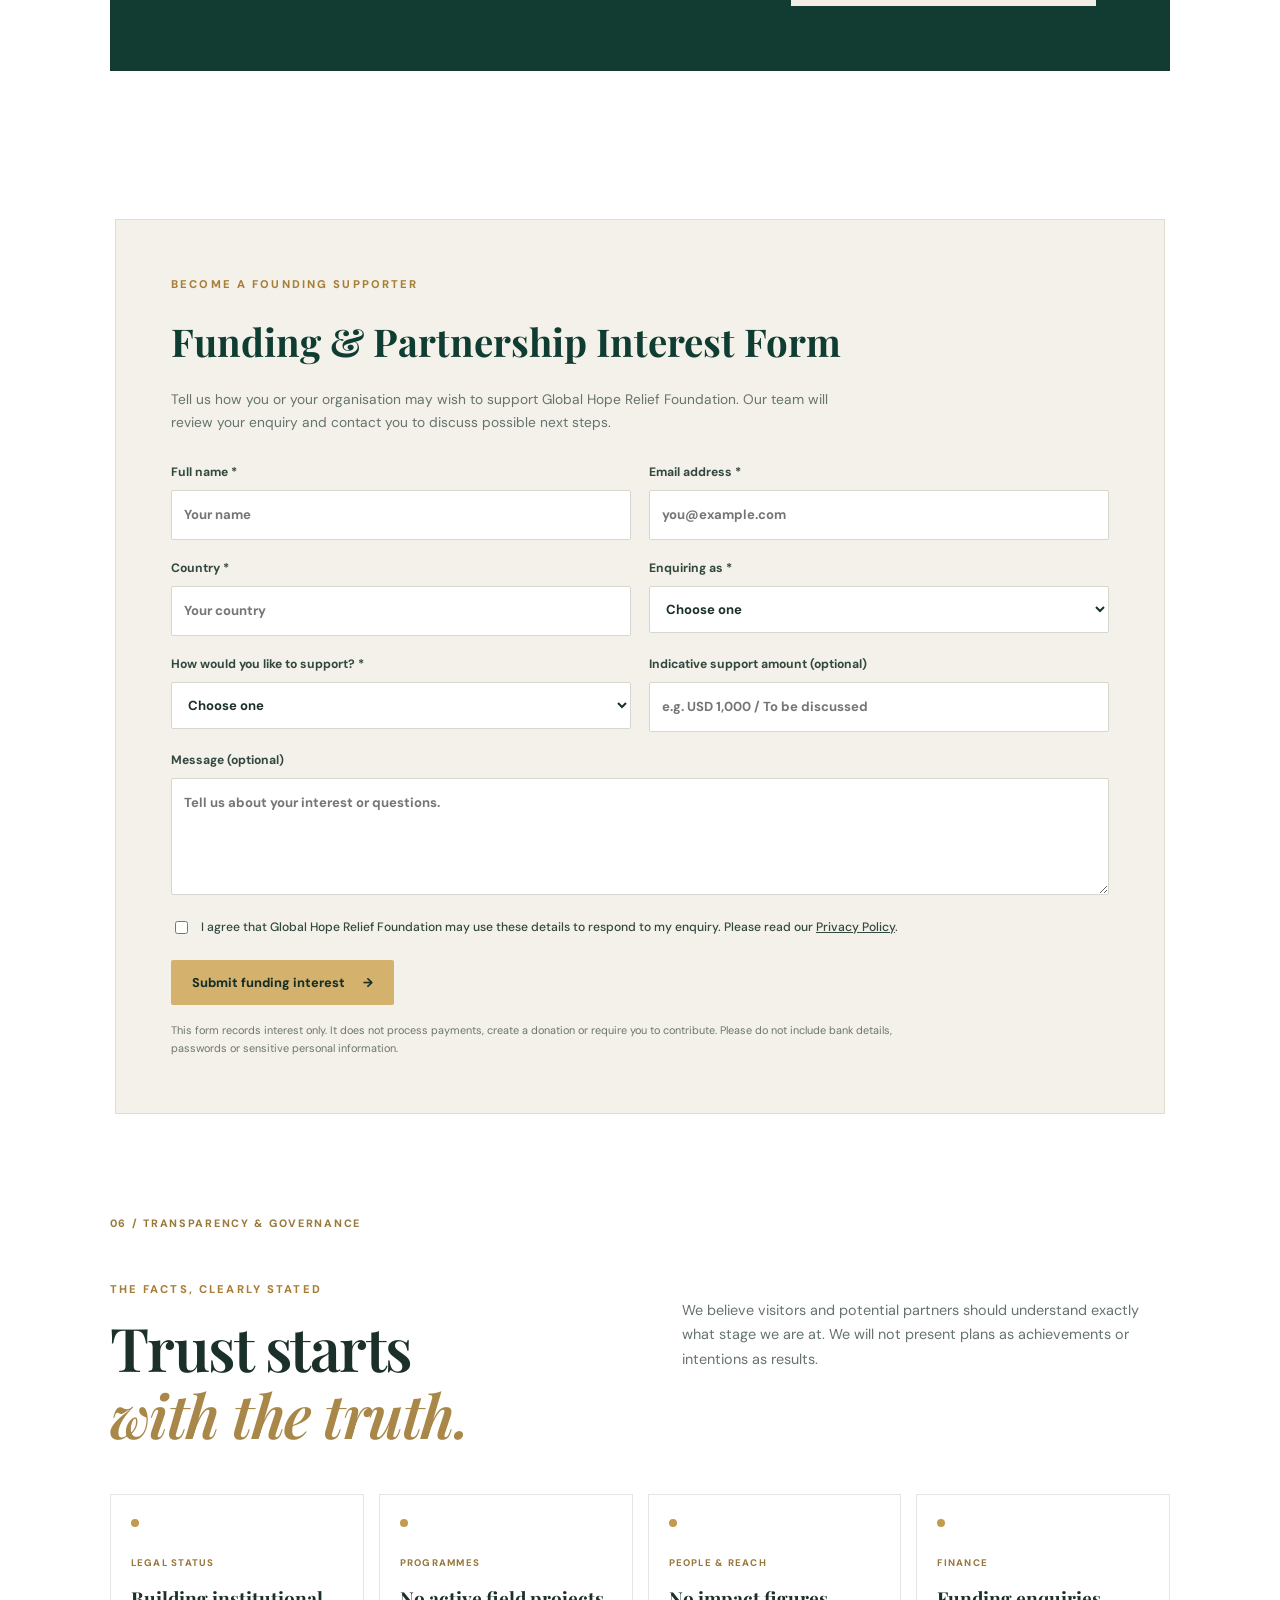
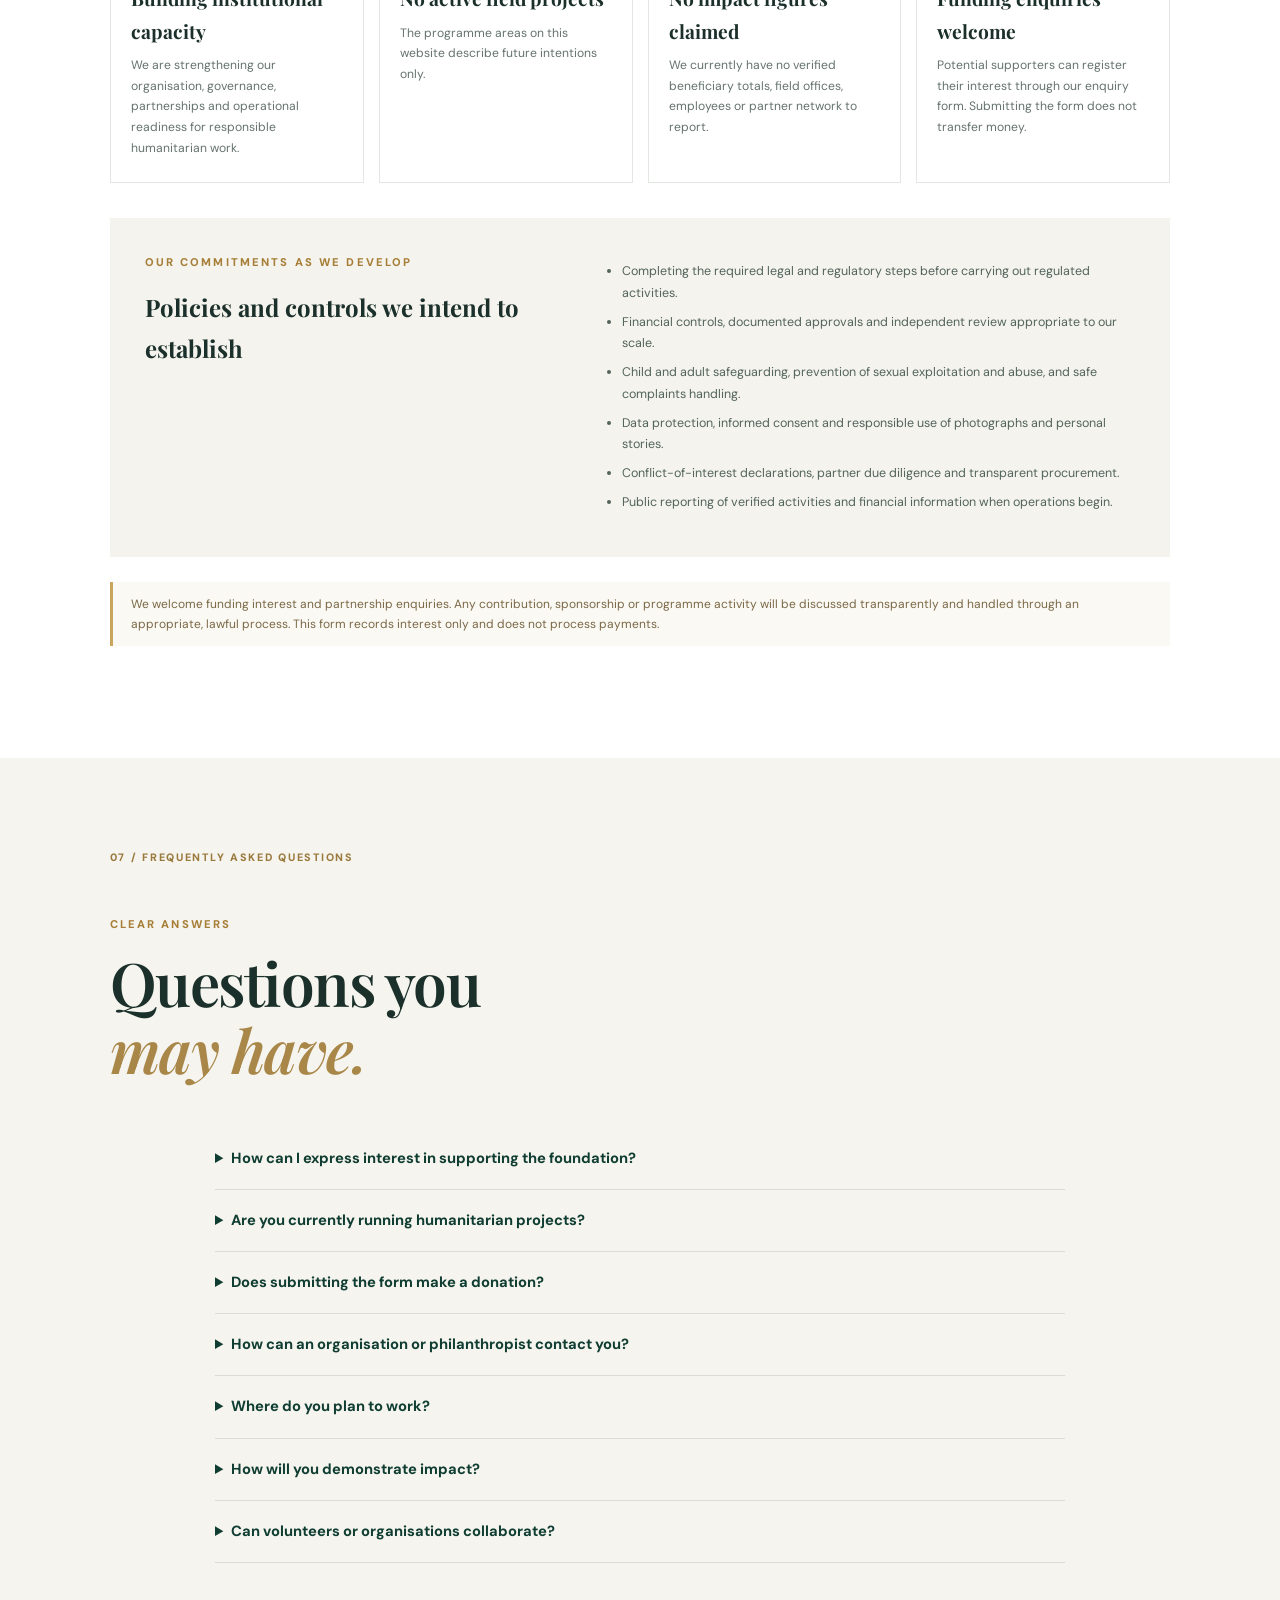
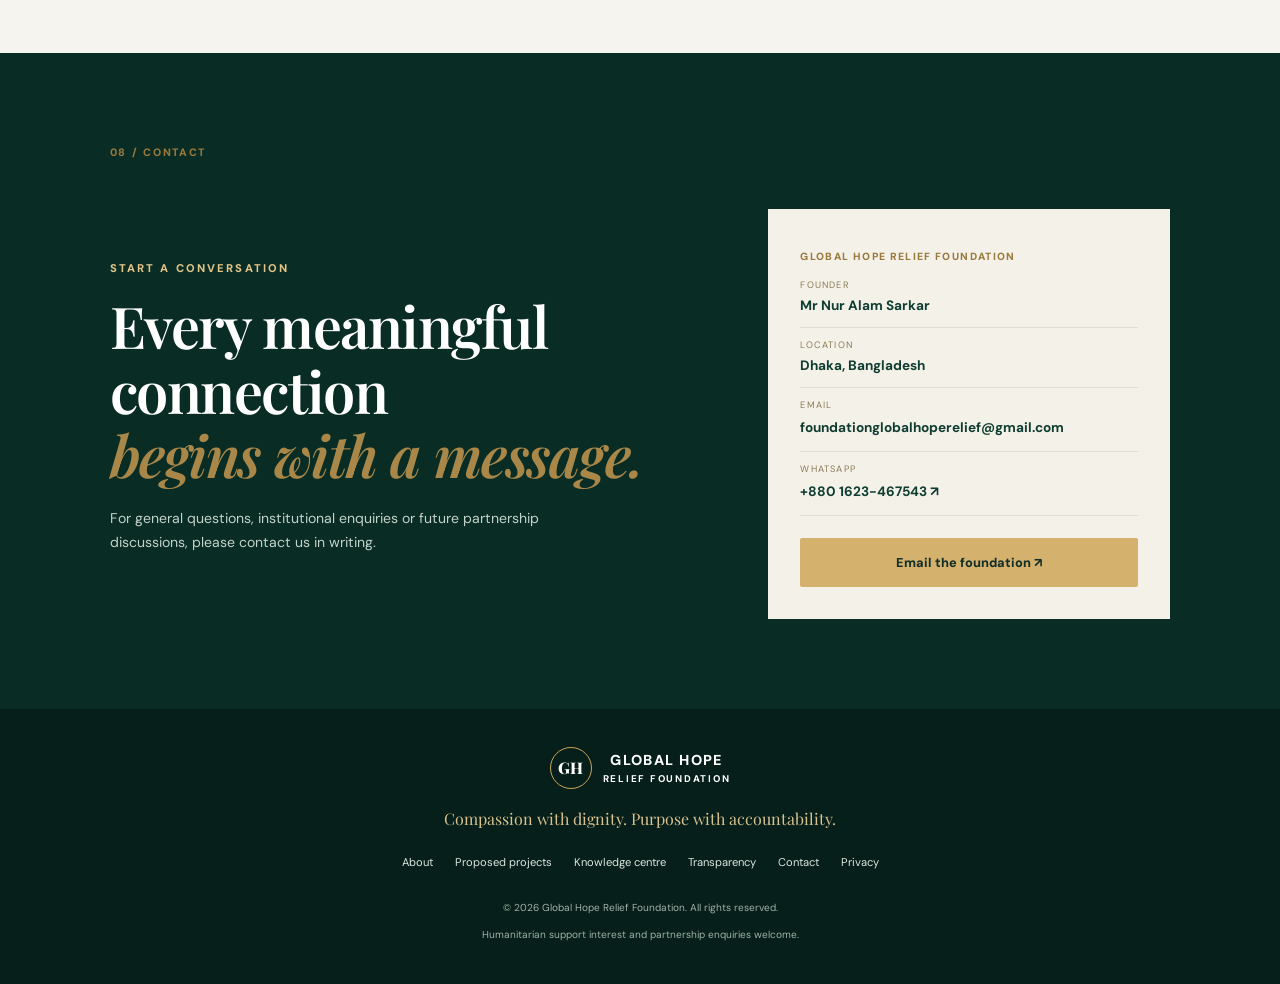
==== commit 287eaf37: "Improve homepage SEO, donor navigation and privacy links" ====
--- a/index.html
+++ b/index.html
@@ -2,9 +2,29 @@
 <html lang="en">
 <head>
 <meta charset="utf-8"><meta name="viewport" content="width=device-width,initial-scale=1">
-<meta name="description" content="Global Hope Relief Foundation is a humanitarian initiative in formation in Dhaka, Bangladesh. Explore our mission, planned programmes, humanitarian knowledge centre, accountability commitments and partnership enquiries.">
+<meta name="description" content="Global Hope Relief Foundation is an early-stage humanitarian initiative in Bangladesh. Learn about our proposed relief, food, education and health priorities, accountability commitments and ways to express support.">
 <meta name="theme-color" content="#103d32">
-<title>Global Hope Relief Foundation | Dignity, Hope & Humanitarian Action</title>
+<meta name="robots" content="index,follow,max-image-preview:large">
+<link rel="canonical" href="https://globalhoperelief.github.io/global-hope-relief-foundation/">
+<meta property="og:type" content="website">
+<meta property="og:title" content="Global Hope Relief Foundation | Humanitarian Support in Bangladesh">
+<meta property="og:description" content="Explore our humanitarian vision, proposed programmes, accountability commitments and support enquiry options.">
+<meta property="og:url" content="https://globalhoperelief.github.io/global-hope-relief-foundation/">
+<meta property="og:site_name" content="Global Hope Relief Foundation">
+<meta name="twitter:card" content="summary">
+<meta name="twitter:title" content="Global Hope Relief Foundation">
+<meta name="twitter:description" content="A humanitarian initiative in Bangladesh, building responsibly for people facing hardship.">
+<title>Global Hope Relief Foundation | Humanitarian Support in Bangladesh</title>
+<script type="application/ld+json">
+{
+  "@context": "https://schema.org",
+  "@type": "Organization",
+  "name": "Global Hope Relief Foundation",
+  "url": "https://globalhoperelief.github.io/global-hope-relief-foundation/",
+  "email": "foundationglobalhoperelief@gmail.com",
+  "description": "An early-stage humanitarian initiative in Bangladesh developing proposed programmes in relief, food security, education and basic wellbeing."
+}
+</script>
 <link rel="preconnect" href="https://fonts.googleapis.com"><link rel="preconnect" href="https://fonts.gstatic.com" crossorigin>
 <link href="https://fonts.googleapis.com/css2?family=DM+Sans:wght@400;500;600;700;800&family=Playfair+Display:wght@600;700&display=swap" rel="stylesheet">
 <link rel="stylesheet" href="styles.css">
@@ -14,7 +34,7 @@
 <header class="site-header">
 <a class="brand" href="#home"><span class="brand-mark">GH</span><span>GLOBAL HOPE<strong>RELIEF FOUNDATION</strong></span></a>
 <button class="menu" id="menu" aria-label="Open navigation" aria-expanded="false">☰</button>
-<nav id="nav"><a href="#about">About</a><a href="#programmes">Our focus</a><a href="#knowledge">Knowledge centre</a><a href="#accountability">Accountability</a><a href="#partnership">Partner with us</a><a class="nav-cta" href="#funding-form">Support us</a></nav>
+<nav id="nav"><a href="#about">About</a><a href="projects.html">Proposed projects</a><a href="#programmes">Our focus</a><a href="#knowledge">Knowledge centre</a><a href="#accountability">Accountability</a><a href="#partnership">Partner with us</a><a class="nav-cta" href="#funding-form">Support us</a></nav>
 </header>
 <main id="home">
 <section class="hero">
@@ -59,9 +79,9 @@
 <section class="section partnership" id="partnership"><div class="section-label">05 / WORK WITH US</div><div class="partnership-panel"><div><p class="kicker light">For organisations, foundations and philanthropists</p><h2>Help shape a responsible beginning.</h2><p>We welcome written enquiries from humanitarian organisations, philanthropic institutions, foundations, researchers and potential partners interested in discussing our vision, sharing guidance or exploring possible future cooperation.</p><p>We are seeking founding supporters, philanthropists and institutional partners to help build the capacity needed for humanitarian action. If you are interested in supporting our work, please complete the funding interest form below. Any funding arrangement will be handled transparently and in accordance with applicable legal requirements and approvals.</p><a class="button gold" href="#funding-form">Complete the support interest form ↗</a></div><div class="partner-aside"><span class="big-quote">“</span><h3>What we hope to build</h3><ul><li>A credible and accountable organisation</li><li>Strong local and international relationships</li><li>Needs-led programmes with clear safeguards</li><li>Transparent reporting and learning</li></ul><small>Vision for future development — not a claim of current capacity.</small></div></div></section>
 
 <div class="funding-form-wrap" id="funding-form">
-<div class="funding-form-intro"><p class="kicker">Become a founding supporter</p><h3>Funding &amp; Partnership Interest Form</h3><p>Tell us how you or your organisation may wish to support Global Hope Relief Foundation. Our team will review your enquiry and contact you to discuss possible next steps.</p><p id="form-success" class="form-success" role="status" aria-live="polite" hidden>Thank you. Your enquiry has been submitted. We appreciate your interest in Global Hope Relief Foundation.</p></div>
-<form class="funding-form" action="https://formsubmit.co/foundationglobalhoperelief@gmail.com" method="POST">
-<input type="hidden" name="_subject" value="New Funding / Partnership Interest - Global Hope Relief Foundation"><input type="hidden" name="_template" value="table"><input type="hidden" name="_captcha" value="true"><input type="hidden" name="_url" value="https://globalhoperelief.github.io/global-hope-relief-foundation/"><input type="hidden" name="_autoresponse" value="Thank you for contacting Global Hope Relief Foundation. We have received your expression of interest and will review it. A member of our team will contact you if further discussion is appropriate. This is not a confirmation of a donation or funding commitment."><input type="hidden" name="_next" value="https://globalhoperelief.github.io/global-hope-relief-foundation/?form=received#funding-form">
+<div class="funding-form-intro"><p class="kicker">Become a founding supporter</p><h3>Funding &amp; Partnership Interest Form</h3><p>Tell us how you or your organisation may wish to support Global Hope Relief Foundation. Our team will review your enquiry and contact you to discuss possible next steps.</p><div id="form-success" class="form-success" role="status" aria-live="polite" hidden><h3>Thank You for Your Support!</h3><p>Your donor / partnership interest form has been submitted successfully. We have received the information you provided.</p><p>A confirmation email has been sent to your email address. Our team will review your enquiry and contact you directly if further discussion is needed.</p><p><strong>Thank you for standing with humanitarian work.</strong><br>Global Hope Relief Foundation</p></div></div>
+<form class="funding-form" action="https://formsubmit.co/70f555f6b50c690ef6c603eacdca0e98" method="POST">
+<input type="hidden" name="_subject" value="New Funding / Partnership Interest - Global Hope Relief Foundation"><input type="hidden" name="_template" value="table"><input type="hidden" name="_captcha" value="true"><input type="hidden" name="_url" value="https://globalhoperelief.github.io/global-hope-relief-foundation/"><input type="hidden" name="_autoresponse" value="Thank you for contacting Global Hope Relief Foundation. We have successfully received your donor / partnership interest form. Our team will review the information you provided and contact you directly if further discussion is needed.\n\nWith appreciation,\nAFIF\nRepresentative, Global Hope Relief Foundation"><input type="hidden" name="_next" value="https://globalhoperelief.github.io/global-hope-relief-foundation/?form=received#funding-form">
 <div class="form-grid">
 <label>Full name *<input name="Full name" type="text" autocomplete="name" required maxlength="120" placeholder="Your name"></label>
 <label>Email address *<input name="email" type="email" autocomplete="email" required maxlength="160" placeholder="you@example.com"></label>
@@ -71,7 +91,7 @@
 <label>Indicative support amount (optional)<input name="Indicative amount" type="text" maxlength="100" placeholder="e.g. USD 1,000 / To be discussed"></label>
 <label class="full-field">Message (optional)<textarea name="Message" rows="4" maxlength="2000" placeholder="Tell us about your interest or questions."></textarea></label>
 </div>
-<label class="consent"><input type="checkbox" name="Consent" value="I agree to be contacted about this enquiry." required><span>I agree that Global Hope Relief Foundation may use these details to respond to my enquiry.</span></label>
+<label class="consent"><input type="checkbox" name="Consent" value="I agree to be contacted about this enquiry." required><span>I agree that Global Hope Relief Foundation may use these details to respond to my enquiry. Please read our <a href="privacy.html" target="_blank" rel="noopener">Privacy Policy</a>.</span></label>
 <button class="button gold form-submit" type="submit">Submit funding interest <span>→</span></button>
 <p class="form-disclaimer">This form records interest only. It does not process payments, create a donation or require you to contribute. Please do not include bank details, passwords or sensitive personal information.</p>
 </form></div>
@@ -93,6 +113,6 @@
 
 <section class="contact-section" id="contact"><div class="section"><div class="section-label">08 / CONTACT</div><div class="contact-grid"><div><p class="kicker light">Start a conversation</p><h2>Every meaningful connection<br><em>begins with a message.</em></h2><p>For general questions, institutional enquiries or future partnership discussions, please contact us in writing.</p></div><div class="contact-card"><span>GLOBAL HOPE RELIEF FOUNDATION</span><p><small>FOUNDER</small><strong>Mr Nur Alam Sarkar</strong></p><p><small>LOCATION</small><strong>Dhaka, Bangladesh</strong></p><p><small>EMAIL</small><a href="mailto:foundationglobalhoperelief@gmail.com">foundationglobalhoperelief@gmail.com</a></p><p><small>WHATSAPP</small><a href="https://wa.me/8801623467543" target="_blank" rel="noopener">+880 1623-467543 ↗</a></p><a class="button gold full" href="mailto:foundationglobalhoperelief@gmail.com">Email the foundation ↗</a></div></div></div></section>
 </main>
-<footer><a class="brand footer-brand" href="#home"><span class="brand-mark">GH</span><span>GLOBAL HOPE<strong>RELIEF FOUNDATION</strong></span></a><p>Compassion with dignity. Purpose with accountability.</p><div class="footer-links"><a href="#about">About</a><a href="#knowledge">Knowledge centre</a><a href="#accountability">Transparency</a><a href="#contact">Contact</a></div><small>© <span id="year"></span> Global Hope Relief Foundation. All rights reserved. <br>Humanitarian support interest and partnership enquiries welcome.</small></footer>
+<footer><a class="brand footer-brand" href="#home"><span class="brand-mark">GH</span><span>GLOBAL HOPE<strong>RELIEF FOUNDATION</strong></span></a><p>Compassion with dignity. Purpose with accountability.</p><div class="footer-links"><a href="#about">About</a><a href="projects.html">Proposed projects</a><a href="#knowledge">Knowledge centre</a><a href="#accountability">Transparency</a><a href="#contact">Contact</a><a href="privacy.html">Privacy</a></div><small>© <span id="year"></span> Global Hope Relief Foundation. All rights reserved. <br>Humanitarian support interest and partnership enquiries welcome.</small></footer>
 <script src="script.js"></script>
 </body></html>
--- a/styles.css
+++ b/styles.css
@@ -1,2 +1,6 @@
 :root{--green:#103d32;--deep:#092b25;--gold:#c9a45c;--cream:#f6f4ee;--ink:#1c302b;--muted:#65736d;--line:#e3e7e1}*{box-sizing:border-box}html{scroll-behavior:smooth;scroll-padding-top:90px}body{margin:0;color:var(--ink);font-family:'DM Sans',Arial,sans-serif;line-height:1.7}a{color:inherit}.topline{background:#082a23;color:#dce7df;text-align:center;padding:8px 16px;font-size:.72rem;letter-spacing:.06em}.topline span{color:var(--gold);padding:0 8px}.site-header{height:82px;padding:0 7%;display:flex;align-items:center;justify-content:space-between;background:#fff;position:sticky;top:0;z-index:20;box-shadow:0 3px 18px #102a2410}.brand{display:flex;gap:11px;align-items:center;text-decoration:none;color:var(--green);font-weight:800;letter-spacing:.1em;font-size:.9rem;line-height:1.25}.brand strong{display:block;font-size:.61rem;letter-spacing:.18em;margin-top:4px}.brand-mark{width:42px;height:42px;border:1px solid var(--gold);border-radius:50%;display:grid;place-items:center;font-family:'Playfair Display',serif;font-size:1rem;letter-spacing:0}nav{display:flex;align-items:center;gap:25px}nav a{text-decoration:none;font-size:.78rem;font-weight:700;color:#31483f}nav a:hover,.inline-link:hover{color:#a47b31}.nav-cta{background:var(--green);color:white;padding:11px 17px;border-radius:3px}.menu{display:none;border:0;background:none;font-size:1.6rem;color:var(--green)}.hero{min-height:650px;position:relative;display:flex;align-items:center;overflow:hidden;background:var(--deep);color:#fff}.hero-image{position:absolute;inset:0;background:url('https://images.unsplash.com/photo-1488521787991-ed7bbaae773c?auto=format&fit=crop&w=2000&q=85') center 42%/cover;opacity:.48}.hero-shade{position:absolute;inset:0;background:linear-gradient(90deg,#06271ff2 0%,#0b3329d9 48%,#0b332944 100%)}.hero-inner{position:relative;z-index:1;padding:90px 10%;max-width:900px}.kicker{color:#a77e37;font-size:.7rem;font-weight:800;letter-spacing:.19em;text-transform:uppercase;margin:0 0 15px}.kicker.light{color:#e2c486}.hero h1,.section h2,.section-heading h2,.vision-content h2,.partnership-panel h2,.contact-grid h2{font-family:'Playfair Display',Georgia,serif;font-weight:600;line-height:1.12;letter-spacing:-.025em}.hero h1{font-size:clamp(3.3rem,7vw,6.4rem);margin:0 0 22px}.hero h1 em,.section h2 em,.section-heading h2 em,.contact-grid h2 em{color:#d8b76f;font-weight:600}.hero-lead{font-size:1.08rem;max-width:620px;color:#e1e9e3}.hero-actions{display:flex;align-items:center;gap:27px;flex-wrap:wrap;margin-top:32px}.button{display:inline-flex;align-items:center;gap:18px;padding:14px 21px;text-decoration:none;font-size:.8rem;font-weight:800;border-radius:2px;transition:.2s}.button.gold{background:#d4b16d;color:#142f27}.button.gold:hover{background:#e6c984;transform:translateY(-2px)}.text-link{font-size:.8rem;font-weight:700;text-decoration:none}.light-link{color:#fff}.hero-note{margin-top:54px;color:#d7e0d9;font-size:.72rem;letter-spacing:.03em}.pulse{display:inline-block;width:8px;height:8px;background:#d5b36d;border-radius:50%;margin-right:9px}.hero-side{position:absolute;right:3%;bottom:50px;writing-mode:vertical-rl;letter-spacing:.25em;font-size:.7rem;color:#e3d2a9}.hero-side span{font-size:.55rem;margin-top:12px}.trust-strip{display:grid;grid-template-columns:repeat(4,1fr);padding:27px 8%;background:#f1f1e9;gap:20px}.trust-strip div{border-left:2px solid var(--gold);padding-left:16px}.trust-strip strong,.trust-strip span{display:block}.trust-strip strong{font-size:.85rem;color:var(--green)}.trust-strip span{font-size:.7rem;color:var(--muted)}.section{max-width:1240px;margin:auto;padding:100px 7%}.section-label{font-size:.67rem;font-weight:800;letter-spacing:.16em;color:#9a793d;margin-bottom:48px}.two-col,.section-heading{display:grid;grid-template-columns:1fr 1fr;gap:8%;align-items:start}.section h2,.section-heading h2{font-size:clamp(2.5rem,4.7vw,4.2rem);margin:0}.section h2 em,.section-heading h2 em{color:#a98749}.body-copy{color:#596b63;font-size:.92rem}.body-copy .lead{font-size:1.05rem;color:#263e34}.inline-link{display:inline-block;margin-top:12px;color:var(--green);font-weight:800;font-size:.82rem;text-decoration:none}.values-grid{display:grid;grid-template-columns:repeat(4,1fr);gap:18px;margin-top:65px}.values-grid article{border-top:1px solid #c7b17e;padding:20px 12px 0 0}.values-grid article span,.number{font-size:.65rem;letter-spacing:.14em;color:#a17e3e;font-weight:800}.values-grid h3{font-family:'Playfair Display',serif;font-size:1.25rem;margin:12px 0 5px}.values-grid p{font-size:.8rem;color:var(--muted);margin:0}.vision-band{background:var(--green);color:white;display:grid;grid-template-columns:1fr 1fr;min-height:450px}.vision-photo{background:url('https://images.unsplash.com/photo-1469571486292-0ba58a3f068b?auto=format&fit=crop&w=1200&q=85') center/cover;min-height:380px}.vision-content{padding:70px 12%;align-self:center}.vision-content h2{font-size:clamp(2.2rem,4vw,3.5rem);margin:0 0 20px}.vision-content p:not(.kicker){color:#d8e2dc;font-size:.9rem}.button.outline{border:1px solid #d8bd80;color:#fff;margin-top:18px}.programmes{padding-bottom:110px}.section-intro{color:var(--muted);max-width:490px;font-size:.9rem;margin-top:18px}.programme-grid{display:grid;grid-template-columns:repeat(2,1fr);gap:24px;margin-top:52px}.programme-card{display:grid;grid-template-columns:38% 1fr;border:1px solid var(--line);background:white;min-height:330px}.programme-img{background-size:cover;background-position:center;min-height:100%}.programme-img.food{background-image:url('https://images.unsplash.com/photo-1547592180-85f173990554?auto=format&fit=crop&w=800&q=80')}.programme-img.education{background-image:url('https://images.unsplash.com/photo-1503676260728-1c00da094a0b?auto=format&fit=crop&w=800&q=80')}.programme-img.health{background-image:url('https://images.unsplash.com/photo-1576091160399-112ba8d25d1d?auto=format&fit=crop&w=800&q=80')}.programme-img.relief{background-image:url('https://images.unsplash.com/photo-1547683905-f686c993aae5?auto=format&fit=crop&w=800&q=80')}.programme-body{padding:25px 23px}.programme-body h3{font-family:'Playfair Display',serif;font-size:1.4rem;color:var(--green);margin:8px 0}.programme-body p,.programme-body li{font-size:.76rem;color:var(--muted)}.programme-body ul{padding-left:17px}.programme-body li{margin:4px 0}.status{display:inline-block;background:#f5f0e5;color:#82642f;padding:5px 8px;font-size:.62rem;font-weight:800;margin-top:8px}.approach{background:var(--cream);max-width:none;padding-left:max(7%,calc((100% - 1060px)/2));padding-right:max(7%,calc((100% - 1060px)/2))}.steps{display:grid;grid-template-columns:1fr 1fr;gap:32px 55px;margin-top:55px}.steps article{display:flex;gap:20px;border-top:1px solid #d9d4c7;padding-top:20px}.steps b{font-family:'Playfair Display',serif;font-size:2rem;color:#b28e4d;font-weight:600}.steps h3{margin:0 0 5px;font-family:'Playfair Display',serif;font-size:1.2rem}.steps p{margin:0;color:var(--muted);font-size:.82rem}.knowledge{background:#102f28;color:#fff}.knowledge .section{padding-top:95px;padding-bottom:100px}.knowledge .section-heading h2{color:#fff}.knowledge .section-intro{color:#c1d0c7}.knowledge-grid{display:grid;grid-template-columns:repeat(4,1fr);gap:15px;margin-top:50px}.knowledge-grid article{padding:24px 21px;background:#194238;border:1px solid #31584d;min-height:280px}.article-tag{font-size:.59rem;letter-spacing:.13em;color:#e1c17c;font-weight:800}.knowledge-grid h3{font-family:'Playfair Display',serif;font-size:1.2rem;line-height:1.25;margin:15px 0 10px}.knowledge-grid p{font-size:.75rem;color:#c7d4cd}.knowledge-grid details{border-top:1px solid #49675d;margin-top:18px;padding-top:12px}.knowledge-grid summary{font-size:.72rem;font-weight:800;color:#e5c783;cursor:pointer}.knowledge-grid details p{margin-bottom:0}.knowledge-note{font-size:.7rem;color:#b4c5bc;margin-top:28px}.partnership-panel{background:#123c31;color:#fff;padding:65px 7%;display:grid;grid-template-columns:1.4fr .8fr;gap:8%;align-items:center}.partnership-panel h2{font-size:clamp(2.4rem,4vw,4rem);margin:0 0 22px}.partnership-panel p:not(.kicker){color:#d3dfd7;font-size:.85rem}.partner-aside{background:#f2eee3;color:var(--ink);padding:30px}.big-quote{font-family:Georgia,serif;font-size:4rem;color:#b08d4e;line-height:.8}.partner-aside h3{font-family:'Playfair Display',serif;font-size:1.45rem}.partner-aside ul{padding-left:18px;font-size:.8rem}.partner-aside li{margin:8px 0}.partner-aside small{font-size:.65rem;color:var(--muted)}.accountability .section-heading{margin-bottom:45px}.status-grid{display:grid;grid-template-columns:repeat(4,1fr);gap:15px}.status-grid article{padding:24px 20px;border:1px solid var(--line)}.status-dot{width:8px;height:8px;border-radius:50%;display:block;margin-bottom:20px}.status-dot.amber{background:#c39b50}.status-grid small{font-size:.6rem;letter-spacing:.13em;color:#98783d;font-weight:800}.status-grid h3{font-family:'Playfair Display',serif;font-size:1.2rem;margin:8px 0}.status-grid p{font-size:.76rem;color:var(--muted);margin:0}.policy-box{display:grid;grid-template-columns:1fr 1.4fr;gap:8%;background:#f4f3ed;padding:35px;margin-top:35px}.policy-box h3{font-family:'Playfair Display',serif;font-size:1.5rem;margin:0}.policy-box ul{margin:0;padding-left:18px;color:#53645c;font-size:.78rem}.policy-box li{margin:8px 0}.legal-note{font-size:.75rem;color:#7a6847;border-left:3px solid var(--gold);padding:12px 18px;margin-top:25px;background:#fbf9f3}.faq-section{background:#f5f4ee}.faq-section .section{padding-top:90px;padding-bottom:90px}.faq-list{max-width:850px;margin:45px auto 0}.faq-list details{border-bottom:1px solid #d9ddd5;padding:18px 0}.faq-list summary{cursor:pointer;font-weight:700;color:var(--green);font-size:.92rem}.faq-list p{font-size:.82rem;color:var(--muted);max-width:760px}.contact-section{background:#092d25;color:#fff}.contact-section .section{padding-top:90px;padding-bottom:90px}.contact-grid{display:grid;grid-template-columns:1.1fr .8fr;gap:10%;align-items:center}.contact-grid h2{font-size:clamp(2.5rem,4.5vw,4rem);margin:0 0 20px}.contact-grid>div:first-child>p:not(.kicker){color:#c4d2ca;max-width:470px;font-size:.88rem}.contact-card{background:#f4f1e8;color:var(--ink);padding:32px}.contact-card>span{font-size:.65rem;letter-spacing:.13em;color:#9a793d;font-weight:800}.contact-card p{border-bottom:1px solid #deded5;padding:10px 0;margin:0}.contact-card small,.contact-card strong{display:block}.contact-card small{font-size:.58rem;letter-spacing:.13em;color:#8b7956}.contact-card strong,.contact-card a:not(.button){font-size:.85rem;text-decoration:none;color:var(--green);font-weight:700}.button.full{display:flex;justify-content:center;margin-top:22px}footer{background:#061f1a;color:#dce6df;text-align:center;padding:38px 20px}footer .brand{color:white;justify-content:center}.footer-brand{margin:0 auto 15px;width:max-content}footer>p{font-family:'Playfair Display',serif;color:#d9c28e}.footer-links{display:flex;justify-content:center;gap:22px;margin:20px 0}.footer-links a{font-size:.7rem;color:#dce6df;text-decoration:none}footer>small{font-size:.63rem;color:#9fb2a7;line-height:1.8}@media(max-width:1050px){nav{gap:14px}nav a{font-size:.7rem}.knowledge-grid{grid-template-columns:repeat(2,1fr)}.status-grid{grid-template-columns:repeat(2,1fr)}.programme-card{grid-template-columns:1fr}.programme-img{min-height:180px}}@media(max-width:760px){.site-header{height:auto;min-height:72px;padding:12px 6%;flex-wrap:wrap}.menu{display:block}nav{display:none;width:100%;flex-direction:column;align-items:stretch;gap:0;padding:10px 0}nav.open{display:flex}nav a{padding:11px 4px;font-size:.82rem}.nav-cta{margin-top:6px;text-align:center}.hero{min-height:600px}.hero-inner{padding:75px 7%}.hero-side{display:none}.trust-strip{grid-template-columns:1fr 1fr;padding:25px 7%}.section{padding:70px 7%}.two-col,.section-heading,.vision-band,.partnership-panel,.policy-box,.contact-grid{grid-template-columns:1fr}.two-col,.section-heading{gap:20px}.values-grid{grid-template-columns:1fr 1fr}.vision-photo{min-height:260px}.vision-content{padding:55px 7%}.programme-grid{grid-template-columns:1fr}.programme-card{grid-template-columns:35% 1fr}.programme-img{min-height:100%}.steps{grid-template-columns:1fr;gap:25px}.partnership-panel{padding:45px 7%}.status-grid{grid-template-columns:1fr 1fr}.policy-box{gap:20px}.contact-card{margin-top:15px}}@media(max-width:480px){.topline{font-size:.58rem}.topline span{padding:0 3px}.hero h1{font-size:3rem}.hero-actions{align-items:flex-start;flex-direction:column;gap:15px}.trust-strip{gap:15px}.trust-strip span{font-size:.65rem}.values-grid,.knowledge-grid,.status-grid{grid-template-columns:1fr}.programme-card{grid-template-columns:1fr}.programme-img{min-height:190px}.programme-body{padding:22px}.section-label{margin-bottom:32px}.footer-links{gap:12px;flex-wrap:wrap}}
-.funding-form-wrap{max-width:1050px;margin:48px auto 0;background:#f3f1e9;padding:clamp(24px,5vw,55px);border:1px solid #e1ddcf}.funding-form-intro{max-width:700px;margin-bottom:28px}.funding-form-intro h3{font-family:'Playfair Display',Georgia,serif;font-size:clamp(1.8rem,3vw,2.6rem);color:var(--green);margin:0 0 12px}.funding-form-intro p:not(.kicker){font-size:.86rem;color:var(--muted)}.form-grid{display:grid;grid-template-columns:1fr 1fr;gap:18px}.funding-form label{display:block;font-size:.76rem;font-weight:700;color:#31483f}.funding-form input:not([type=checkbox]),.funding-form select,.funding-form textarea{display:block;width:100%;margin-top:7px;padding:13px 12px;border:1px solid #d4d8d0;border-radius:2px;background:#fff;color:var(--ink);font:inherit;font-size:.82rem}.funding-form input:focus,.funding-form select:focus,.funding-form textarea:focus{outline:2px solid #c9a45c;outline-offset:1px}.funding-form textarea{resize:vertical}.full-field{grid-column:1/-1}.funding-form .consent{display:flex;gap:10px;align-items:flex-start;margin:22px 0;font-weight:500}.consent input{margin-top:4px;accent-color:var(--green)}.form-submit{border:0;cursor:pointer;font-family:inherit}.form-disclaimer{font-size:.68rem;color:#6d756e;max-width:760px;margin:16px 0 0}.funding-form-wrap:target{scroll-margin-top:100px}@media(max-width:600px){.form-grid{grid-template-columns:1fr}.full-field{grid-column:auto}.funding-form-wrap{padding:24px 18px}}+.funding-form-wrap{max-width:1050px;margin:48px auto 0;background:#f3f1e9;padding:clamp(24px,5vw,55px);border:1px solid #e1ddcf}.funding-form-intro{max-width:700px;margin-bottom:28px}.funding-form-intro h3{font-family:'Playfair Display',Georgia,serif;font-size:clamp(1.8rem,3vw,2.6rem);color:var(--green);margin:0 0 12px}.funding-form-intro p:not(.kicker){font-size:.86rem;color:var(--muted)}.form-grid{display:grid;grid-template-columns:1fr 1fr;gap:18px}.funding-form label{display:block;font-size:.76rem;font-weight:700;color:#31483f}.funding-form input:not([type=checkbox]),.funding-form select,.funding-form textarea{display:block;width:100%;margin-top:7px;padding:13px 12px;border:1px solid #d4d8d0;border-radius:2px;background:#fff;color:var(--ink);font:inherit;font-size:.82rem}.funding-form input:focus,.funding-form select:focus,.funding-form textarea:focus{outline:2px solid #c9a45c;outline-offset:1px}.funding-form textarea{resize:vertical}.full-field{grid-column:1/-1}.funding-form .consent{display:flex;gap:10px;align-items:flex-start;margin:22px 0;font-weight:500}.consent input{margin-top:4px;accent-color:var(--green)}.form-submit{border:0;cursor:pointer;font-family:inherit}.form-disclaimer{font-size:.68rem;color:#6d756e;max-width:760px;margin:16px 0 0}.funding-form-wrap:target{scroll-margin-top:100px}@media(max-width:600px){.form-grid{grid-template-columns:1fr}.full-field{grid-column:auto}.funding-form-wrap{padding:24px 18px}}
+
+.form-success{margin-top:1rem;padding:1rem 1.1rem;border:1px solid #8aa98d;border-radius:12px;background:#edf5ee;color:#234b2b;font-weight:600;line-height:1.55}.form-success[hidden]{display:none}
+
+.form-success h3{margin:0 0 .65rem;font-size:1.35rem;color:#234b2b}.form-success p{margin:.45rem 0;line-height:1.65}
